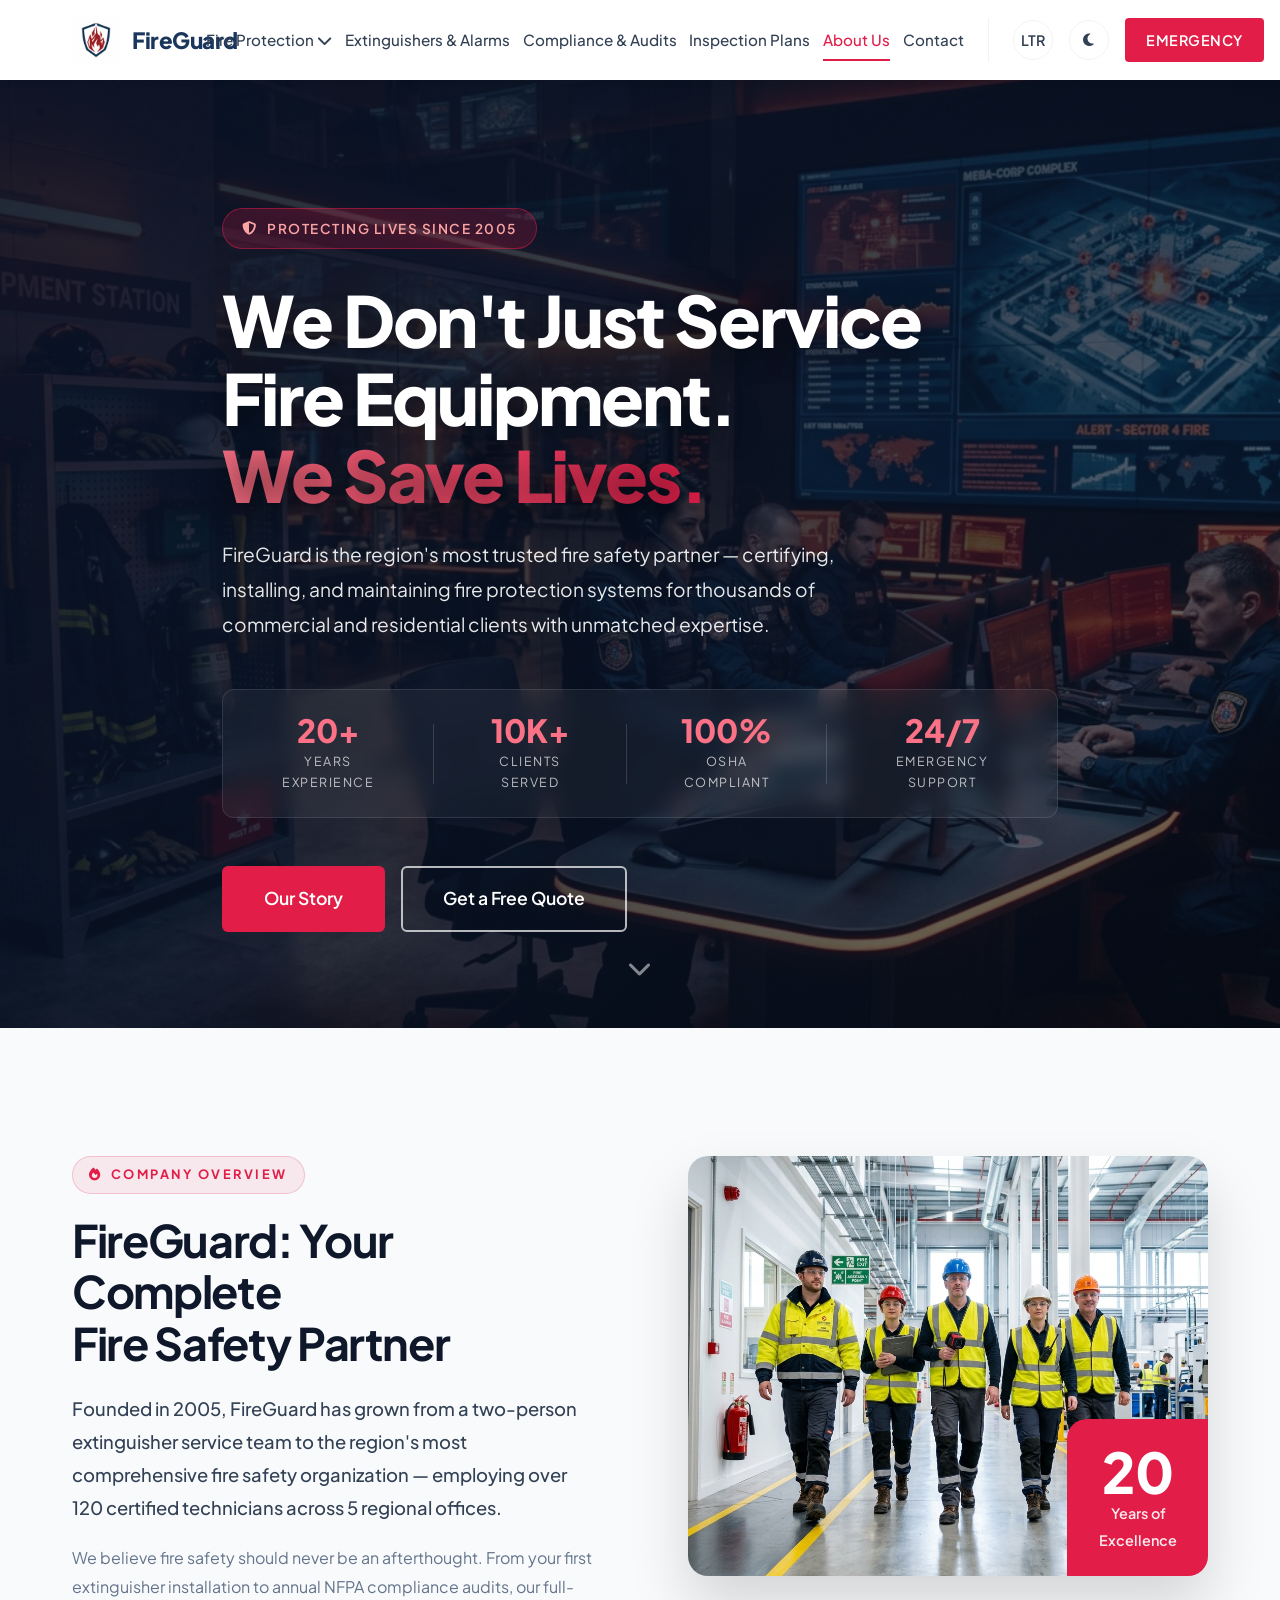
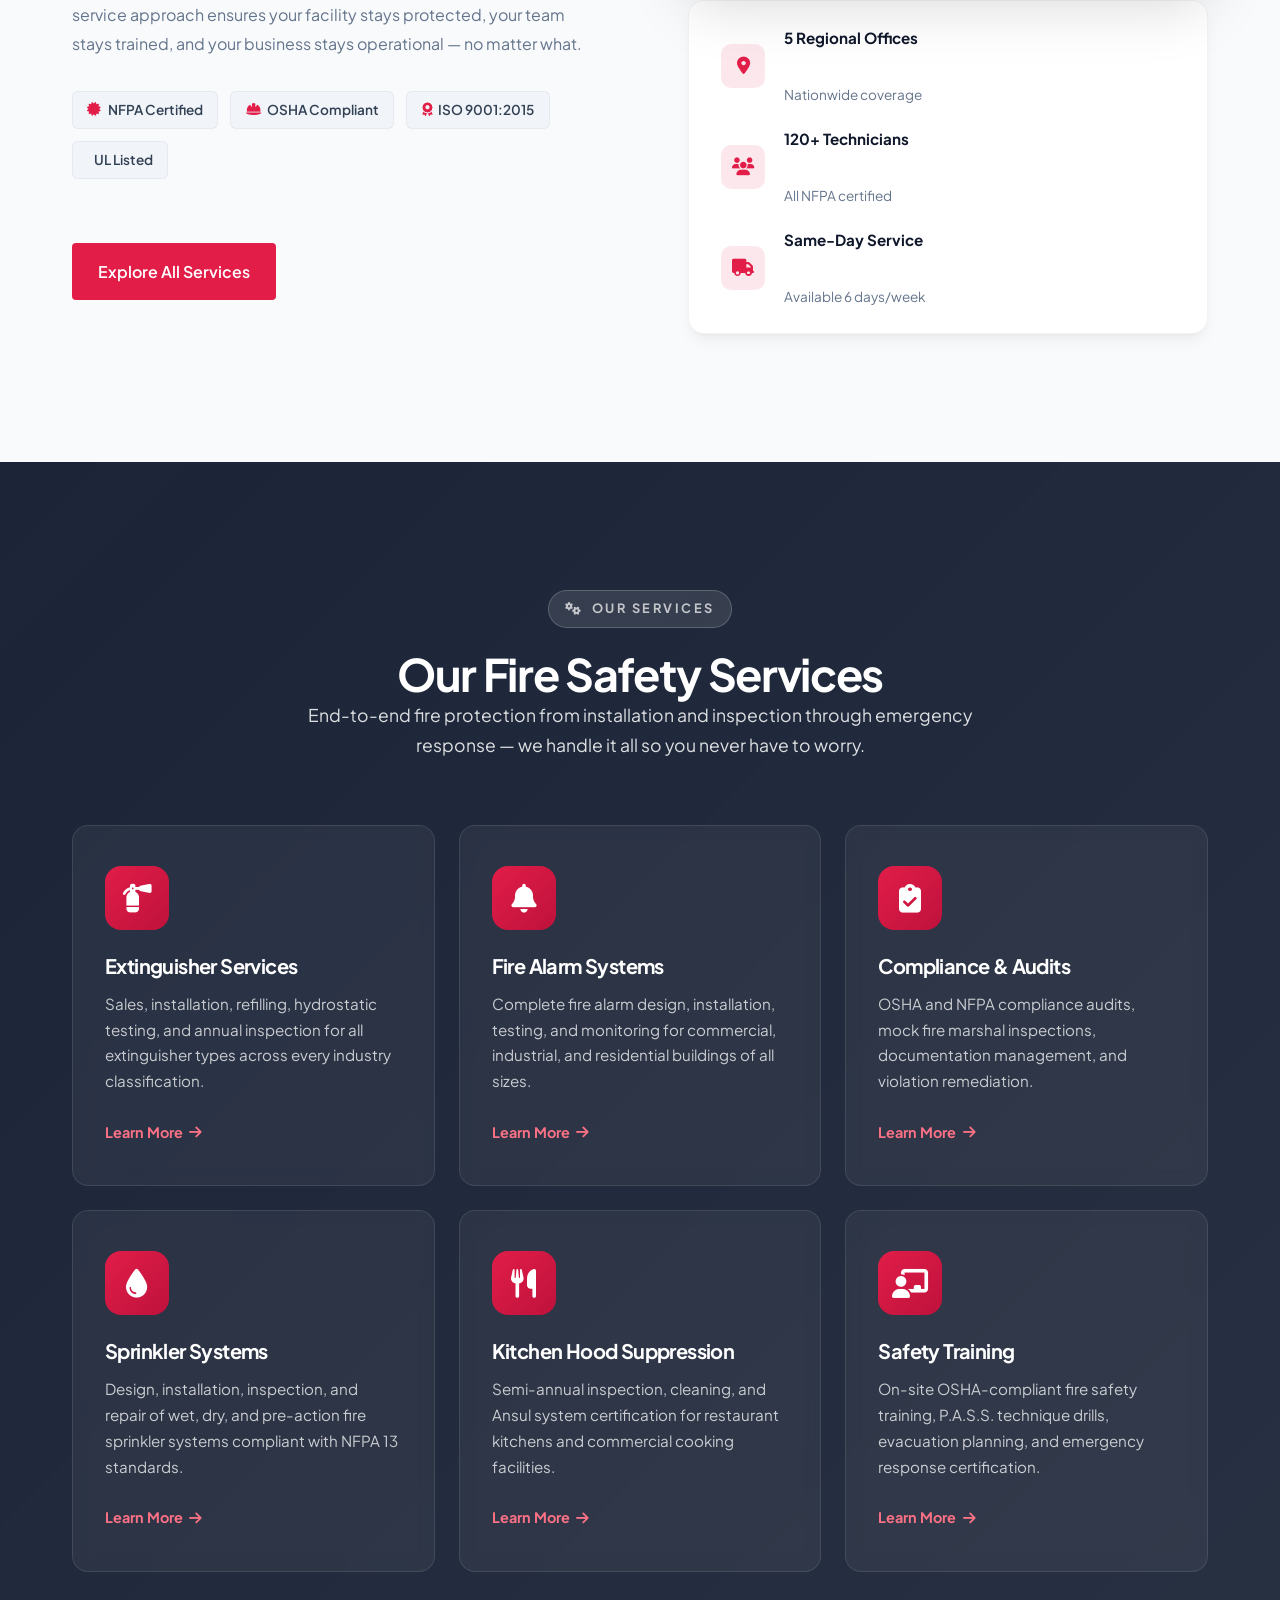
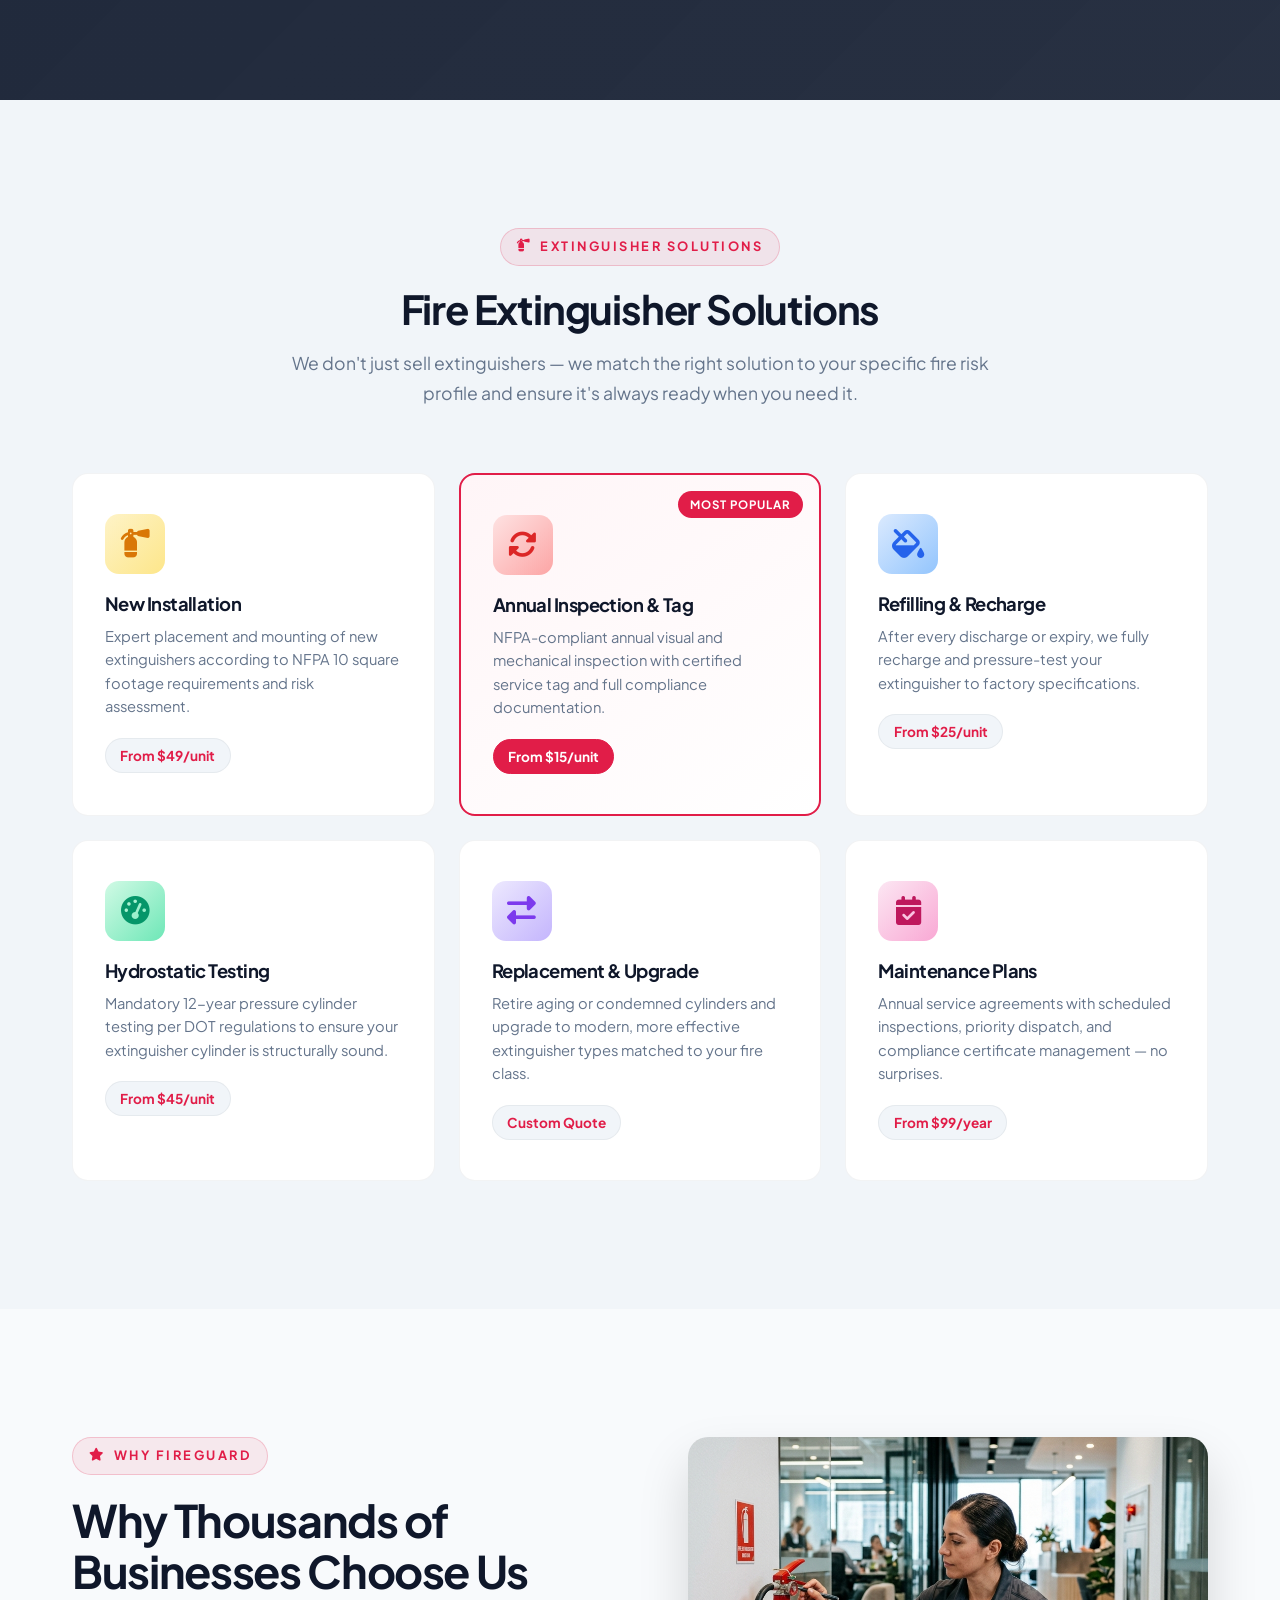
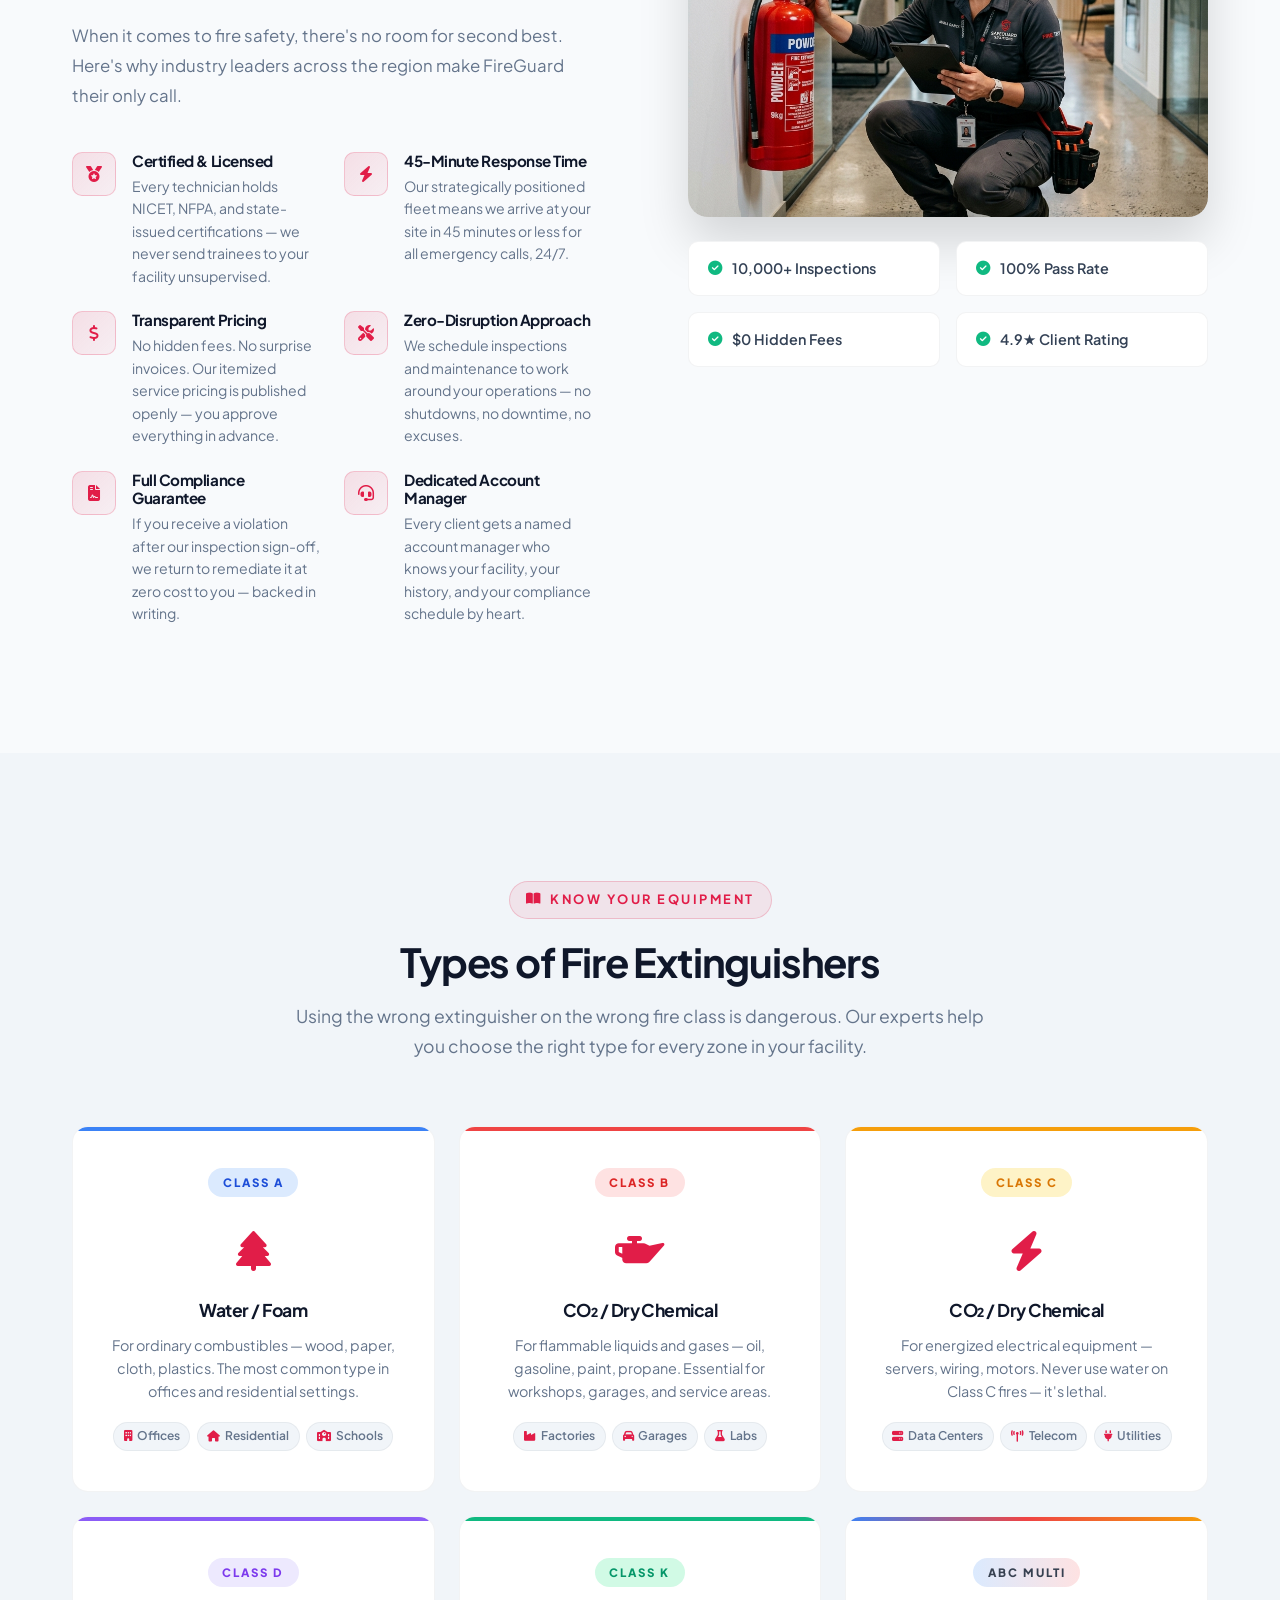
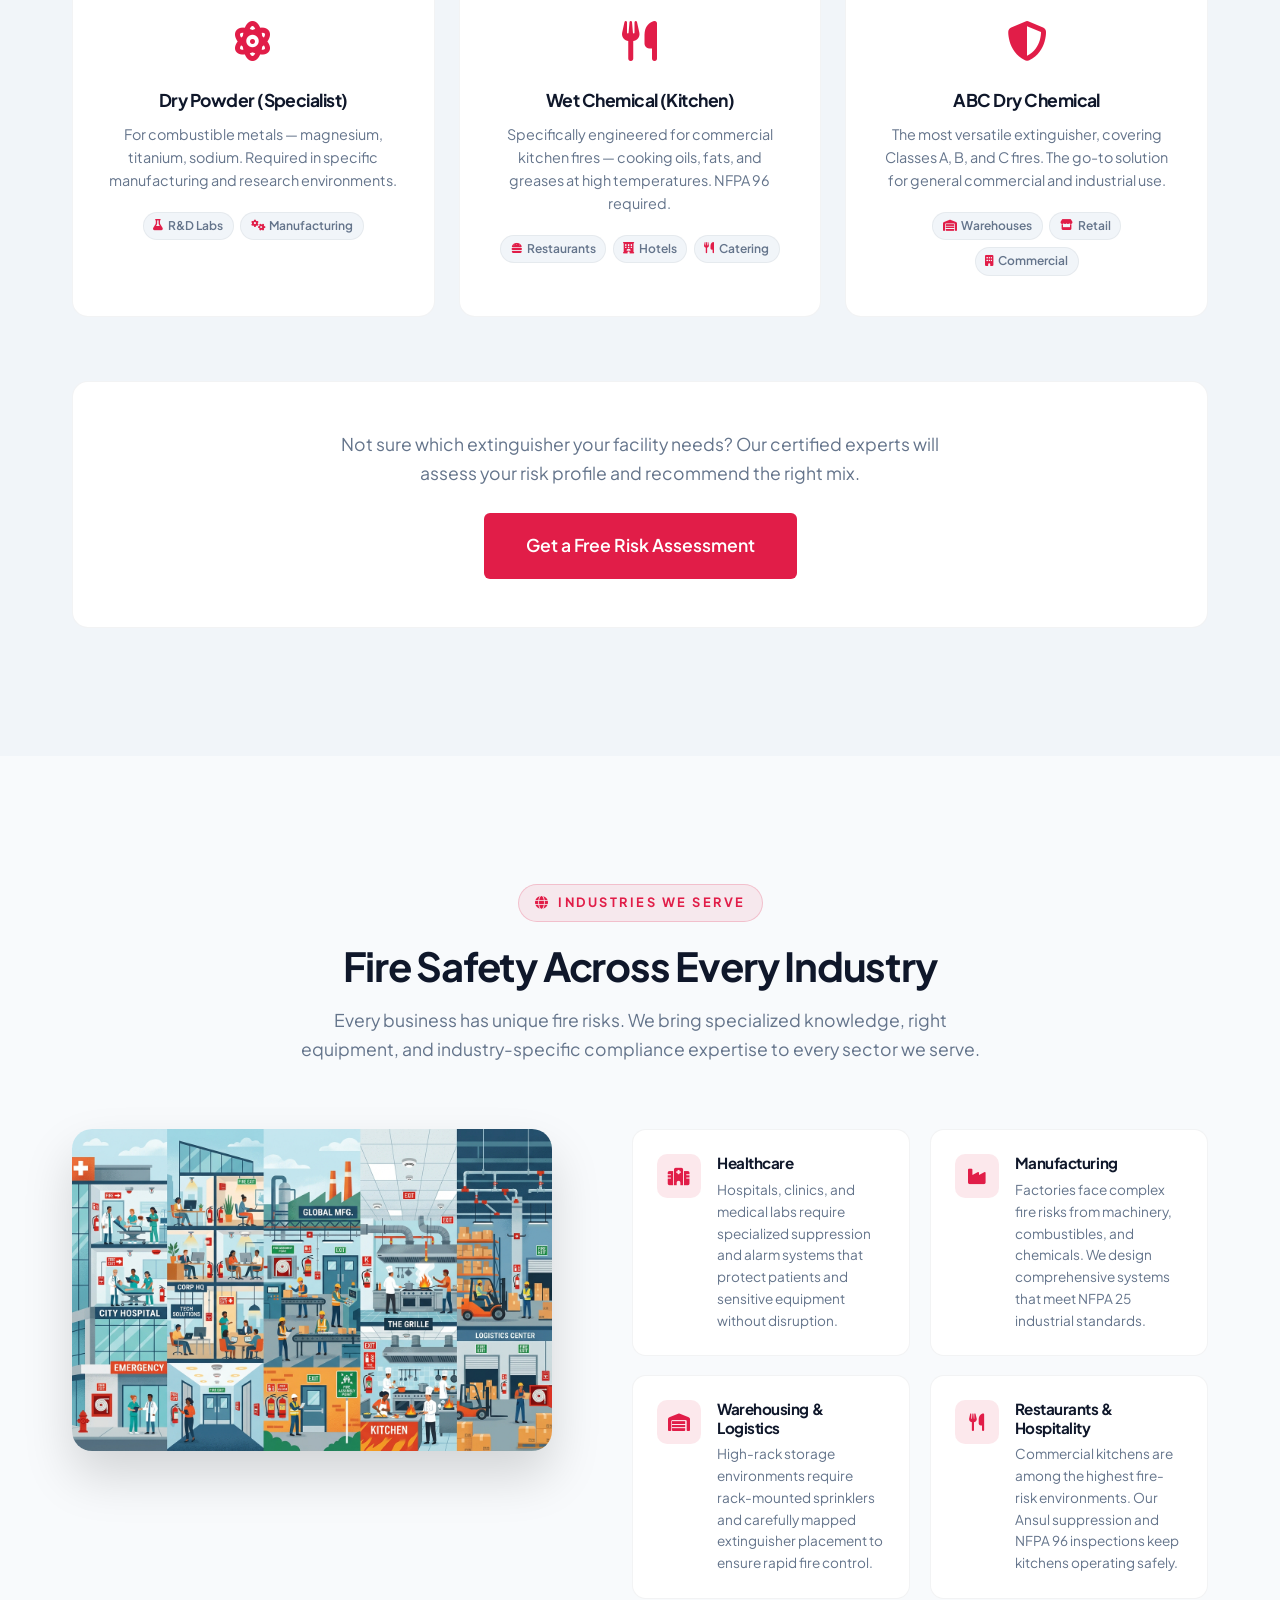
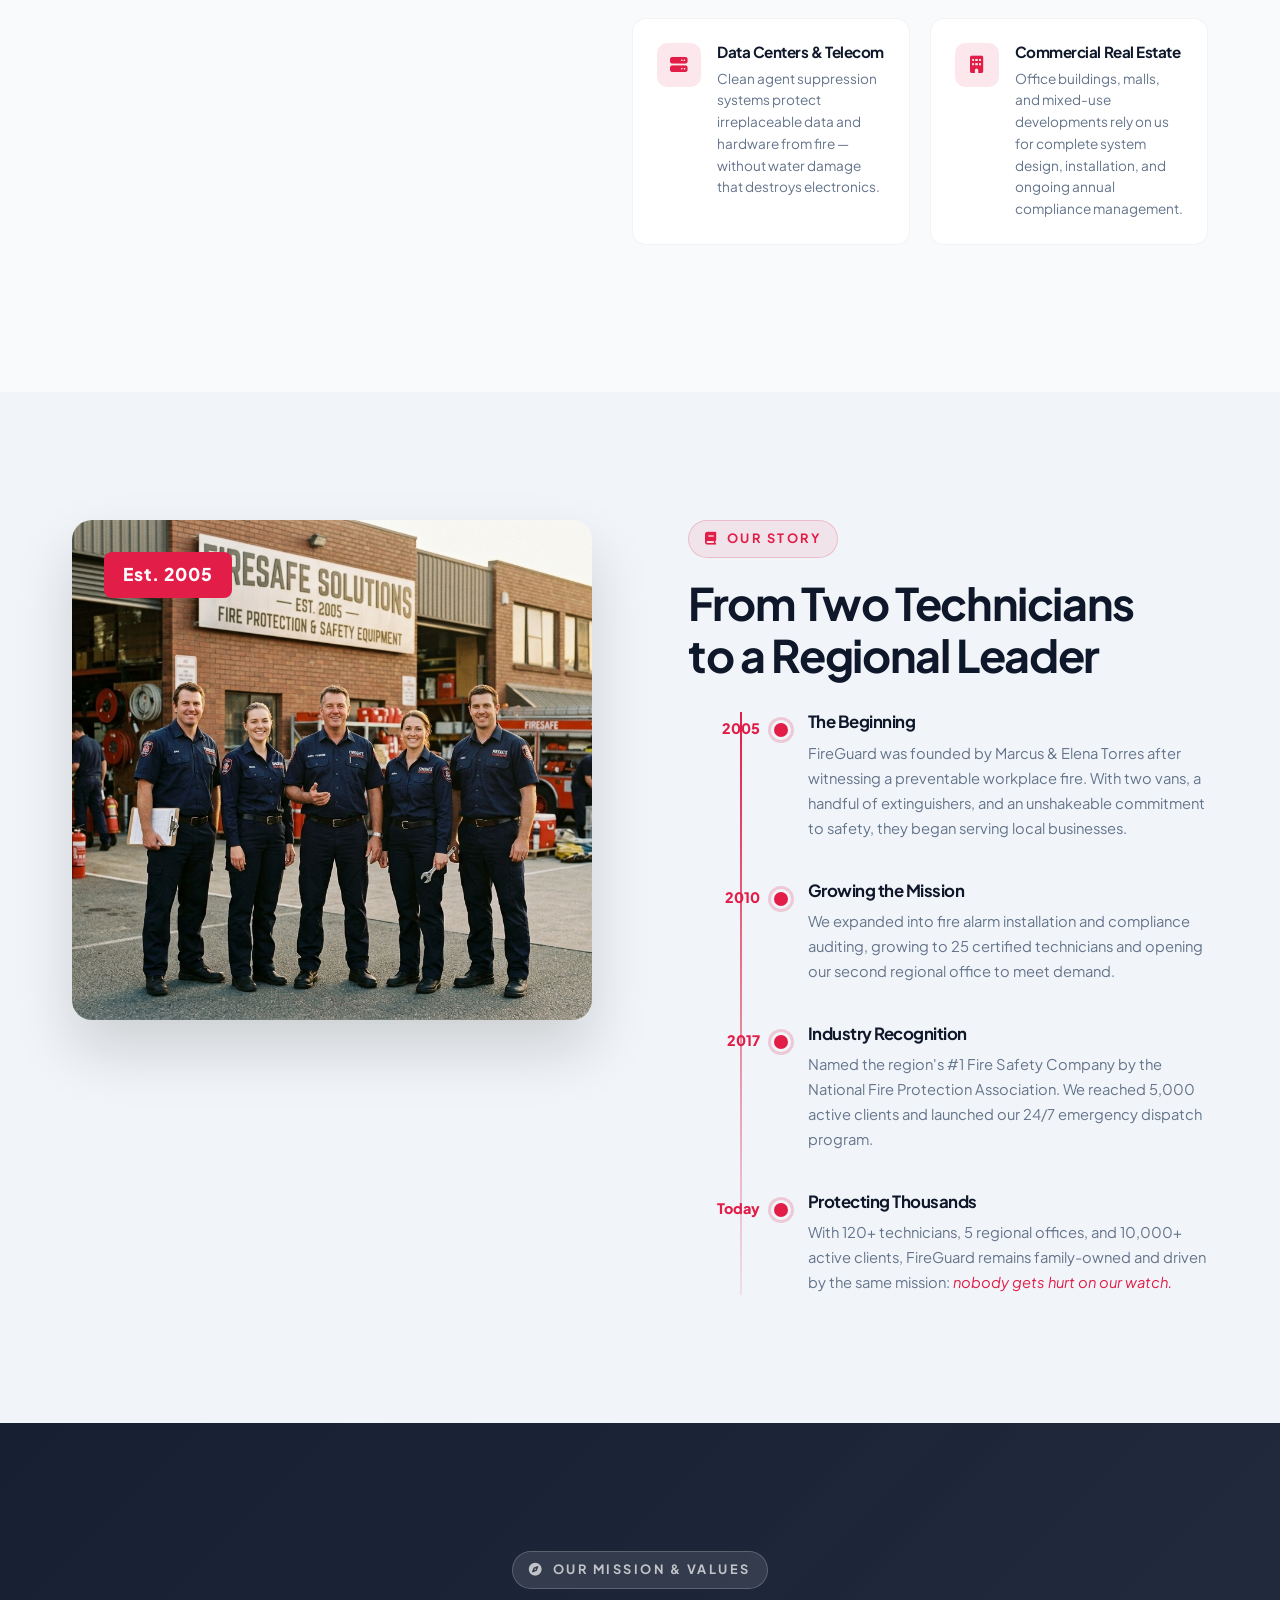
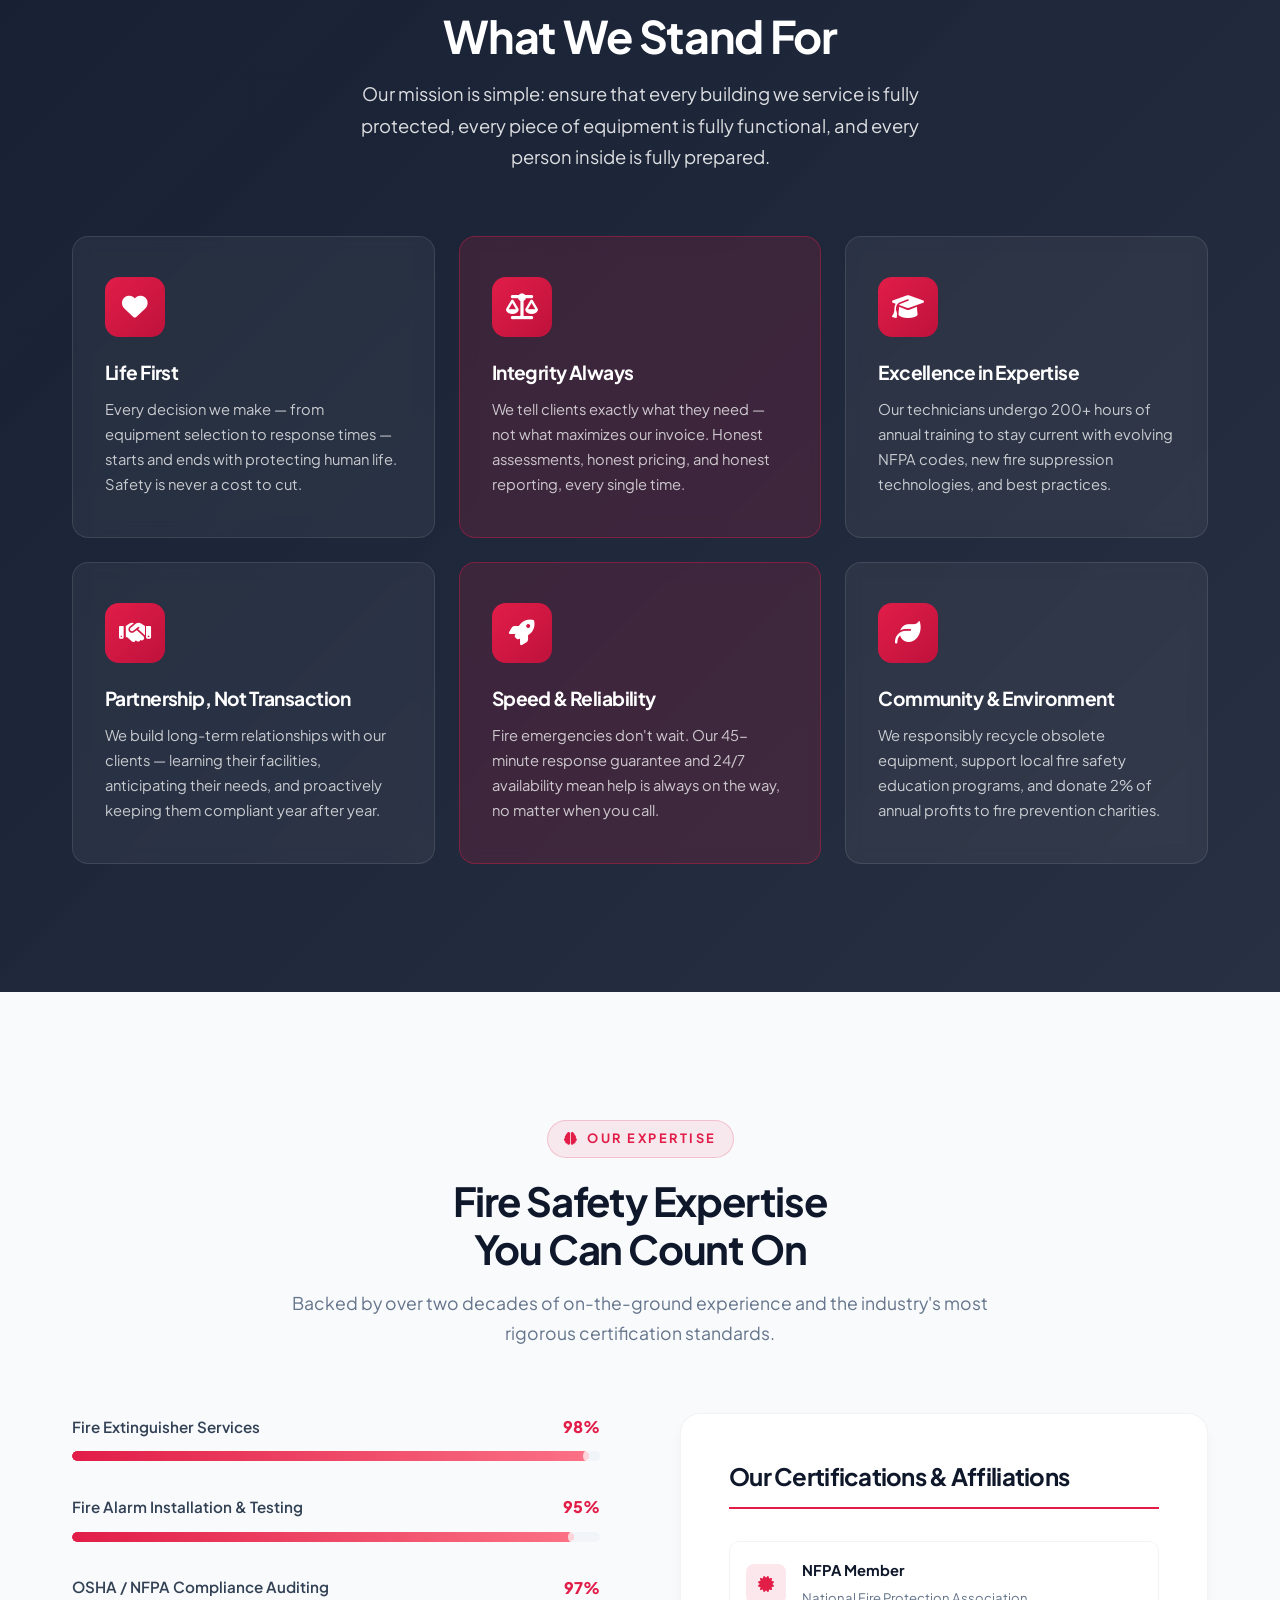
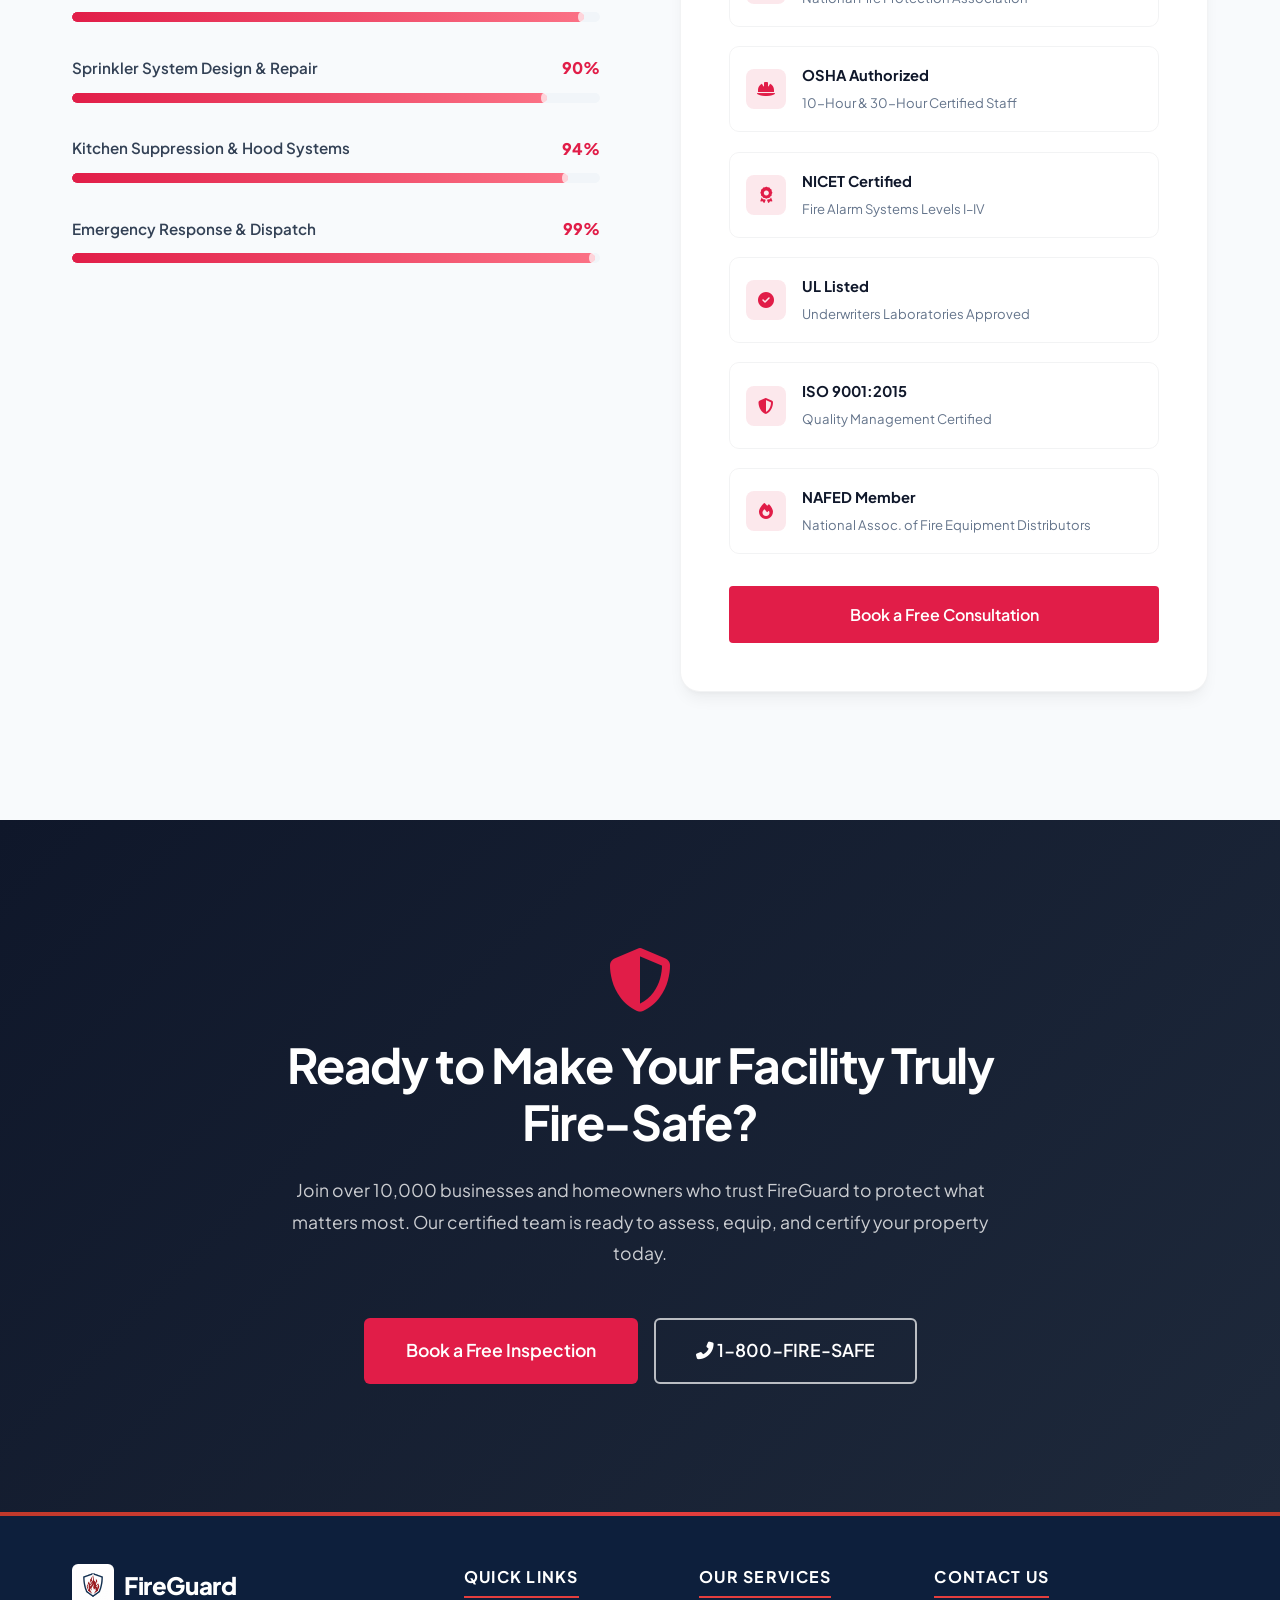
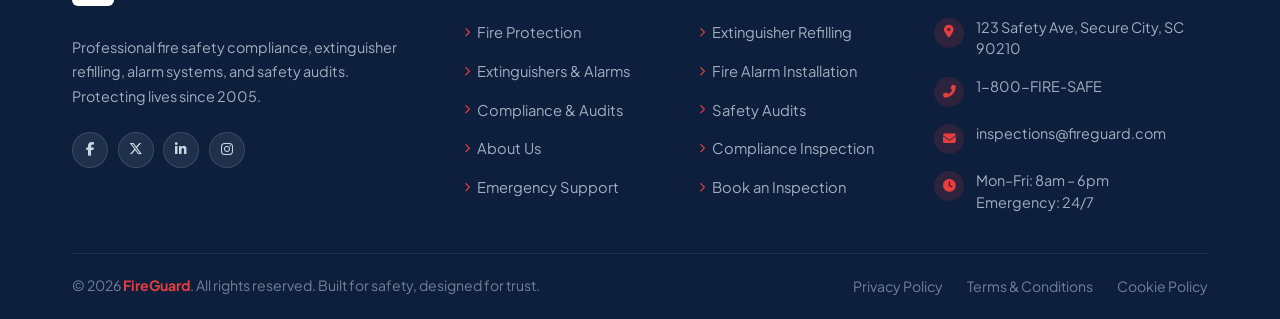
==== about.html @ 3505fdf0 "feat: add prominent CTAs (Request a Quote, Book Inspection, Schedule Service, Contact Us) - Add emer" ====
<!DOCTYPE html>
<html lang="en" dir="ltr" data-theme="light">
<head>
    <meta charset="UTF-8">
    <meta name="viewport" content="width=device-width, initial-scale=1.0">
    <link rel="icon" type="image/jpeg" href="favicon.jpg">
    <link rel="shortcut icon" type="image/jpeg" href="favicon.jpg">
    <title>FireGuard | About Us – Our Story, Mission & Fire Safety Expertise</title>
    <meta name="description" content="Learn about FireGuard's 20+ year journey protecting businesses and homes. Discover our mission, values, team, and expertise in fire safety, extinguisher solutions, and compliance.">

    <!-- Google Fonts -->
    <link rel="preconnect" href="https://fonts.googleapis.com">
    <link rel="preconnect" href="https://fonts.gstatic.com" crossorigin>
    <link href="https://fonts.googleapis.com/css2?family=Plus+Jakarta+Sans:wght@300;400;500;600;700;800&display=swap" rel="stylesheet">

    <!-- Icons -->
    <link rel="stylesheet" href="https://cdnjs.cloudflare.com/ajax/libs/font-awesome/6.5.1/css/all.min.css">

    <link rel="stylesheet" href="styles.css">
    <link rel="stylesheet" href="about.css">
</head>

<body>

    <!-- ─── NAVIGATION ─── -->
    <header class="header" id="header">
        <div class="container header-container">
            <a href="index.html" class="logo">
                <img src="fireguard_logo.jpg" alt="FireGuard Icon">
                <div class="logo-text">
                    <span class="logo-brand">FireGuard</span>
                </div>
            </a>

            <button class="mobile-menu-toggle" id="mobile-menu-toggle" aria-label="Toggle Menu">
                <i class="fas fa-bars"></i>
            </button>

            <nav class="nav-menu" id="nav-menu">
                <ul class="nav-list">
                    <li class="nav-item dropdown">
                        <a href="index.html" class="nav-link">Fire Protection <i class="fas fa-chevron-down"></i></a>
                        <ul class="dropdown-menu">
                            <li><a href="index.html" class="dropdown-link">Commercial Safety</a></li>
                            <li><a href="home2.html" class="dropdown-link">Residential Safety</a></li>
                        </ul>
                    </li>
                    <li class="nav-item"><a href="services.html" class="nav-link">Extinguishers & Alarms</a></li>
                    <li class="nav-item"><a href="compliance.html" class="nav-link">Compliance & Audits</a></li>
                    <li class="nav-item"><a href="pricing.html" class="nav-link">Inspection Plans</a></li>
                    <li class="nav-item"><a href="about.html" class="nav-link active">About Us</a></li>
                    <li class="nav-item"><a href="contact.html" class="nav-link">Contact</a></li>
                </ul>
                <div class="nav-utilities">
                    <button class="util-btn dir-toggle" id="dir-toggle" aria-label="Toggle Direction">
                        <span class="dir-text">LTR</span>
                    </button>
                    <button class="util-btn theme-toggle" id="theme-toggle" aria-label="Toggle Theme">
                        <i class="fas fa-moon dark-icon"></i>
                        <i class="fas fa-sun light-icon"></i>
                    </button>
                    <a href="tel:+18003473723" class="btn btn-primary btn-nav-cta">Emergency</a>
                </div>
            </nav>
        </div>
    </header>

    <main>

        <!-- ══════════════════════════════════════════════
             SECTION 1: HERO
        ══════════════════════════════════════════════ -->
        <section id="about-hero" class="about-hero">
            <div class="about-hero-bg" style="background-image: url('about_hero_fireguard_1791536729828.jpg');"></div>
            <div class="about-hero-overlay"></div>
            <div class="container about-hero-content">
                <div class="about-hero-badge">
                    <i class="fas fa-shield-alt"></i>
                    <span>Protecting Lives Since 2005</span>
                </div>
                <h1>We Don't Just Service<br>Fire Equipment.<br><span class="hero-accent">We Save Lives.</span></h1>
                <p>FireGuard is the region's most trusted fire safety partner — certifying, installing, and maintaining fire protection systems for thousands of commercial and residential clients with unmatched expertise.</p>
                <div class="about-hero-stats">
                    <div class="hero-stat">
                        <span class="stat-num">20+</span>
                        <span class="stat-label">Years Experience</span>
                    </div>
                    <div class="hero-stat-divider"></div>
                    <div class="hero-stat">
                        <span class="stat-num">10K+</span>
                        <span class="stat-label">Clients Served</span>
                    </div>
                    <div class="hero-stat-divider"></div>
                    <div class="hero-stat">
                        <span class="stat-num">100%</span>
                        <span class="stat-label">OSHA Compliant</span>
                    </div>
                    <div class="hero-stat-divider"></div>
                    <div class="hero-stat">
                        <span class="stat-num">24/7</span>
                        <span class="stat-label">Emergency Support</span>
                    </div>
                </div>
                <div class="about-hero-actions">
                    <a href="#our-story" class="btn btn-primary btn-large">Our Story</a>
                    <a href="contact.html" class="btn btn-outline-white btn-large">Get a Free Quote</a>
                </div>
            </div>
            <div class="hero-scroll-hint">
                <i class="fas fa-chevron-down"></i>
            </div>
        </section>

        <!-- ══════════════════════════════════════════════
             SECTION 2: INTRODUCTION / COMPANY OVERVIEW
        ══════════════════════════════════════════════ -->
        <section id="overview" class="about-overview">
            <div class="container">
                <div class="overview-grid">
                    <div class="overview-text">
                        <div class="section-eyebrow"><i class="fas fa-fire"></i> Company Overview</div>
                        <h2 class="section-title-left">FireGuard: Your Complete<br>Fire Safety Partner</h2>
                        <p class="overview-lead">Founded in 2005, FireGuard has grown from a two-person extinguisher service team to the region's most comprehensive fire safety organization — employing over 120 certified technicians across 5 regional offices.</p>
                        <p class="overview-body">We believe fire safety should never be an afterthought. From your first extinguisher installation to annual NFPA compliance audits, our full-service approach ensures your facility stays protected, your team stays trained, and your business stays operational — no matter what.</p>
                        <div class="overview-certs">
                            <div class="cert-badge"><i class="fas fa-certificate"></i> NFPA Certified</div>
                            <div class="cert-badge"><i class="fas fa-hard-hat"></i> OSHA Compliant</div>
                            <div class="cert-badge"><i class="fas fa-award"></i> ISO 9001:2015</div>
                            <div class="cert-badge"><i class="fas fa-check-shield"></i> UL Listed</div>
                        </div>
                        <a href="services.html" class="btn btn-primary mt-4">Explore All Services</a>
                    </div>
                    <div class="overview-visual">
                        <div class="overview-img-wrapper">
                            <img src="fireguard_professional_1791532756623.jpg" alt="FireGuard professional team on site">
                            <div class="overview-img-badge">
                                <span class="big-badge-num">20</span>
                                <span class="big-badge-label">Years of<br>Excellence</span>
                            </div>
                        </div>
                        <div class="overview-quick-facts">
                            <div class="qf-item">
                                <i class="fas fa-map-marker-alt"></i>
                                <div><strong>5 Regional Offices</strong><br><span>Nationwide coverage</span></div>
                            </div>
                            <div class="qf-item">
                                <i class="fas fa-users"></i>
                                <div><strong>120+ Technicians</strong><br><span>All NFPA certified</span></div>
                            </div>
                            <div class="qf-item">
                                <i class="fas fa-truck"></i>
                                <div><strong>Same-Day Service</strong><br><span>Available 6 days/week</span></div>
                            </div>
                        </div>
                    </div>
                </div>
            </div>
        </section>

        <!-- ══════════════════════════════════════════════
             SECTION 3: OUR FIRE SAFETY SERVICES
        ══════════════════════════════════════════════ -->
        <section id="about-services" class="about-services">
            <div class="about-services-bg" style="background-image: url('fire_alarm_workplace_1791532730880.jpg');"></div>
            <div class="about-services-overlay"></div>
            <div class="container" style="position:relative;z-index:2;">
                <div class="section-header text-center" style="color:white;">
                    <div class="section-eyebrow-light"><i class="fas fa-cogs"></i> Our Services</div>
                    <h2 style="color:white; font-size:2.8rem;">Our Fire Safety Services</h2>
                    <p style="color:rgba(255,255,255,0.85); font-size:1.1rem; max-width:680px; margin:0 auto;">End-to-end fire protection from installation and inspection through emergency response — we handle it all so you never have to worry.</p>
                </div>
                <div class="services-showcase-grid">
                    <div class="showcase-card">
                        <div class="sc-icon"><i class="fas fa-fire-extinguisher"></i></div>
                        <h3>Extinguisher Services</h3>
                        <p>Sales, installation, refilling, hydrostatic testing, and annual inspection for all extinguisher types across every industry classification.</p>
                        <a href="services.html" class="sc-link">Learn More <i class="fas fa-arrow-right"></i></a>
                    </div>
                    <div class="showcase-card">
                        <div class="sc-icon"><i class="fas fa-bell"></i></div>
                        <h3>Fire Alarm Systems</h3>
                        <p>Complete fire alarm design, installation, testing, and monitoring for commercial, industrial, and residential buildings of all sizes.</p>
                        <a href="services.html" class="sc-link">Learn More <i class="fas fa-arrow-right"></i></a>
                    </div>
                    <div class="showcase-card">
                        <div class="sc-icon"><i class="fas fa-clipboard-check"></i></div>
                        <h3>Compliance & Audits</h3>
                        <p>OSHA and NFPA compliance audits, mock fire marshal inspections, documentation management, and violation remediation.</p>
                        <a href="compliance.html" class="sc-link">Learn More <i class="fas fa-arrow-right"></i></a>
                    </div>
                    <div class="showcase-card">
                        <div class="sc-icon"><i class="fas fa-tint"></i></div>
                        <h3>Sprinkler Systems</h3>
                        <p>Design, installation, inspection, and repair of wet, dry, and pre-action fire sprinkler systems compliant with NFPA 13 standards.</p>
                        <a href="services.html" class="sc-link">Learn More <i class="fas fa-arrow-right"></i></a>
                    </div>
                    <div class="showcase-card">
                        <div class="sc-icon"><i class="fas fa-utensils"></i></div>
                        <h3>Kitchen Hood Suppression</h3>
                        <p>Semi-annual inspection, cleaning, and Ansul system certification for restaurant kitchens and commercial cooking facilities.</p>
                        <a href="services.html" class="sc-link">Learn More <i class="fas fa-arrow-right"></i></a>
                    </div>
                    <div class="showcase-card">
                        <div class="sc-icon"><i class="fas fa-chalkboard-teacher"></i></div>
                        <h3>Safety Training</h3>
                        <p>On-site OSHA-compliant fire safety training, P.A.S.S. technique drills, evacuation planning, and emergency response certification.</p>
                        <a href="compliance.html" class="sc-link">Learn More <i class="fas fa-arrow-right"></i></a>
                    </div>
                </div>
            </div>
        </section>

        <!-- ══════════════════════════════════════════════
             SECTION 4: FIRE EXTINGUISHER SOLUTIONS
        ══════════════════════════════════════════════ -->
        <section id="extinguisher-solutions" class="extinguisher-solutions">
            <div class="container">
                <div class="section-header text-center">
                    <div class="section-eyebrow"><i class="fas fa-fire-extinguisher"></i> Extinguisher Solutions</div>
                    <h2 class="section-title">Fire Extinguisher Solutions</h2>
                    <p class="section-desc">We don't just sell extinguishers — we match the right solution to your specific fire risk profile and ensure it's always ready when you need it.</p>
                </div>
                <div class="ext-solutions-grid">
                    <div class="ext-solution-card">
                        <div class="ext-icon-wrap" style="background: linear-gradient(135deg, #fef3c7, #fde68a);">
                            <i class="fas fa-fire-extinguisher" style="color: #d97706;"></i>
                        </div>
                        <h4>New Installation</h4>
                        <p>Expert placement and mounting of new extinguishers according to NFPA 10 square footage requirements and risk assessment.</p>
                        <div class="ext-tag">From $49/unit</div>
                    </div>
                    <div class="ext-solution-card featured-solution">
                        <div class="feat-badge">Most Popular</div>
                        <div class="ext-icon-wrap" style="background: linear-gradient(135deg, #fee2e2, #fca5a5);">
                            <i class="fas fa-sync-alt" style="color: #dc2626;"></i>
                        </div>
                        <h4>Annual Inspection & Tag</h4>
                        <p>NFPA-compliant annual visual and mechanical inspection with certified service tag and full compliance documentation.</p>
                        <div class="ext-tag featured-tag">From $15/unit</div>
                    </div>
                    <div class="ext-solution-card">
                        <div class="ext-icon-wrap" style="background: linear-gradient(135deg, #dbeafe, #93c5fd);">
                            <i class="fas fa-fill-drip" style="color: #2563eb;"></i>
                        </div>
                        <h4>Refilling & Recharge</h4>
                        <p>After every discharge or expiry, we fully recharge and pressure-test your extinguisher to factory specifications.</p>
                        <div class="ext-tag">From $25/unit</div>
                    </div>
                    <div class="ext-solution-card">
                        <div class="ext-icon-wrap" style="background: linear-gradient(135deg, #d1fae5, #6ee7b7);">
                            <i class="fas fa-tachometer-alt" style="color: #059669;"></i>
                        </div>
                        <h4>Hydrostatic Testing</h4>
                        <p>Mandatory 12-year pressure cylinder testing per DOT regulations to ensure your extinguisher cylinder is structurally sound.</p>
                        <div class="ext-tag">From $45/unit</div>
                    </div>
                    <div class="ext-solution-card">
                        <div class="ext-icon-wrap" style="background: linear-gradient(135deg, #ede9fe, #c4b5fd);">
                            <i class="fas fa-exchange-alt" style="color: #7c3aed;"></i>
                        </div>
                        <h4>Replacement & Upgrade</h4>
                        <p>Retire aging or condemned cylinders and upgrade to modern, more effective extinguisher types matched to your fire class.</p>
                        <div class="ext-tag">Custom Quote</div>
                    </div>
                    <div class="ext-solution-card">
                        <div class="ext-icon-wrap" style="background: linear-gradient(135deg, #fce7f3, #f9a8d4);">
                            <i class="fas fa-calendar-check" style="color: #be185d;"></i>
                        </div>
                        <h4>Maintenance Plans</h4>
                        <p>Annual service agreements with scheduled inspections, priority dispatch, and compliance certificate management — no surprises.</p>
                        <div class="ext-tag">From $99/year</div>
                    </div>
                </div>
            </div>
        </section>

        <!-- ══════════════════════════════════════════════
             SECTION 5: WHY CHOOSE US
        ══════════════════════════════════════════════ -->
        <section id="why-us" class="why-choose-us">
            <div class="container">
                <div class="why-grid">
                    <div class="why-text">
                        <div class="section-eyebrow"><i class="fas fa-star"></i> Why FireGuard</div>
                        <h2 class="section-title-left">Why Thousands of<br>Businesses Choose Us</h2>
                        <p class="why-intro">When it comes to fire safety, there's no room for second best. Here's why industry leaders across the region make FireGuard their only call.</p>
                        <div class="why-reasons">
                            <div class="why-reason">
                                <div class="reason-icon"><i class="fas fa-medal"></i></div>
                                <div class="reason-text">
                                    <h4>Certified & Licensed</h4>
                                    <p>Every technician holds NICET, NFPA, and state-issued certifications — we never send trainees to your facility unsupervised.</p>
                                </div>
                            </div>
                            <div class="why-reason">
                                <div class="reason-icon"><i class="fas fa-bolt"></i></div>
                                <div class="reason-text">
                                    <h4>45-Minute Response Time</h4>
                                    <p>Our strategically positioned fleet means we arrive at your site in 45 minutes or less for all emergency calls, 24/7.</p>
                                </div>
                            </div>
                            <div class="why-reason">
                                <div class="reason-icon"><i class="fas fa-dollar-sign"></i></div>
                                <div class="reason-text">
                                    <h4>Transparent Pricing</h4>
                                    <p>No hidden fees. No surprise invoices. Our itemized service pricing is published openly — you approve everything in advance.</p>
                                </div>
                            </div>
                            <div class="why-reason">
                                <div class="reason-icon"><i class="fas fa-tools"></i></div>
                                <div class="reason-text">
                                    <h4>Zero-Disruption Approach</h4>
                                    <p>We schedule inspections and maintenance to work around your operations — no shutdowns, no downtime, no excuses.</p>
                                </div>
                            </div>
                            <div class="why-reason">
                                <div class="reason-icon"><i class="fas fa-file-contract"></i></div>
                                <div class="reason-text">
                                    <h4>Full Compliance Guarantee</h4>
                                    <p>If you receive a violation after our inspection sign-off, we return to remediate it at zero cost to you — backed in writing.</p>
                                </div>
                            </div>
                            <div class="why-reason">
                                <div class="reason-icon"><i class="fas fa-headset"></i></div>
                                <div class="reason-text">
                                    <h4>Dedicated Account Manager</h4>
                                    <p>Every client gets a named account manager who knows your facility, your history, and your compliance schedule by heart.</p>
                                </div>
                            </div>
                        </div>
                    </div>
                    <div class="why-visual">
                        <div class="why-img-main">
                            <img src="fire_safety_inspection_1791532706115.jpg" alt="FireGuard technician inspection">
                        </div>
                        <div class="why-trust-badges">
                            <div class="trust-badge"><i class="fas fa-check-circle"></i> 10,000+ Inspections</div>
                            <div class="trust-badge"><i class="fas fa-check-circle"></i> 100% Pass Rate</div>
                            <div class="trust-badge"><i class="fas fa-check-circle"></i> $0 Hidden Fees</div>
                            <div class="trust-badge"><i class="fas fa-check-circle"></i> 4.9★ Client Rating</div>
                        </div>
                    </div>
                </div>
            </div>
        </section>

        <!-- ══════════════════════════════════════════════
             SECTION 6: TYPES OF FIRE EXTINGUISHERS
        ══════════════════════════════════════════════ -->
        <section id="extinguisher-types" class="ext-types-section">
            <div class="container">
                <div class="section-header text-center">
                    <div class="section-eyebrow"><i class="fas fa-book-open"></i> Know Your Equipment</div>
                    <h2 class="section-title">Types of Fire Extinguishers</h2>
                    <p class="section-desc">Using the wrong extinguisher on the wrong fire class is dangerous. Our experts help you choose the right type for every zone in your facility.</p>
                </div>
                <div class="ext-types-grid">
                    <div class="ext-type-card">
                        <div class="type-class-badge class-a">Class A</div>
                        <div class="type-icon"><i class="fas fa-tree"></i></div>
                        <h4>Water / Foam</h4>
                        <p class="type-desc">For ordinary combustibles — wood, paper, cloth, plastics. The most common type in offices and residential settings.</p>
                        <div class="type-suitable">
                            <span><i class="fas fa-building"></i> Offices</span>
                            <span><i class="fas fa-home"></i> Residential</span>
                            <span><i class="fas fa-school"></i> Schools</span>
                        </div>
                    </div>
                    <div class="ext-type-card">
                        <div class="type-class-badge class-b">Class B</div>
                        <div class="type-icon"><i class="fas fa-oil-can"></i></div>
                        <h4>CO₂ / Dry Chemical</h4>
                        <p class="type-desc">For flammable liquids and gases — oil, gasoline, paint, propane. Essential for workshops, garages, and service areas.</p>
                        <div class="type-suitable">
                            <span><i class="fas fa-industry"></i> Factories</span>
                            <span><i class="fas fa-car"></i> Garages</span>
                            <span><i class="fas fa-flask"></i> Labs</span>
                        </div>
                    </div>
                    <div class="ext-type-card">
                        <div class="type-class-badge class-c">Class C</div>
                        <div class="type-icon"><i class="fas fa-bolt"></i></div>
                        <h4>CO₂ / Dry Chemical</h4>
                        <p class="type-desc">For energized electrical equipment — servers, wiring, motors. Never use water on Class C fires — it's lethal.</p>
                        <div class="type-suitable">
                            <span><i class="fas fa-server"></i> Data Centers</span>
                            <span><i class="fas fa-broadcast-tower"></i> Telecom</span>
                            <span><i class="fas fa-plug"></i> Utilities</span>
                        </div>
                    </div>
                    <div class="ext-type-card">
                        <div class="type-class-badge class-d">Class D</div>
                        <div class="type-icon"><i class="fas fa-atom"></i></div>
                        <h4>Dry Powder (Specialist)</h4>
                        <p class="type-desc">For combustible metals — magnesium, titanium, sodium. Required in specific manufacturing and research environments.</p>
                        <div class="type-suitable">
                            <span><i class="fas fa-flask"></i> R&D Labs</span>
                            <span><i class="fas fa-cogs"></i> Manufacturing</span>
                        </div>
                    </div>
                    <div class="ext-type-card">
                        <div class="type-class-badge class-k">Class K</div>
                        <div class="type-icon"><i class="fas fa-utensils"></i></div>
                        <h4>Wet Chemical (Kitchen)</h4>
                        <p class="type-desc">Specifically engineered for commercial kitchen fires — cooking oils, fats, and greases at high temperatures. NFPA 96 required.</p>
                        <div class="type-suitable">
                            <span><i class="fas fa-hamburger"></i> Restaurants</span>
                            <span><i class="fas fa-hotel"></i> Hotels</span>
                            <span><i class="fas fa-utensils"></i> Catering</span>
                        </div>
                    </div>
                    <div class="ext-type-card">
                        <div class="type-class-badge class-abc">ABC Multi</div>
                        <div class="type-icon"><i class="fas fa-shield-alt"></i></div>
                        <h4>ABC Dry Chemical</h4>
                        <p class="type-desc">The most versatile extinguisher, covering Classes A, B, and C fires. The go-to solution for general commercial and industrial use.</p>
                        <div class="type-suitable">
                            <span><i class="fas fa-warehouse"></i> Warehouses</span>
                            <span><i class="fas fa-store"></i> Retail</span>
                            <span><i class="fas fa-building"></i> Commercial</span>
                        </div>
                    </div>
                </div>
                <div class="ext-types-cta">
                    <p>Not sure which extinguisher your facility needs? Our certified experts will assess your risk profile and recommend the right mix.</p>
                    <a href="contact.html" class="btn btn-primary btn-large">Get a Free Risk Assessment</a>
                </div>
            </div>
        </section>

        <!-- ══════════════════════════════════════════════
             SECTION 7: INDUSTRIES WE SERVE
        ══════════════════════════════════════════════ -->
        <section id="industries" class="industries-section">
            <div class="container">
                <div class="section-header text-center">
                    <div class="section-eyebrow"><i class="fas fa-globe"></i> Industries We Serve</div>
                    <h2 class="section-title">Fire Safety Across Every Industry</h2>
                    <p class="section-desc">Every business has unique fire risks. We bring specialized knowledge, right equipment, and industry-specific compliance expertise to every sector we serve.</p>
                </div>
                <div class="industries-layout">
                    <div class="industries-img-col">
                        <img src="about_industries_served_1791536827736.jpg" alt="Industries served by FireGuard" class="industries-img">
                    </div>
                    <div class="industries-cards-col">
                        <div class="industry-row">
                            <div class="industry-card">
                                <i class="fas fa-hospital-alt"></i>
                                <div>
                                    <h4>Healthcare</h4>
                                    <p>Hospitals, clinics, and medical labs require specialized suppression and alarm systems that protect patients and sensitive equipment without disruption.</p>
                                </div>
                            </div>
                            <div class="industry-card">
                                <i class="fas fa-industry"></i>
                                <div>
                                    <h4>Manufacturing</h4>
                                    <p>Factories face complex fire risks from machinery, combustibles, and chemicals. We design comprehensive systems that meet NFPA 25 industrial standards.</p>
                                </div>
                            </div>
                        </div>
                        <div class="industry-row">
                            <div class="industry-card">
                                <i class="fas fa-warehouse"></i>
                                <div>
                                    <h4>Warehousing & Logistics</h4>
                                    <p>High-rack storage environments require rack-mounted sprinklers and carefully mapped extinguisher placement to ensure rapid fire control.</p>
                                </div>
                            </div>
                            <div class="industry-card">
                                <i class="fas fa-utensils"></i>
                                <div>
                                    <h4>Restaurants & Hospitality</h4>
                                    <p>Commercial kitchens are among the highest fire-risk environments. Our Ansul suppression and NFPA 96 inspections keep kitchens operating safely.</p>
                                </div>
                            </div>
                        </div>
                        <div class="industry-row">
                            <div class="industry-card">
                                <i class="fas fa-server"></i>
                                <div>
                                    <h4>Data Centers & Telecom</h4>
                                    <p>Clean agent suppression systems protect irreplaceable data and hardware from fire — without water damage that destroys electronics.</p>
                                </div>
                            </div>
                            <div class="industry-card">
                                <i class="fas fa-building"></i>
                                <div>
                                    <h4>Commercial Real Estate</h4>
                                    <p>Office buildings, malls, and mixed-use developments rely on us for complete system design, installation, and ongoing annual compliance management.</p>
                                </div>
                            </div>
                        </div>
                    </div>
                </div>
            </div>
        </section>

        <!-- ══════════════════════════════════════════════
             SECTION 8: OUR STORY
        ══════════════════════════════════════════════ -->
        <section id="our-story" class="our-story-section">
            <div class="container">
                <div class="story-grid">
                    <div class="story-img-col">
                        <div class="story-img-wrapper">
                            <img src="about_our_story_1791536753149.jpg" alt="FireGuard founding team 2005">
                            <div class="story-year-badge">Est. 2005</div>
                        </div>
                    </div>
                    <div class="story-text-col">
                        <div class="section-eyebrow"><i class="fas fa-book"></i> Our Story</div>
                        <h2 class="section-title-left">From Two Technicians<br>to a Regional Leader</h2>
                        <div class="story-timeline">
                            <div class="story-milestone">
                                <div class="milestone-year">2005</div>
                                <div class="milestone-content">
                                    <h4>The Beginning</h4>
                                    <p>FireGuard was founded by Marcus & Elena Torres after witnessing a preventable workplace fire. With two vans, a handful of extinguishers, and an unshakeable commitment to safety, they began serving local businesses.</p>
                                </div>
                            </div>
                            <div class="story-milestone">
                                <div class="milestone-year">2010</div>
                                <div class="milestone-content">
                                    <h4>Growing the Mission</h4>
                                    <p>We expanded into fire alarm installation and compliance auditing, growing to 25 certified technicians and opening our second regional office to meet demand.</p>
                                </div>
                            </div>
                            <div class="story-milestone">
                                <div class="milestone-year">2017</div>
                                <div class="milestone-content">
                                    <h4>Industry Recognition</h4>
                                    <p>Named the region's #1 Fire Safety Company by the National Fire Protection Association. We reached 5,000 active clients and launched our 24/7 emergency dispatch program.</p>
                                </div>
                            </div>
                            <div class="story-milestone">
                                <div class="milestone-year">Today</div>
                                <div class="milestone-content">
                                    <h4>Protecting Thousands</h4>
                                    <p>With 120+ technicians, 5 regional offices, and 10,000+ active clients, FireGuard remains family-owned and driven by the same mission: <em>nobody gets hurt on our watch.</em></p>
                                </div>
                            </div>
                        </div>
                    </div>
                </div>
            </div>
        </section>

        <!-- ══════════════════════════════════════════════
             SECTION 9: OUR MISSION & VALUES
        ══════════════════════════════════════════════ -->
        <section id="mission-values" class="mission-values-section">
            <div class="mission-bg" style="background-image: url('about_mission_values_1791536803593.jpg');"></div>
            <div class="mission-overlay"></div>
            <div class="container mission-container">
                <div class="mission-header">
                    <div class="section-eyebrow-light"><i class="fas fa-compass"></i> Our Mission & Values</div>
                    <h2 style="color:white; font-size:2.8rem; margin-bottom:1rem;">What We Stand For</h2>
                    <p style="color:rgba(255,255,255,0.85); font-size:1.15rem; max-width:600px; margin:0 auto 4rem;">Our mission is simple: ensure that every building we service is fully protected, every piece of equipment is fully functional, and every person inside is fully prepared.</p>
                </div>
                <div class="values-grid">
                    <div class="value-card">
                        <div class="value-icon"><i class="fas fa-heart"></i></div>
                        <h3>Life First</h3>
                        <p>Every decision we make — from equipment selection to response times — starts and ends with protecting human life. Safety is never a cost to cut.</p>
                    </div>
                    <div class="value-card featured-value">
                        <div class="value-icon"><i class="fas fa-balance-scale"></i></div>
                        <h3>Integrity Always</h3>
                        <p>We tell clients exactly what they need — not what maximizes our invoice. Honest assessments, honest pricing, and honest reporting, every single time.</p>
                    </div>
                    <div class="value-card">
                        <div class="value-icon"><i class="fas fa-graduation-cap"></i></div>
                        <h3>Excellence in Expertise</h3>
                        <p>Our technicians undergo 200+ hours of annual training to stay current with evolving NFPA codes, new fire suppression technologies, and best practices.</p>
                    </div>
                    <div class="value-card">
                        <div class="value-icon"><i class="fas fa-handshake"></i></div>
                        <h3>Partnership, Not Transaction</h3>
                        <p>We build long-term relationships with our clients — learning their facilities, anticipating their needs, and proactively keeping them compliant year after year.</p>
                    </div>
                    <div class="value-card featured-value">
                        <div class="value-icon"><i class="fas fa-rocket"></i></div>
                        <h3>Speed & Reliability</h3>
                        <p>Fire emergencies don't wait. Our 45-minute response guarantee and 24/7 availability mean help is always on the way, no matter when you call.</p>
                    </div>
                    <div class="value-card">
                        <div class="value-icon"><i class="fas fa-leaf"></i></div>
                        <h3>Community & Environment</h3>
                        <p>We responsibly recycle obsolete equipment, support local fire safety education programs, and donate 2% of annual profits to fire prevention charities.</p>
                    </div>
                </div>
            </div>
        </section>

        <!-- ══════════════════════════════════════════════
             SECTION 10: FIRE SAFETY EXPERTISE
        ══════════════════════════════════════════════ -->
        <section id="expertise" class="expertise-section">
            <div class="container">
                <div class="section-header text-center">
                    <div class="section-eyebrow"><i class="fas fa-brain"></i> Our Expertise</div>
                    <h2 class="section-title">Fire Safety Expertise<br>You Can Count On</h2>
                    <p class="section-desc">Backed by over two decades of on-the-ground experience and the industry's most rigorous certification standards.</p>
                </div>
                <div class="expertise-layout">
                    <div class="expertise-bars">
                        <div class="exp-bar-item">
                            <div class="exp-bar-header">
                                <span>Fire Extinguisher Services</span>
                                <span class="exp-pct">98%</span>
                            </div>
                            <div class="exp-bar-track"><div class="exp-bar-fill" style="width:98%; background: linear-gradient(90deg, #e11d48, #fb7185);"></div></div>
                        </div>
                        <div class="exp-bar-item">
                            <div class="exp-bar-header">
                                <span>Fire Alarm Installation & Testing</span>
                                <span class="exp-pct">95%</span>
                            </div>
                            <div class="exp-bar-track"><div class="exp-bar-fill" style="width:95%; background: linear-gradient(90deg, #e11d48, #fb7185);"></div></div>
                        </div>
                        <div class="exp-bar-item">
                            <div class="exp-bar-header">
                                <span>OSHA / NFPA Compliance Auditing</span>
                                <span class="exp-pct">97%</span>
                            </div>
                            <div class="exp-bar-track"><div class="exp-bar-fill" style="width:97%; background: linear-gradient(90deg, #e11d48, #fb7185);"></div></div>
                        </div>
                        <div class="exp-bar-item">
                            <div class="exp-bar-header">
                                <span>Sprinkler System Design & Repair</span>
                                <span class="exp-pct">90%</span>
                            </div>
                            <div class="exp-bar-track"><div class="exp-bar-fill" style="width:90%; background: linear-gradient(90deg, #e11d48, #fb7185);"></div></div>
                        </div>
                        <div class="exp-bar-item">
                            <div class="exp-bar-header">
                                <span>Kitchen Suppression & Hood Systems</span>
                                <span class="exp-pct">94%</span>
                            </div>
                            <div class="exp-bar-track"><div class="exp-bar-fill" style="width:94%; background: linear-gradient(90deg, #e11d48, #fb7185);"></div></div>
                        </div>
                        <div class="exp-bar-item">
                            <div class="exp-bar-header">
                                <span>Emergency Response & Dispatch</span>
                                <span class="exp-pct">99%</span>
                            </div>
                            <div class="exp-bar-track"><div class="exp-bar-fill" style="width:99%; background: linear-gradient(90deg, #e11d48, #fb7185);"></div></div>
                        </div>
                    </div>
                    <div class="expertise-credentials">
                        <h3>Our Certifications & Affiliations</h3>
                        <div class="cred-grid">
                            <div class="cred-item">
                                <i class="fas fa-certificate"></i>
                                <div>
                                    <strong>NFPA Member</strong>
                                    <span>National Fire Protection Association</span>
                                </div>
                            </div>
                            <div class="cred-item">
                                <i class="fas fa-hard-hat"></i>
                                <div>
                                    <strong>OSHA Authorized</strong>
                                    <span>10-Hour & 30-Hour Certified Staff</span>
                                </div>
                            </div>
                            <div class="cred-item">
                                <i class="fas fa-award"></i>
                                <div>
                                    <strong>NICET Certified</strong>
                                    <span>Fire Alarm Systems Levels I–IV</span>
                                </div>
                            </div>
                            <div class="cred-item">
                                <i class="fas fa-check-circle"></i>
                                <div>
                                    <strong>UL Listed</strong>
                                    <span>Underwriters Laboratories Approved</span>
                                </div>
                            </div>
                            <div class="cred-item">
                                <i class="fas fa-shield-alt"></i>
                                <div>
                                    <strong>ISO 9001:2015</strong>
                                    <span>Quality Management Certified</span>
                                </div>
                            </div>
                            <div class="cred-item">
                                <i class="fas fa-fire"></i>
                                <div>
                                    <strong>NAFED Member</strong>
                                    <span>National Assoc. of Fire Equipment Distributors</span>
                                </div>
                            </div>
                        </div>
                        <a href="contact.html" class="btn btn-primary mt-4" style="display:block; text-align:center;">Book a Free Consultation</a>
                    </div>
                </div>
            </div>
        </section>

        <!-- ── Final CTA ── -->
        <section class="about-final-cta">
            <div class="container text-center">
                <i class="fas fa-shield-alt about-cta-icon"></i>
                <h2>Ready to Make Your Facility Truly Fire-Safe?</h2>
                <p>Join over 10,000 businesses and homeowners who trust FireGuard to protect what matters most. Our certified team is ready to assess, equip, and certify your property today.</p>
                <div class="about-cta-actions">
                    <a href="contact.html" class="btn btn-primary btn-large">Book a Free Inspection</a>
                    <a href="tel:+18003473723" class="btn btn-outline-white btn-large"><i class="fas fa-phone-alt"></i> 1-800-FIRE-SAFE</a>
                </div>
            </div>
        </section>

    </main>

    <!-- ─── FOOTER ─── -->
    <footer class="footer">
        <div class="footer-accent-bar"></div>
        <div class="container">
            <div class="footer-grid">
                <div class="footer-col footer-col--brand">
                    <a href="index.html" class="footer-logo-link">
                        <div class="footer-brand">
                            <img src="fireguard_logo.jpg" alt="FireGuard Icon" class="footer-logo-icon">
                            <span class="footer-brand-name">FireGuard</span>
                        </div>
                    </a>
                    <p class="footer-desc">Professional fire safety compliance, extinguisher refilling, alarm systems, and safety audits. Protecting lives since 2005.</p>
                    <div class="footer-social">
                        <a href="#" class="social-btn" aria-label="Facebook"><i class="fab fa-facebook-f"></i></a>
                        <a href="#" class="social-btn" aria-label="Twitter/X"><i class="fab fa-x-twitter"></i></a>
                        <a href="#" class="social-btn" aria-label="LinkedIn"><i class="fab fa-linkedin-in"></i></a>
                        <a href="#" class="social-btn" aria-label="Instagram"><i class="fab fa-instagram"></i></a>
                    </div>
                </div>
                <div class="footer-col">
                    <h4 class="footer-col-title">Quick Links</h4>
                    <ul class="footer-links">
                        <li><a href="index.html"><i class="fas fa-chevron-right"></i> Fire Protection</a></li>
                        <li><a href="services.html"><i class="fas fa-chevron-right"></i> Extinguishers & Alarms</a></li>
                        <li><a href="compliance.html"><i class="fas fa-chevron-right"></i> Compliance & Audits</a></li>
                        <li><a href="about.html"><i class="fas fa-chevron-right"></i> About Us</a></li>
                        <li><a href="contact.html"><i class="fas fa-chevron-right"></i> Emergency Support</a></li>
                    </ul>
                </div>
                <div class="footer-col">
                    <h4 class="footer-col-title">Our Services</h4>
                    <ul class="footer-links">
                        <li><a href="services.html"><i class="fas fa-chevron-right"></i> Extinguisher Refilling</a></li>
                        <li><a href="services.html"><i class="fas fa-chevron-right"></i> Fire Alarm Installation</a></li>
                        <li><a href="services.html"><i class="fas fa-chevron-right"></i> Safety Audits</a></li>
                        <li><a href="services.html"><i class="fas fa-chevron-right"></i> Compliance Inspection</a></li>
                        <li><a href="contact.html"><i class="fas fa-chevron-right"></i> Book an Inspection</a></li>
                    </ul>
                </div>
                <div class="footer-col">
                    <h4 class="footer-col-title">Contact Us</h4>
                    <ul class="footer-contact-list">
                        <li>
                            <span class="footer-contact-icon"><i class="fas fa-map-marker-alt"></i></span>
                            <span>123 Safety Ave, Secure City, SC 90210</span>
                        </li>
                        <li>
                            <span class="footer-contact-icon"><i class="fas fa-phone-alt"></i></span>
                            <a href="tel:+18003473723">1-800-FIRE-SAFE</a>
                        </li>
                        <li>
                            <span class="footer-contact-icon"><i class="fas fa-envelope"></i></span>
                            <a href="mailto:inspections@fireguard.com">inspections@fireguard.com</a>
                        </li>
                        <li>
                            <span class="footer-contact-icon"><i class="fas fa-clock"></i></span>
                            <span>Mon–Fri: 8am – 6pm<br>Emergency: 24/7</span>
                        </li>
                    </ul>
                </div>
            </div>
            <div class="footer-divider"></div>
            <div class="footer-bottom">
                <p class="footer-copy">&copy; 2026 <strong>FireGuard</strong>. All rights reserved. Built for safety, designed for trust.</p>
                <ul class="footer-legal">
                    <li><a href="#">Privacy Policy</a></li>
                    <li><a href="#">Terms &amp; Conditions</a></li>
                    <li><a href="#">Cookie Policy</a></li>
                </ul>
            </div>
        </div>
    </footer>

    <script src="script.js"></script>
</body>
</html>
---- styles.css ----
:root {
    --primary: #0F172A;           /* Deep slate — heading & dark bg color */
    --primary-dark: #0F172A;      /* Always-dark navy — safe for btn text on light bg */
    --secondary: #E11D48;         /* Elegant Crimson */
    --secondary-hover: #BE123C;   /* Darker Crimson */
    --text-color: #334155;
    --text-muted: #64748B;
    --bg-color: #F8FAFC;
    --bg-alt: #F1F5F9;
    --card-bg: #ffffff;
    --border-color: rgba(15, 23, 42, 0.05);
    
    --shadow-sm: 0 4px 6px -1px rgba(0, 0, 0, 0.05), 0 2px 4px -2px rgba(0, 0, 0, 0.05);
    --shadow-md: 0 10px 15px -3px rgba(0, 0, 0, 0.05), 0 4px 6px -4px rgba(0, 0, 0, 0.05);
    --shadow-lg: 0 20px 25px -5px rgba(0, 0, 0, 0.05), 0 8px 10px -6px rgba(0, 0, 0, 0.05);
    --shadow-hover: 0 25px 50px -12px rgba(0, 0, 0, 0.15);
    --shadow-xl: 0 30px 60px -15px rgba(0, 0, 0, 0.2);
    
    --font-main: 'Plus Jakarta Sans', system-ui, -apple-system, sans-serif;
    --transition-smooth: all 0.4s cubic-bezier(0.16, 1, 0.3, 1);
}

[data-theme="dark"] {
    /* --primary flips to near-white for headings/text in dark mode */
    --primary: #E2E8F0;
    /* --primary-dark stays anchored to navy — always usable as a dark bg/text on light surface */
    --primary-dark: #0F172A;
    --secondary: #FB7185;
    --secondary-hover: #F43F5E;
    --text-color: #CBD5E1;
    --text-muted: #94A3B8;
    --bg-color: #0B0F19;
    --bg-alt: #111827;
    --card-bg: #1F2937;
    --border-color: rgba(255, 255, 255, 0.07);
    
    --shadow-sm: 0 4px 6px -1px rgba(0, 0, 0, 0.2);
    --shadow-md: 0 10px 15px -3px rgba(0, 0, 0, 0.3);
    --shadow-lg: 0 20px 25px -5px rgba(0, 0, 0, 0.4);
    --shadow-hover: 0 25px 50px -12px rgba(0, 0, 0, 0.5);
    --shadow-xl: 0 30px 60px -15px rgba(0, 0, 0, 0.5);
}
/* ==========================================================================
   CSS Variables & Theming
   ========================================================================== */




/* ==========================================================================
   Reset & Base Styles
   ========================================================================== */
* {
    margin: 0;
    padding: 0;
    box-sizing: border-box;
}

html {
    scroll-behavior: smooth;
}

body { font-family: var(--font-main); color: var(--text-color); background-color: var(--bg-color); line-height: 1.7; transition: var(--transition-smooth); -webkit-font-smoothing: antialiased; margin: 0; }

h1, h2, h3, h4, h5, h6 { font-weight: 700; line-height: 1.2; margin-top: 0; color: var(--primary); letter-spacing: -0.03em; }

a {
    text-decoration: none;
    color: inherit;
    transition: var(--transition);
}

ul {
    list-style: none;
}

img {
    max-width: 100%;
    height: auto;
    display: block;
}

.container {
    width: 100%;
    max-width: 1200px;
    margin: 0 auto;
    padding: 0 2rem;
}

.section {
    padding: 5rem 0;
}

.bg-light {
    background-color: var(--bg-alt);
}

.text-center {
    text-align: center;
}

/* ==========================================================================
   Buttons
   ========================================================================== */
.btn {
    display: inline-block;
    padding: 0.8rem 1.5rem;
    border-radius: 4px;
    font-family: var(--font-heading);
    font-weight: 600;
    cursor: pointer;
    transition: all 0.3s ease;
    border: none;
    text-align: center;
    text-decoration: none;
}

/* Primary button: crimson bg, always white text — high contrast in both modes */
.btn-primary {
    background-color: var(--secondary);
    color: #ffffff !important;
    border: 2px solid transparent;
}

.btn-primary:hover {
    background-color: var(--secondary-hover);
    color: #ffffff !important;
    transform: translateY(-2px);
    box-shadow: 0 8px 20px rgba(225, 29, 72, 0.4);
    border-color: transparent;
}

/* Outline button: crimson border/text, filled on hover */
.btn-outline {
    background-color: transparent;
    border: 2px solid var(--secondary);
    color: var(--secondary);
}

.btn-outline:hover {
    background-color: var(--secondary);
    color: #ffffff;
    transform: translateY(-2px);
    box-shadow: 0 8px 20px rgba(225, 29, 72, 0.3);
}

/* Dark-mode outline button: ensure crimson stays readable */
[data-theme="dark"] .btn-outline {
    border-color: var(--secondary);
    color: var(--secondary);
}

[data-theme="dark"] .btn-outline:hover {
    background-color: var(--secondary);
    color: #ffffff;
}

/* Nav CTA button — always white text on crimson */
.btn-nav-cta.btn-primary {
    color: #ffffff !important;
}

.btn-block {
    display: block;
    width: 100%;
}

/* ==========================================================================
   Header & Navigation
   ========================================================================== */
.header {
    background-color: var(--bg-color);
    box-shadow: var(--shadow-sm);
    position: sticky;
    top: 0;
    z-index: 1000;
    transition: background-color 0.3s;
}

.header-container {
    display: flex;
    justify-content: space-between;
    align-items: center;
    height: 80px;
    gap: 1rem;
}

.logo {
    display: flex;
    align-items: center;
    gap: 0.75rem;
}

.logo img {
    height: 48px;
    width: 48px;
    object-fit: contain;
    border-radius: 6px;
    flex-shrink: 0;
    transition: var(--transition);
}

.logo img:hover {
    transform: scale(1.05);
}

.logo-text {
    display: flex;
    flex-direction: column;
    line-height: 1;
}

.logo-brand {
    font-family: var(--font-heading);
    font-weight: 800;
    font-size: 1.4rem;
    color: #1A365D;
    letter-spacing: -0.02em;
}

[data-theme="dark"] .logo-brand {
    color: #90CDF4;
}

.logo-tagline {
    font-size: 0.72rem;
    color: var(--text-muted);
    font-weight: 400;
    letter-spacing: 0.03em;
    margin-top: 2px;
}

/* --- Emergency Top Bar --- */
.top-bar {
    background-color: var(--primary);
    color: white;
    font-size: 0.85rem;
    font-weight: 500;
    padding: 0.5rem 0;
}

.top-bar-container {
    display: flex;
    justify-content: space-between;
    align-items: center;
}

.top-bar-right strong {
    font-weight: 700;
    font-size: 0.95rem;
}

.btn-nav-cta {
    padding: 0.5rem 1.2rem;
    border-radius: 4px;
    font-weight: 600;
    font-size: 0.9rem;
    text-transform: uppercase;
    letter-spacing: 0.5px;
    white-space: nowrap;
}

.nav-menu {
    display: flex;
    align-items: center;
    gap: 1rem;
}

.nav-list {
    display: flex;
    align-items: center;
    gap: 0.8rem;
}

.nav-link {
    font-family: var(--font-heading);
    font-weight: 500;
    color: var(--text-main);
    font-size: 0.95rem;
    position: relative;
    white-space: nowrap;
    padding: 0.5rem 0; /* Add top/bottom padding */
}

.nav-link:hover, .nav-link.active {
    color: var(--secondary);
}

.nav-link::after {
    content: '';
    position: absolute;
    bottom: -4px;
    left: 0;
    width: 0;
    height: 2px;
    background-color: var(--secondary);
    transition: width 0.3s ease;
}

.nav-link:hover::after, .nav-link.active::after {
    width: 100%;
}

/* Dropdown */
.dropdown {
    position: relative;
}

.dropdown-menu {
    position: absolute;
    top: 100%;
    left: 0;
    background-color: var(--card-bg);
    box-shadow: var(--shadow-md);
    border-radius: 4px;
    min-width: 200px;
    opacity: 0;
    visibility: hidden;
    transform: translateY(10px);
    transition: var(--transition);
    z-index: 100;
    border: 1px solid var(--border-color);
}

html[dir="rtl"] .dropdown-menu {
    left: auto;
    right: 0;
}

.dropdown:hover .dropdown-menu {
    opacity: 1;
    visibility: visible;
    transform: translateY(0);
}

.dropdown-link {
    display: block;
    padding: 0.8rem 1.2rem;
    color: var(--text-main);
    border-bottom: 1px solid var(--border-color);
}

.dropdown-link:last-child {
    border-bottom: none;
}

.dropdown-link:hover {
    background-color: var(--bg-alt);
    color: var(--secondary);
}

.btn-contact {
    background-color: var(--primary);
    color: #fff;
    padding: 0.5rem 1rem;
    border-radius: 4px;
}
.btn-contact::after { display: none; }
.btn-contact:hover {
    background-color: var(--primary-light);
    color: #fff;
}

/* Utilities */
.nav-utilities {
    display: flex;
    align-items: center;
    gap: 1rem;
    border-left: 1px solid var(--border-color);
    padding-left: 1.5rem;
    margin-left: 0.5rem;
}

.util-btn {
    background: transparent;
    border: 1px solid var(--border-color);
    color: var(--text-main);
    width: 40px;
    height: 40px;
    border-radius: 50%;
    display: flex;
    justify-content: center;
    align-items: center;
    cursor: pointer;
    transition: var(--transition);
    font-family: var(--font-heading);
    font-weight: 600;
    font-size: 0.9rem;
}

.util-btn:hover {
    background-color: var(--bg-alt);
    color: var(--secondary);
    border-color: var(--secondary);
}

.theme-toggle .light-icon { display: none; }
.theme-toggle .dark-icon { display: block; }
[data-theme="dark"] .theme-toggle .light-icon { display: block; }
[data-theme="dark"] .theme-toggle .dark-icon { display: none; }

.mobile-menu-toggle {
    display: none;
    background: none;
    border: none;
    font-size: 1.5rem;
    color: var(--text-main);
    cursor: pointer;
}

/* ==========================================================================
   Hero Section
   ========================================================================== */
.hero {
    position: relative;
    padding: 8rem 0;
    color: #fff;
    overflow: hidden;
}

.hero-bg {
    position: absolute;
    top: 0;
    left: 0;
    width: 100%;
    height: 100%;
    background-size: cover;
    background-position: center;
    z-index: 1;
}

.hero-content {
    position: relative;
    z-index: 2;
    max-width: 800px;
}

.badge {
    display: inline-block;
    background-color: rgba(229, 62, 62, 0.2);
    color: #FEB2B2;
    padding: 0.4rem 1rem;
    border-radius: 20px;
    font-size: 0.9rem;
    font-weight: 600;
    margin-bottom: 1.5rem;
    border: 1px solid rgba(229, 62, 62, 0.5);
}

.hero-title {
    font-size: 3.5rem;
    color: #fff;
    margin-bottom: 1.5rem;
}

.hero-subtitle {
    font-size: 1.2rem;
    color: #E2E8F0;
    margin-bottom: 2.5rem;
    max-width: 600px;
}

.hero-actions {
    display: flex;
    gap: 1rem;
    margin-bottom: 3rem;
}

.hero-actions .btn-outline {
    border-color: #fff;
    color: #fff;
}

.hero-actions .btn-outline:hover {
    background-color: #fff;
    color: var(--primary);
}

.trust-indicators {
    display: flex;
    gap: 2rem;
    color: #CBD5E0;
    font-size: 0.95rem;
}

.trust-item i {
    color: var(--secondary);
    margin-inline-end: 0.5rem;
}

/* ==========================================================================
   Section Headers
   ========================================================================== */
.section-header {
    margin-bottom: 3rem;
    max-width: 700px;
}

.section-header.text-center {
    margin: 0 auto 3rem;
}

.section-title {
    font-size: 2.5rem;
    color: var(--primary);
    margin-bottom: 1rem;
}

[data-theme="dark"] .section-title {
    color: var(--primary-light);
}

.section-desc {
    color: var(--text-muted);
    font-size: 1.1rem;
}

/* ==========================================================================
   Services Section
   ========================================================================== */
.grid {
    display: grid;
    gap: 2rem;
}

.services-grid {
    grid-template-columns: repeat(auto-fit, minmax(300px, 1fr));
}

.service-card {
    background: var(--card-bg);
    border-radius: 8px;
    overflow: hidden;
    box-shadow: var(--shadow-md);
    transition: var(--transition);
    border: 1px solid var(--border-color);
}

.service-card:hover {
    transform: translateY(-10px);
    box-shadow: var(--shadow-lg);
}

.service-img {
    position: relative;
    height: 200px;
}

.service-img img {
    width: 100%;
    height: 100%;
    object-fit: cover;
}

.service-icon {
    position: absolute;
    bottom: -25px;
    right: 25px;
    width: 50px;
    height: 50px;
    background-color: var(--secondary);
    color: #fff;
    border-radius: 50%;
    display: flex;
    justify-content: center;
    align-items: center;
    font-size: 1.5rem;
    box-shadow: var(--shadow-md);
}

html[dir="rtl"] .service-icon {
    right: auto;
    left: 25px;
}

.service-content {
    padding: 2.5rem 1.5rem 1.5rem;
}

.service-title {
    font-size: 1.3rem;
    margin-bottom: 1rem;
}

.service-text {
    color: var(--text-muted);
    margin-bottom: 1.5rem;
}

.service-link {
    color: var(--primary);
    font-weight: 600;
    display: inline-flex;
    align-items: center;
    gap: 0.5rem;
}
[data-theme="dark"] .service-link {
    color: var(--primary-light);
}

.service-link:hover {
    color: var(--secondary);
}

html[dir="rtl"] .service-link i {
    transform: rotate(180deg);
}

/* ==========================================================================
   Certifications Section
   ========================================================================== */
.certs-container {
    display: grid;
    grid-template-columns: repeat(auto-fit, minmax(200px, 1fr));
    gap: 2rem;
    text-align: center;
}

.cert-item i {
    font-size: 3rem;
    color: var(--secondary);
    margin-bottom: 1rem;
}

.cert-item h4 {
    margin-bottom: 0.5rem;
    font-size: 1.2rem;
}

.cert-item p {
    color: var(--text-muted);
    font-size: 0.9rem;
}

/* ==========================================================================
   Pricing Section
   ========================================================================== */
.pricing-grid {
    display: grid;
    grid-template-columns: repeat(auto-fit, minmax(300px, 1fr));
    gap: 2rem;
    max-width: 900px;
    margin: 0 auto;
}

.pricing-card {
    background: var(--card-bg);
    border: 1px solid var(--border-color);
    border-radius: 8px;
    padding: 2.5rem 2rem;
    box-shadow: var(--shadow-md);
    transition: var(--transition);
    position: relative;
    overflow: hidden;
}

.pricing-card:hover {
    box-shadow: var(--shadow-lg);
}

.pricing-card.featured {
    border: 2px solid var(--secondary);
    transform: scale(1.05);
}

.badge-featured {
    position: absolute;
    top: 15px;
    right: -35px;
    background: var(--secondary);
    color: #fff;
    padding: 0.3rem 3rem;
    transform: rotate(45deg);
    font-size: 0.8rem;
    font-weight: 600;
}

html[dir="rtl"] .badge-featured {
    right: auto;
    left: -35px;
    transform: rotate(-45deg);
}

.pricing-header {
    text-align: center;
    margin-bottom: 2rem;
    padding-bottom: 1.5rem;
    border-bottom: 1px solid var(--border-color);
}

.pricing-header h3 {
    font-size: 1.5rem;
    margin-bottom: 1rem;
}

.price {
    font-size: 3rem;
    font-weight: 700;
    color: var(--primary);
    line-height: 1;
}

[data-theme="dark"] .price {
    color: var(--primary-light);
}

.price span {
    font-size: 1rem;
    color: var(--text-muted);
}

.pricing-features {
    margin-bottom: 2rem;
}

.pricing-features li {
    margin-bottom: 1rem;
    display: flex;
    align-items: center;
    gap: 0.8rem;
}

.pricing-features li i {
    color: #48BB78;
}

.pricing-features li.disabled {
    color: var(--text-muted);
    text-decoration: line-through;
}

.pricing-features li.disabled i {
    color: var(--text-muted);
}

/* ==========================================================================
   Contact Section
   ========================================================================== */
.contact-wrapper {
    display: grid;
    grid-template-columns: 1fr 1fr;
    gap: 4rem;
}

.info-list {
    margin-top: 2rem;
}

.info-item {
    display: flex;
    align-items: flex-start;
    gap: 1.5rem;
    margin-bottom: 2rem;
}

.info-item i {
    font-size: 1.5rem;
    color: var(--secondary);
    background: rgba(229, 62, 62, 0.1);
    padding: 1rem;
    border-radius: 50%;
}

.info-item h4 {
    margin-bottom: 0.3rem;
}

.info-item p {
    color: var(--text-muted);
}

.contact-form-container {
    background: var(--card-bg);
    padding: 3rem;
    border-radius: 8px;
    box-shadow: var(--shadow-lg);
    border: 1px solid var(--border-color);
}

.contact-form h3 {
    margin-bottom: 1.5rem;
    font-size: 1.8rem;
}

.form-group {
    margin-bottom: 1.5rem;
}

.form-group label {
    display: block;
    margin-bottom: 0.5rem;
    font-weight: 500;
}

.form-group input,
.form-group select {
    width: 100%;
    padding: 0.8rem;
    border: 1px solid var(--border-color);
    border-radius: 4px;
    background-color: var(--bg-main);
    color: var(--text-main);
    font-family: var(--font-body);
    transition: var(--transition);
}

.form-group input:focus,
.form-group select:focus {
    outline: none;
    border-color: var(--primary);
    box-shadow: 0 0 0 3px rgba(26, 54, 93, 0.1);
}

/* ==========================================================================
   Footer
   ========================================================================== */
.footer {
    background-color: #0D1F3C;   /* Rich deep navy — consistent in both themes */
    color: #CBD5E0;
    padding: 0;
    font-size: 0.95rem;
}

[data-theme="dark"] .footer {
    background-color: #0A1628;
}

/* Thin red accent bar at the very top */
.footer-accent-bar {
    height: 4px;
    background: linear-gradient(90deg, #C0392B 0%, #E53E3E 50%, #C0392B 100%);
    width: 100%;
}

/* 4-column responsive grid */
.footer-grid {
    display: grid;
    grid-template-columns: 1.8fr 1fr 1fr 1.4fr;
    gap: 2.5rem;
    padding: 3rem 0 2.5rem;
    align-items: start;
}

/* Brand column */
.footer-col--brand .footer-logo-link {
    display: inline-block;
    margin-bottom: 1rem;
    text-decoration: none;
}

.footer-brand {
    display: flex;
    align-items: center;
    gap: 0.65rem;
    margin-bottom: 0;
}

.footer-logo-icon {
    height: 42px;
    width: 42px;
    object-fit: contain;
    border-radius: 6px;
    background: #fff;
    padding: 4px;
    flex-shrink: 0;
}

.footer-brand-name {
    font-family: var(--font-heading);
    font-weight: 800;
    font-size: 1.5rem;
    color: #fff;
    letter-spacing: -0.02em;
    line-height: 1;
}

.footer-desc {
    color: #A0AEC0;
    line-height: 1.7;
    margin-bottom: 1.5rem;
    font-size: 0.9rem;
    margin-top: 0.8rem;
}

/* Social Icons */
.footer-social {
    display: flex;
    gap: 0.6rem;
    flex-wrap: wrap;
}

.social-btn {
    display: inline-flex;
    align-items: center;
    justify-content: center;
    width: 36px;
    height: 36px;
    border-radius: 50%;
    background: rgba(255,255,255,0.08);
    color: #CBD5E0;
    font-size: 0.85rem;
    transition: var(--transition);
    text-decoration: none;
    border: 1px solid rgba(255,255,255,0.12);
}

.social-btn:hover {
    background: #E53E3E;
    color: #fff;
    border-color: #E53E3E;
    transform: translateY(-3px);
    box-shadow: 0 4px 12px rgba(229, 62, 62, 0.4);
}

/* Column headings */
.footer-col-title {
    font-family: var(--font-heading);
    color: #fff;
    font-size: 1rem;
    font-weight: 700;
    text-transform: uppercase;
    letter-spacing: 0.08em;
    margin-bottom: 1.2rem;
    padding-bottom: 0.6rem;
    border-bottom: 2px solid #E53E3E;
    display: inline-block;
}

/* Link lists */
.footer-links {
    list-style: none;
    padding: 0;
    margin: 0;
}

.footer-links li {
    margin-bottom: 0.65rem;
}

.footer-links li a {
    color: #A0AEC0;
    display: inline-flex;
    align-items: center;
    gap: 0.45rem;
    transition: var(--transition);
    font-size: 0.92rem;
    text-decoration: none;
}

.footer-links li a i {
    font-size: 0.6rem;
    color: #E53E3E;
    flex-shrink: 0;
    transition: transform 0.2s ease;
}

.footer-links li a:hover {
    color: #fff;
    padding-inline-start: 4px;
}

.footer-links li a:hover i {
    transform: translateX(3px);
}

html[dir="rtl"] .footer-links li a:hover i {
    transform: translateX(-3px);
}

/* Contact list */
.footer-contact-list {
    list-style: none;
    padding: 0;
    margin: 0;
    display: flex;
    flex-direction: column;
    gap: 1rem;
}

.footer-contact-list li {
    display: flex;
    align-items: flex-start;
    gap: 0.75rem;
    color: #A0AEC0;
    font-size: 0.9rem;
    line-height: 1.5;
}

.footer-contact-icon {
    width: 30px;
    height: 30px;
    border-radius: 50%;
    background: rgba(229, 62, 62, 0.15);
    color: #E53E3E;
    display: inline-flex;
    align-items: center;
    justify-content: center;
    font-size: 0.8rem;
    flex-shrink: 0;
    margin-top: 1px;
    transition: var(--transition);
}

.footer-contact-list li:hover .footer-contact-icon {
    background: #E53E3E;
    color: #fff;
}

.footer-contact-list li a {
    color: #A0AEC0;
    text-decoration: none;
    transition: var(--transition);
}

.footer-contact-list li a:hover {
    color: #fff;
}

/* Divider */
.footer-divider {
    border: none;
    border-top: 1px solid rgba(255,255,255,0.08);
    margin: 0;
}

/* Bottom bar */
.footer-bottom {
    display: flex;
    justify-content: space-between;
    align-items: center;
    padding: 1.2rem 0;
    gap: 1rem;
    flex-wrap: wrap;
}

.footer-copy {
    color: #718096;
    font-size: 0.88rem;
    margin: 0;
}

.footer-copy strong {
    color: #E53E3E;
}

.footer-legal {
    list-style: none;
    display: flex;
    gap: 1.5rem;
    padding: 0;
    margin: 0;
    flex-wrap: wrap;
}

.footer-legal li a {
    color: #718096;
    font-size: 0.88rem;
    text-decoration: none;
    transition: var(--transition);
}

.footer-legal li a:hover {
    color: #E53E3E;
}

/* ==========================================================================
   Responsive
   ========================================================================== */

/* --- 1024px Global Fixes (iPad landscape / small laptop) --- */
@media (max-width: 1024px) {

    /* Container */
    .container {
        padding: 0 1.5rem;
    }

    /* Header */
    .header-container {
        height: 72px;
        gap: 1.5rem;
    }
    .logo img {
        height: 42px;
        width: 42px;
    }
    .logo-brand {
        font-size: 1.25rem;
    }
    .logo-tagline {
        font-size: 0.68rem;
    }
    .btn-nav-cta {
        font-size: 0.88rem;
        padding: 0.5rem 1.1rem;
    }

    /* Top bar */
    .top-bar {
        font-size: 0.82rem;
    }

    /* Nav links tighter */
    .nav-list {
        gap: 0.9rem;
    }
    .nav-link {
        font-size: 0.9rem;
    }

    /* Hero */
    .hero {
        padding: 6rem 0 4rem;
    }
    .hero-title {
        font-size: 2.8rem;
        line-height: 1.2;
    }
    .hero-subtitle {
        font-size: 1.1rem;
    }

    /* Sections */
    .section {
        padding: 4rem 0;
    }
    .section-title {
        font-size: 2.2rem;
    }

    /* Services grid: 2-col on 1024px */
    .services-grid {
        grid-template-columns: repeat(2, 1fr);
    }

    /* Pricing grid: 1-col */
    .pricing-grid {
        grid-template-columns: 1fr;
        max-width: 560px;
    }
    .pricing-card.featured {
        transform: none;
    }

    /* Contact wrapper: stack */
    .contact-wrapper {
        grid-template-columns: 1fr;
        gap: 2.5rem;
    }
    .contact-form-container {
        padding: 2.5rem 2rem;
    }

    /* Footer grid: 2-col */
    .footer-grid {
        grid-template-columns: 1.4fr 1fr 1fr;
        gap: 2rem;
    }

    /* Split layout */
    .split-layout {
        gap: 2.5rem;
    }

    /* CTA split */
    .cta-split,
    .cta-split-comp {
        flex-direction: column;
    }
    .cta-split-img,
    .cta-split-comp-img {
        min-height: 320px;
    }
    .cta-split-content,
    .cta-split-comp-content {
        padding: 4rem 2.5rem;
    }
    .cta-split-content h2,
    .cta-split-comp-content h2 {
        font-size: 2rem;
    }

    /* Inner hero */
    .inner-hero {
        padding: 7rem 0 4rem;
    }
    .inner-hero h1 {
        font-size: 2.8rem;
    }

    /* Process grid: 2-col */
    .process-grid {
        grid-template-columns: repeat(2, 1fr);
    }

    /* Certs */
    .certs-container {
        grid-template-columns: repeat(2, 1fr);
        gap: 2rem;
    }

    /* Warning grid: 2-col */
    .warning-grid {
        grid-template-columns: repeat(2, 1fr);
    }

    /* Util buttons */
    .util-btn {
        width: 38px;
        height: 38px;
    }

    /* ── Orphan last item: center when alone on a row (2-col grids) ── */
    .services-grid > *:last-child:nth-child(odd),
    .process-grid  > *:last-child:nth-child(odd),
    .certs-container > *:last-child:nth-child(odd),
    .warning-grid  > *:last-child:nth-child(odd) {
        grid-column: 1 / -1;
        justify-self: center;
        max-width: calc(50% - 1rem);
    }
}

@media (max-width: 992px) {
    .contact-wrapper {
        grid-template-columns: 1fr;
        gap: 3rem;
    }
    
    .hero-title {
        font-size: 3rem;
    }
    
    .pricing-card.featured {
        transform: none;
    }
}

@media (max-width: 1100px) {
    .mobile-menu-toggle {
        display: block;
    }

    .nav-menu {
        position: absolute;
        top: 80px;
        left: 0;
        width: 100%;
        background-color: var(--card-bg);
        flex-direction: column;
        padding: 2rem;
        box-shadow: var(--shadow-md);
        clip-path: polygon(0 0, 100% 0, 100% 0, 0 0);
        transition: clip-path 0.3s ease-in-out;
    }
    
    .nav-menu.active {
        clip-path: polygon(0 0, 100% 0, 100% 100%, 0 100%);
    }

    .nav-list {
        flex-direction: column;
        width: 100%;
        gap: 1rem;
    }
    
    .nav-item {
        width: 100%;
        text-align: center;
    }
    
    .nav-utilities {
        border-inline-start: none;
        border-top: 1px solid var(--border-color);
        padding-inline-start: 0;
        padding-top: 1rem;
        width: 100%;
        justify-content: center;
    }
    
    .dropdown-menu {
        position: static;
        box-shadow: none;
        opacity: 1;
        visibility: visible;
        transform: none;
        display: none;
        background-color: var(--bg-alt);
    }
    
    .dropdown.active .dropdown-menu {
        display: block;
    }

    .hero-title {
        font-size: 2.5rem;
    }

    .hero-actions {
        flex-direction: column;
    }
    
    .trust-indicators {
        flex-direction: column;
        gap: 1rem;
    }
}

/* --- Tablet footer: 2-column --- */
@media (max-width: 900px) {
    .footer-grid {
        grid-template-columns: 1fr 1fr;
        gap: 2rem;
        padding: 2.5rem 0 2rem;
    }

    .footer-col--brand {
        grid-column: 1 / -1;
    }
}

/* --- Mobile footer: single column --- */
@media (max-width: 600px) {
    .footer-grid {
        grid-template-columns: 1fr;
        gap: 2rem;
        padding: 2rem 0 1.5rem;
    }

    .footer-col--brand {
        grid-column: auto;
    }

    .footer-bottom {
        flex-direction: column;
        align-items: flex-start;
        padding: 1rem 0;
    }

    .footer-legal {
        gap: 1rem;
    }
}

/* --- 768px Global Fixes --- */
@media (max-width: 768px) {

    /* Container */
    .container {
        padding: 0 1.25rem;
    }

    /* Top bar */
    .top-bar-container {
        flex-direction: column;
        gap: 0.2rem;
        text-align: center;
    }
    .top-bar {
        font-size: 0.8rem;
        padding: 0.4rem 0;
    }

    /* Header */
    .header-container {
        height: 70px;
        padding: 0 1.25rem;
    }
    .logo img {
        height: 40px;
        width: 40px;
    }
    .logo-brand {
        font-size: 1.2rem;
    }
    .logo-tagline {
        display: none;
    }

    /* Nav menu drop position matches header height */
    .nav-menu {
        top: 70px;
        padding: 1.5rem 1.25rem;
    }
    .btn-nav-cta {
        font-size: 0.85rem;
        padding: 0.45rem 1rem;
    }

    /* Hero */
    .hero {
        padding: 5rem 0 3.5rem;
    }
    .hero-title {
        font-size: 2.2rem;
        line-height: 1.2;
    }
    .hero-subtitle {
        font-size: 1rem;
    }
    .hero-actions {
        flex-direction: column;
        gap: 0.8rem;
    }
    .hero-actions .btn {
        width: 100%;
        text-align: center;
    }
    .badge {
        font-size: 0.82rem;
        padding: 0.4rem 1rem;
    }

    /* Sections */
    .section {
        padding: 3.5rem 0;
    }
    .section-title {
        font-size: 2rem;
    }
    .section-desc {
        font-size: 1rem;
    }
    .section-header {
        margin-bottom: 2rem;
    }

    /* Services grid */
    .services-grid {
        grid-template-columns: 1fr;
    }

    /* Pricing grid */
    .pricing-grid {
        grid-template-columns: 1fr;
    }
    .pricing-card.featured {
        transform: none;
    }

    /* Contact wrapper */
    .contact-wrapper {
        grid-template-columns: 1fr;
        gap: 2rem;
    }
    .contact-form-container {
        padding: 2rem 1.25rem;
    }

    /* Buttons */
    .btn {
        font-size: 0.9rem;
        padding: 0.75rem 1.25rem;
    }

    /* Inner hero */
    .inner-hero {
        padding: 6rem 0 3.5rem;
    }
    .inner-hero h1 {
        font-size: 2.2rem;
    }
    .inner-hero p {
        font-size: 1.1rem;
    }

    /* Split layout */
    .split-layout {
        grid-template-columns: 1fr;
        gap: 2rem;
    }
    .split-layout.reverse .split-img { order: 1; }
    .split-layout.reverse .split-content { order: 2; }

    /* CTA split */
    .cta-split,
    .cta-split-comp {
        flex-direction: column;
    }
    .cta-split-img,
    .cta-split-comp-img {
        min-height: 240px;
    }
    .cta-split-content,
    .cta-split-comp-content {
        padding: 3rem 1.5rem;
    }
    .cta-split-content h2,
    .cta-split-comp-content h2 {
        font-size: 1.8rem;
    }

    /* Process grid */
    .process-grid {
        grid-template-columns: 1fr;
    }
    .process-step {
        padding: 2rem 1.5rem;
    }

    /* Certs */
    .certs-container {
        grid-template-columns: 1fr 1fr;
        gap: 1.5rem;
    }

    /* Warning grid */
    .warning-grid {
        grid-template-columns: 1fr;
    }
}

/* --- Premium Layouts (Inner Pages) --- */

/* Split Layout */
.split-layout {
    display: grid;
    grid-template-columns: 1fr 1fr;
    gap: 4rem;
    align-items: center;
}
.split-layout.reverse .split-img {
    order: 2;
}
.split-layout.reverse .split-content {
    order: 1;
}
.split-img img {
    border-radius: 12px;
    box-shadow: var(--shadow-lg);
    width: 100%;
    height: auto;
    object-fit: cover;
}
.split-content ul {
    margin-top: 1.5rem;
}
.split-content li {
    margin-bottom: 0.8rem;
    display: flex;
    align-items: center;
    gap: 0.8rem;
}
.split-content li i {
    color: var(--primary);
}
@media (max-width: 900px) {
    .split-layout {
        grid-template-columns: 1fr;
        gap: 2rem;
    }
    .split-layout.reverse .split-img { order: 1; }
    .split-layout.reverse .split-content { order: 2; }
}

/* Timeline / Process Grid */
.process-grid {
    display: grid;
    grid-template-columns: repeat(auto-fit, minmax(250px, 1fr));
    gap: 2rem;
    text-align: center;
    position: relative;
}
.process-step {
    background: var(--card-bg);
    padding: 3rem 2rem;
    border-radius: 12px;
    box-shadow: var(--shadow-md);
    position: relative;
    z-index: 1;
}
.process-step-num {
    width: 60px;
    height: 60px;
    background: var(--primary);
    color: white;
    font-size: 1.5rem;
    font-weight: bold;
    display: flex;
    align-items: center;
    justify-content: center;
    border-radius: 50%;
    margin: 0 auto 1.5rem;
    border: 4px solid var(--bg-alt);
}

/* Pricing Table */
.pricing-table {
    display: grid;
    grid-template-columns: repeat(3, 1fr);
    gap: 2rem;
    align-items: center;
    margin-top: 3rem;
}
@media (max-width: 900px) {
    .pricing-table {
        grid-template-columns: 1fr;
    }
}
.pricing-tier {
    background: var(--card-bg);
    border-radius: 12px;
    padding: 3rem 2rem;
    text-align: center;
    box-shadow: var(--shadow-md);
    border: 1px solid var(--border-color);
    position: relative;
}
.pricing-tier.featured {
    border: 2px solid var(--primary);
    transform: scale(1.05);
    box-shadow: var(--shadow-lg);
    z-index: 2;
}
@media (max-width: 900px) {
    .pricing-tier.featured { transform: scale(1); }
}
.tier-badge {
    position: absolute;
    top: -15px;
    left: 50%;
    transform: translateX(-50%);
    background: var(--secondary);
    color: white;
    padding: 0.5rem 1.5rem;
    border-radius: 20px;
    font-size: 0.85rem;
    font-weight: bold;
    text-transform: uppercase;
}
.tier-price {
    font-size: 3.5rem;
    font-weight: 800;
    color: var(--primary);
    margin: 1.5rem 0;
}
.tier-price span {
    font-size: 1.2rem;
    color: var(--text-muted);
}
.tier-features {
    text-align: left;
    margin-bottom: 2rem;
}
.tier-features li {
    padding: 0.8rem 0;
    border-bottom: 1px solid var(--border-color);
    display: flex;
    align-items: center;
    gap: 0.8rem;
}
.tier-features li i {
    color: #10B981; /* Green check */
}
.tier-features li.disabled {
    color: var(--text-muted);
}
.tier-features li.disabled i {
    color: var(--text-muted);
}

/* Alert Banner / Warning Grid */
.warning-grid {
    display: grid;
    grid-template-columns: repeat(auto-fit, minmax(300px, 1fr));
    gap: 2rem;
}
.warning-card {
    background: #FEF2F2; /* Light red */
    border-left: 4px solid var(--secondary);
    padding: 2rem;
    border-radius: 0 8px 8px 0;
}
[data-theme="dark"] .warning-card {
    background: #451a1a;
}
.warning-card h3 {
    color: var(--secondary);
    display: flex;
    align-items: center;
    gap: 0.8rem;
    margin-bottom: 1rem;
}

/* Inner Page Hero */
.inner-hero {
    background: linear-gradient(135deg, var(--primary) 0%, #0f172a 100%);
    color: white;
    padding: 8rem 0 5rem;
    text-align: center;
}
.inner-hero h1 {
    color: white;
    font-size: 3.5rem;
    margin-bottom: 1rem;
}
.inner-hero p {
    font-size: 1.25rem;
    opacity: 0.9;
    max-width: 600px;
    margin: 0 auto;
}

/* =========================================
   VISUAL BUG FIXES (FROM AUDIT)
   ========================================= */

/* 1. Header & Z-Index Leaks */
.header-top-bar {
    position: relative;
    z-index: 9999 !important;
}
header.header, .header {
    position: sticky;
    top: 0;
    z-index: 9998 !important;
    background: var(--card-bg);
}
html {
    scroll-padding-top: 140px;
}

/* 2. Pricing Card Overlap Fix */
.classic-pricing-3col {
    padding: 3rem 0; /* Add padding so scaled card doesn't bleed out */
}
.cp-featured {
    z-index: 10;
    transform: scale(1.05);
    margin: -1rem 0; /* Adjust margin instead of breaking grid */
}
@media(max-width:900px){ 
    .cp-featured { 
        transform: scale(1); 
        margin: 0;
    }
}

/* 3. Hero Text Contrast */
.tall-hero-bottom-left h1, 
.tall-hero-bottom-left h2,
.tall-hero-bottom-left p {
    color: white !important;
    text-shadow: 0 2px 10px rgba(0,0,0,0.8);
}

/* 4. Contact Block Contrast */
.pulsing-hotline-block h2,
.pulsing-hotline-block h3,
.pulsing-hotline-block p {
    color: white !important;
}
.header-top-bar span {
    color: white !important;
}

/* Fix z-index for glass form so it doesn't cover header */
.glass-form-container {
    position: relative;
    z-index: 1;
}

/* Ensure layout 1 text is white */
.layout-1 h1, .layout-1 p {
    color: white !important;
}

/* ==========================================================================
   360px Mobile — Full Alignment Fixes
   ========================================================================== */
@media (max-width: 400px) {

    /* --- Container --- */
    .container {
        padding: 0 1rem;
    }

    /* --- Top Bar: hide left text, keep number visible --- */
    .top-bar-container {
        flex-direction: column;
        gap: 0.25rem;
        text-align: center;
        padding: 0.4rem 1rem;
    }
    .top-bar {
        font-size: 0.78rem;
    }

    /* --- Header / Hamburger --- */
    .header-container {
        height: 64px;
        gap: 0;
        padding: 0 1rem;
    }

    /* Logo: keep icon, shrink text */
    .logo img {
        height: 36px;
        width: 36px;
    }
    .logo-brand {
        font-size: 1.1rem;
    }
    .logo-tagline {
        font-size: 0.65rem;
    }

    /* Hamburger stays right-aligned, visible */
    .mobile-menu-toggle {
        display: flex;
        align-items: center;
        justify-content: center;
        font-size: 1.3rem;
        padding: 0.4rem;
        margin-left: auto;
    }

    /* Mobile nav menu: full-width dropdown, properly spaced */
    .nav-menu {
        top: 64px;
        padding: 1.2rem 1rem;
        gap: 0.5rem;
    }
    .nav-list {
        gap: 0.6rem;
    }
    .nav-link {
        font-size: 0.92rem;
        padding: 0.4rem 0;
    }

    /* Utility buttons row */
    .nav-utilities {
        gap: 0.6rem;
        padding-top: 0.75rem;
        flex-wrap: wrap;
        justify-content: center;
    }
    .util-btn {
        width: 36px;
        height: 36px;
        font-size: 0.8rem;
    }
    .btn-nav-cta {
        font-size: 0.8rem;
        padding: 0.4rem 0.9rem;
    }

    /* --- Hero Section --- */
    .hero {
        padding: 4rem 0 3rem;
    }
    .hero-title {
        font-size: 1.8rem;
        line-height: 1.2;
    }
    .hero-subtitle {
        font-size: 0.95rem;
    }
    .hero-actions {
        flex-direction: column;
        gap: 0.75rem;
    }
    .hero-actions .btn {
        width: 100%;
        text-align: center;
        font-size: 0.9rem;
        padding: 0.75rem 1rem;
    }
    .trust-indicators {
        flex-direction: column;
        gap: 0.6rem;
        font-size: 0.85rem;
    }

    /* --- Section --- */
    .section {
        padding: 3rem 0;
    }
    .section-title {
        font-size: 1.7rem;
    }
    .section-desc {
        font-size: 0.95rem;
    }
    .section-header {
        margin-bottom: 1.75rem;
    }

    /* --- Service Cards --- */
    .services-grid {
        grid-template-columns: 1fr;
    }
    .service-card {
        width: 100%;
    }

    /* --- Pricing Cards --- */
    .pricing-grid {
        grid-template-columns: 1fr;
    }
    .pricing-card.featured {
        transform: none;
    }

    /* --- Contact Wrapper --- */
    .contact-wrapper {
        grid-template-columns: 1fr;
        gap: 2rem;
    }
    .contact-form-container {
        padding: 1.5rem 1rem;
    }

    /* --- Buttons general --- */
    .btn {
        font-size: 0.88rem;
        padding: 0.7rem 1.1rem;
    }

    /* --- Inner Hero --- */
    .inner-hero {
        padding: 5rem 0 3rem;
    }
    .inner-hero h1 {
        font-size: 2rem;
    }
    .inner-hero p {
        font-size: 1rem;
    }

    /* --- Footer --- */
    .footer-grid {
        grid-template-columns: 1fr;
        gap: 1.5rem;
        padding: 1.5rem 0 1rem;
    }
    .footer-brand-name {
        font-size: 1.2rem;
    }
    .footer-bottom {
        flex-direction: column;
        align-items: flex-start;
        gap: 0.5rem;
        padding: 0.75rem 0;
    }
    .footer-legal {
        gap: 0.75rem;
        flex-wrap: wrap;
    }
    .footer-copy,
    .footer-legal li a {
        font-size: 0.8rem;
    }

    /* --- Certifications --- */
    .certs-container {
        grid-template-columns: 1fr 1fr;
        gap: 1rem;
    }

    /* --- Split layout --- */
    .split-layout {
        grid-template-columns: 1fr;
        gap: 1.5rem;
    }

    /* --- CTA Split (index, compliance) --- */
    .cta-split,
    .cta-split-comp {
        flex-direction: column;
    }
    .cta-split-img,
    .cta-split-comp-img {
        min-height: 200px;
    }
    .cta-split-content,
    .cta-split-comp-content {
        padding: 2.5rem 1rem;
    }
    .cta-split-content h2,
    .cta-split-comp-content h2 {
        font-size: 1.6rem;
    }
    .cta-benefits-list li {
        font-size: 0.95rem;
    }
}
---- about.css ----
/* =========================================
   ABOUT US PAGE — about.css
   FireGuard Fire Safety & Extinguisher Co.
   ========================================= */

/* ── Shared Utility ── */
.section-eyebrow {
    display: inline-flex;
    align-items: center;
    gap: 0.5rem;
    font-size: 0.8rem;
    font-weight: 700;
    text-transform: uppercase;
    letter-spacing: 2.5px;
    color: var(--secondary);
    background: rgba(225, 29, 72, 0.08);
    border: 1px solid rgba(225, 29, 72, 0.2);
    padding: 0.45rem 1rem;
    border-radius: 50px;
    margin-bottom: 1.2rem;
}
.section-eyebrow-light {
    display: inline-flex;
    align-items: center;
    gap: 0.5rem;
    font-size: 0.8rem;
    font-weight: 700;
    text-transform: uppercase;
    letter-spacing: 2.5px;
    color: rgba(255,255,255,0.7);
    background: rgba(255,255,255,0.1);
    border: 1px solid rgba(255,255,255,0.2);
    padding: 0.45rem 1rem;
    border-radius: 50px;
    margin-bottom: 1.2rem;
}
.section-title-left {
    font-size: clamp(2rem, 3.5vw, 2.8rem);
    color: var(--primary);
    line-height: 1.15;
    margin-bottom: 1.5rem;
}
[data-theme="dark"] .section-title-left { color: var(--primary); }

.btn-outline-white {
    background: transparent;
    border: 2px solid rgba(255,255,255,0.7);
    color: #ffffff;
    display: inline-block;
    padding: 0.8rem 1.5rem;
    border-radius: 4px;
    font-weight: 600;
    transition: all 0.3s ease;
    text-decoration: none;
}
.btn-outline-white:hover {
    background: #ffffff;
    color: #0F172A;
    border-color: #ffffff;
    transform: translateY(-2px);
    box-shadow: 0 8px 24px rgba(0,0,0,0.3);
}
.btn-large { padding: 1rem 2.5rem; font-size: 1.1rem; border-radius: 6px; }
.mt-4 { margin-top: 2rem; }

/* ══════════════════════════════════════════════
   SECTION 1 — HERO
══════════════════════════════════════════════ */
.about-hero {
    position: relative;
    min-height: 100vh;
    display: flex;
    align-items: center;
    overflow: hidden;
    color: white;
}
.about-hero-bg {
    position: absolute;
    inset: 0;
    background-size: cover;
    background-position: center top;
    z-index: 0;
    transform: scale(1.05);
    transition: transform 8s ease;
}
.about-hero:hover .about-hero-bg { transform: scale(1); }
.about-hero-overlay {
    position: absolute;
    inset: 0;
    background: linear-gradient(135deg, rgba(10,20,40,0.92) 0%, rgba(10,20,40,0.75) 60%, rgba(10,20,40,0.5) 100%);
    z-index: 1;
}
.about-hero-content {
    position: relative;
    z-index: 2;
    padding: 8rem 2rem 6rem;
    max-width: 900px;
}
.about-hero-badge {
    display: inline-flex;
    align-items: center;
    gap: 0.6rem;
    background: rgba(225, 29, 72, 0.2);
    border: 1px solid rgba(225, 29, 72, 0.5);
    color: #fca5a5;
    padding: 0.5rem 1.2rem;
    border-radius: 50px;
    font-size: 0.85rem;
    font-weight: 600;
    letter-spacing: 1.5px;
    text-transform: uppercase;
    margin-bottom: 2rem;
}
.about-hero-content h1 {
    font-size: clamp(2.8rem, 5.5vw, 5rem);
    font-weight: 800;
    line-height: 1.1;
    color: #ffffff !important;
    margin-bottom: 1.5rem;
    text-shadow: 0 4px 30px rgba(0,0,0,0.5);
}
.hero-accent {
    background: linear-gradient(90deg, #fb7185, #e11d48);
    -webkit-background-clip: text;
    background-clip: text;
    -webkit-text-fill-color: transparent;
}
.about-hero-content p {
    font-size: 1.2rem;
    opacity: 0.9;
    max-width: 680px;
    line-height: 1.8;
    margin-bottom: 3rem;
}
.about-hero-stats {
    display: flex;
    align-items: center;
    gap: 0;
    margin-bottom: 3rem;
    background: rgba(255,255,255,0.05);
    border: 1px solid rgba(255,255,255,0.1);
    border-radius: 12px;
    backdrop-filter: blur(10px);
    overflow: hidden;
    width: fit-content;
}
.hero-stat {
    padding: 1.5rem 2.5rem;
    text-align: center;
}
.hero-stat-divider {
    width: 1px;
    height: 60px;
    background: rgba(255,255,255,0.15);
}
.stat-num {
    display: block;
    font-size: 2rem;
    font-weight: 800;
    color: #fb7185;
    line-height: 1;
    margin-bottom: 0.3rem;
}
.stat-label {
    display: block;
    font-size: 0.78rem;
    text-transform: uppercase;
    letter-spacing: 1.5px;
    opacity: 0.7;
}
.about-hero-actions {
    display: flex;
    gap: 1rem;
    flex-wrap: wrap;
}
.hero-scroll-hint {
    position: absolute;
    bottom: 2.5rem;
    left: 50%;
    transform: translateX(-50%);
    z-index: 2;
    color: rgba(255,255,255,0.5);
    font-size: 1.5rem;
    animation: bounce-slow 2.5s infinite;
}
@keyframes bounce-slow {
    0%,100% { transform: translateX(-50%) translateY(0); }
    50% { transform: translateX(-50%) translateY(10px); }
}
@media (max-width: 768px) {
    .about-hero-stats { flex-wrap: wrap; width: 100%; }
    .hero-stat { flex: 1 1 40%; }
    .hero-stat-divider { display: none; }
    .about-hero-content h1 { font-size: 2.6rem; }
}

/* ══════════════════════════════════════════════
   SECTION 2 — OVERVIEW
══════════════════════════════════════════════ */
.about-overview {
    padding: 8rem 0;
    background: var(--bg-color);
}
.overview-grid {
    display: grid;
    grid-template-columns: 1fr 1fr;
    gap: 6rem;
    align-items: start;
}
.overview-lead {
    font-size: 1.15rem;
    font-weight: 500;
    color: var(--text-color);
    line-height: 1.8;
    margin-bottom: 1.2rem;
}
.overview-body {
    font-size: 1rem;
    color: var(--text-muted);
    line-height: 1.8;
    margin-bottom: 2rem;
}
.overview-certs {
    display: flex;
    flex-wrap: wrap;
    gap: 0.75rem;
    margin-bottom: 2rem;
}
.cert-badge {
    display: inline-flex;
    align-items: center;
    gap: 0.4rem;
    background: var(--bg-alt);
    border: 1px solid var(--border-color);
    color: var(--text-color);
    font-size: 0.85rem;
    font-weight: 600;
    padding: 0.4rem 0.9rem;
    border-radius: 6px;
}
.cert-badge i { color: var(--secondary); }
.overview-img-wrapper {
    position: relative;
    border-radius: 20px;
    overflow: hidden;
    box-shadow: 0 30px 60px rgba(0,0,0,0.15);
}
.overview-img-wrapper img {
    width: 100%;
    height: 420px;
    object-fit: cover;
    display: block;
}
.overview-img-badge {
    position: absolute;
    bottom: -1px;
    right: -1px;
    background: var(--secondary);
    color: white;
    padding: 1.5rem 2rem;
    border-radius: 20px 0 20px 0;
    text-align: center;
}
.big-badge-num {
    display: block;
    font-size: 3.5rem;
    font-weight: 900;
    line-height: 1;
}
.big-badge-label {
    font-size: 0.9rem;
    font-weight: 600;
    line-height: 1.3;
    opacity: 0.9;
}
.overview-quick-facts {
    background: var(--card-bg);
    border: 1px solid var(--border-color);
    border-radius: 16px;
    padding: 1.5rem 2rem;
    margin-top: 1.5rem;
    display: flex;
    flex-direction: column;
    gap: 1.2rem;
    box-shadow: var(--shadow-md);
}
.qf-item {
    display: flex;
    align-items: center;
    gap: 1.2rem;
}
.qf-item i {
    width: 44px;
    height: 44px;
    background: rgba(225,29,72,0.1);
    color: var(--secondary);
    border-radius: 10px;
    display: flex;
    align-items: center;
    justify-content: center;
    font-size: 1.1rem;
    flex-shrink: 0;
}
.qf-item div strong { display: block; font-size: 0.95rem; color: var(--primary); margin-bottom: 0.1rem; }
.qf-item div span { font-size: 0.85rem; color: var(--text-muted); }
@media (max-width: 1024px) {
    .overview-grid { grid-template-columns: 1fr; gap: 4rem; }
}

/* ══════════════════════════════════════════════
   SECTION 3 — FIRE SAFETY SERVICES (BG IMG)
══════════════════════════════════════════════ */
.about-services {
    position: relative;
    padding: 8rem 0;
    overflow: hidden;
}
.about-services-bg {
    position: absolute;
    inset: 0;
    background-size: cover;
    background-position: center;
    background-attachment: fixed;
    z-index: 0;
}
.about-services-overlay {
    position: absolute;
    inset: 0;
    background: linear-gradient(135deg, rgba(10,20,40,0.93) 0%, rgba(10,20,40,0.88) 100%);
    z-index: 1;
}
.services-showcase-grid {
    display: grid;
    grid-template-columns: repeat(3, 1fr);
    gap: 1.5rem;
    margin-top: 4rem;
}
.showcase-card {
    background: rgba(255,255,255,0.05);
    border: 1px solid rgba(255,255,255,0.1);
    border-radius: 16px;
    padding: 2.5rem 2rem;
    color: white;
    transition: all 0.4s ease;
    backdrop-filter: blur(8px);
}
.showcase-card:hover {
    background: rgba(225,29,72,0.12);
    border-color: rgba(225,29,72,0.4);
    transform: translateY(-8px);
    box-shadow: 0 20px 40px rgba(225,29,72,0.2);
}
.sc-icon {
    width: 64px;
    height: 64px;
    background: linear-gradient(135deg, var(--secondary), var(--secondary-hover));
    border-radius: 16px;
    display: flex;
    align-items: center;
    justify-content: center;
    font-size: 1.8rem;
    color: white;
    margin-bottom: 1.5rem;
    transition: transform 0.3s;
}
.showcase-card:hover .sc-icon { transform: scale(1.1) rotate(-5deg); }
.showcase-card h3 { color: white; font-size: 1.25rem; margin-bottom: 0.8rem; }
.showcase-card p { color: rgba(255,255,255,0.75); font-size: 0.95rem; line-height: 1.7; margin-bottom: 1.5rem; }
.sc-link {
    color: #fb7185;
    font-weight: 700;
    font-size: 0.9rem;
    text-decoration: none;
    display: inline-flex;
    align-items: center;
    gap: 0.4rem;
    transition: gap 0.3s ease;
}
.sc-link:hover { gap: 0.8rem; }
@media (max-width: 1024px) {
    .services-showcase-grid { grid-template-columns: repeat(2, 1fr); }
}
@media (max-width: 600px) {
    .services-showcase-grid { grid-template-columns: 1fr; }
}

/* ══════════════════════════════════════════════
   SECTION 4 — EXTINGUISHER SOLUTIONS
══════════════════════════════════════════════ */
.extinguisher-solutions {
    padding: 8rem 0;
    background: var(--bg-alt);
}
.ext-solutions-grid {
    display: grid;
    grid-template-columns: repeat(3, 1fr);
    gap: 1.5rem;
    margin-top: 4rem;
}
.ext-solution-card {
    background: var(--card-bg);
    border: 1px solid var(--border-color);
    border-radius: 16px;
    padding: 2.5rem 2rem;
    position: relative;
    transition: all 0.4s ease;
    overflow: hidden;
}
.ext-solution-card:hover {
    transform: translateY(-8px);
    box-shadow: var(--shadow-hover);
    border-color: var(--secondary);
}
.ext-solution-card.featured-solution {
    border: 2px solid var(--secondary);
    background: linear-gradient(145deg, #fff5f7, #fff);
}
[data-theme="dark"] .ext-solution-card.featured-solution {
    background: linear-gradient(145deg, rgba(225,29,72,0.08), var(--card-bg));
}
.feat-badge {
    position: absolute;
    top: 1rem;
    right: 1rem;
    background: var(--secondary);
    color: white;
    font-size: 0.72rem;
    font-weight: 700;
    padding: 0.25rem 0.75rem;
    border-radius: 50px;
    text-transform: uppercase;
    letter-spacing: 1px;
}
.ext-icon-wrap {
    width: 60px;
    height: 60px;
    border-radius: 14px;
    display: flex;
    align-items: center;
    justify-content: center;
    font-size: 1.8rem;
    margin-bottom: 1.2rem;
    transition: transform 0.3s;
}
.ext-solution-card:hover .ext-icon-wrap { transform: scale(1.1) rotate(-5deg); }
.ext-solution-card h4 { font-size: 1.15rem; margin-bottom: 0.6rem; color: var(--primary); }
.ext-solution-card p { font-size: 0.92rem; color: var(--text-muted); line-height: 1.6; margin-bottom: 1.2rem; }
.ext-tag {
    display: inline-block;
    background: var(--bg-alt);
    border: 1px solid var(--border-color);
    color: var(--secondary);
    font-weight: 700;
    font-size: 0.85rem;
    padding: 0.3rem 0.9rem;
    border-radius: 50px;
}
.ext-tag.featured-tag {
    background: var(--secondary);
    color: white;
    border-color: var(--secondary);
}
@media (max-width: 1024px) {
    .ext-solutions-grid { grid-template-columns: repeat(2, 1fr); }
}
@media (max-width: 600px) {
    .ext-solutions-grid { grid-template-columns: 1fr; }
}

/* ══════════════════════════════════════════════
   SECTION 5 — WHY CHOOSE US
══════════════════════════════════════════════ */
.why-choose-us {
    padding: 8rem 0;
    background: var(--bg-color);
}
.why-grid {
    display: grid;
    grid-template-columns: 1fr 1fr;
    gap: 6rem;
    align-items: start;
}
.why-intro {
    font-size: 1.05rem;
    color: var(--text-muted);
    line-height: 1.8;
    margin-bottom: 2.5rem;
}
.why-reasons {
    display: grid;
    grid-template-columns: 1fr 1fr;
    gap: 1.5rem;
}
.why-reason {
    display: flex;
    gap: 1rem;
    align-items: flex-start;
}
.reason-icon {
    width: 44px;
    height: 44px;
    background: linear-gradient(135deg, rgba(225,29,72,0.12), rgba(225,29,72,0.05));
    border: 1px solid rgba(225,29,72,0.2);
    color: var(--secondary);
    border-radius: 10px;
    display: flex;
    align-items: center;
    justify-content: center;
    font-size: 1rem;
    flex-shrink: 0;
    transition: all 0.3s;
}
.why-reason:hover .reason-icon {
    background: var(--secondary);
    color: white;
    transform: scale(1.1);
}
.reason-text h4 { font-size: 0.95rem; margin-bottom: 0.3rem; color: var(--primary); }
.reason-text p { font-size: 0.88rem; color: var(--text-muted); line-height: 1.6; }
.why-img-main {
    border-radius: 20px;
    overflow: hidden;
    box-shadow: 0 25px 50px rgba(0,0,0,0.15);
    margin-bottom: 1.5rem;
}
.why-img-main img { width: 100%; height: 380px; object-fit: cover; display: block; }
.why-trust-badges {
    display: grid;
    grid-template-columns: 1fr 1fr;
    gap: 1rem;
}
.trust-badge {
    background: var(--card-bg);
    border: 1px solid var(--border-color);
    border-radius: 10px;
    padding: 0.9rem 1.2rem;
    font-size: 0.9rem;
    font-weight: 600;
    color: var(--text-color);
    display: flex;
    align-items: center;
    gap: 0.6rem;
    transition: all 0.3s;
}
.trust-badge:hover { border-color: var(--secondary); color: var(--secondary); transform: translateY(-2px); }
.trust-badge i { color: #10b981; }
@media (max-width: 1024px) {
    .why-grid { grid-template-columns: 1fr; gap: 4rem; }
    .why-reasons { grid-template-columns: 1fr; }
}

/* ══════════════════════════════════════════════
   SECTION 6 — TYPES OF FIRE EXTINGUISHERS
══════════════════════════════════════════════ */
.ext-types-section {
    padding: 8rem 0;
    background: var(--bg-alt);
}
.ext-types-grid {
    display: grid;
    grid-template-columns: repeat(3, 1fr);
    gap: 1.5rem;
    margin-top: 4rem;
}
.ext-type-card {
    background: var(--card-bg);
    border: 1px solid var(--border-color);
    border-radius: 16px;
    padding: 2.5rem 2rem;
    text-align: center;
    transition: all 0.4s ease;
    position: relative;
    overflow: hidden;
}
.ext-type-card::before {
    content: '';
    position: absolute;
    top: 0; left: 0; right: 0;
    height: 4px;
}
.ext-type-card:nth-child(1)::before { background: #3b82f6; }
.ext-type-card:nth-child(2)::before { background: #ef4444; }
.ext-type-card:nth-child(3)::before { background: #f59e0b; }
.ext-type-card:nth-child(4)::before { background: #8b5cf6; }
.ext-type-card:nth-child(5)::before { background: #10b981; }
.ext-type-card:nth-child(6)::before { background: linear-gradient(90deg, #3b82f6, #ef4444, #f59e0b); }
.ext-type-card:hover {
    transform: translateY(-8px);
    box-shadow: var(--shadow-hover);
}
.type-class-badge {
    display: inline-block;
    font-size: 0.72rem;
    font-weight: 800;
    text-transform: uppercase;
    letter-spacing: 2px;
    padding: 0.3rem 0.9rem;
    border-radius: 50px;
    margin-bottom: 1.2rem;
}
.class-a { background: #dbeafe; color: #1d4ed8; }
.class-b { background: #fee2e2; color: #dc2626; }
.class-c { background: #fef3c7; color: #d97706; }
.class-d { background: #ede9fe; color: #7c3aed; }
.class-k { background: #d1fae5; color: #059669; }
.class-abc { background: linear-gradient(90deg, #dbeafe, #fee2e2); color: #374151; }
[data-theme="dark"] .class-a { background: rgba(59,130,246,0.15); color: #93c5fd; }
[data-theme="dark"] .class-b { background: rgba(239,68,68,0.15); color: #fca5a5; }
[data-theme="dark"] .class-c { background: rgba(245,158,11,0.15); color: #fcd34d; }
[data-theme="dark"] .class-d { background: rgba(124,58,237,0.15); color: #c4b5fd; }
[data-theme="dark"] .class-k { background: rgba(16,185,129,0.15); color: #6ee7b7; }
[data-theme="dark"] .class-abc { background: rgba(100,116,139,0.15); color: #cbd5e1; }
.type-icon {
    font-size: 2.5rem;
    color: var(--secondary);
    margin-bottom: 1rem;
}
.ext-type-card h4 { font-size: 1.1rem; margin-bottom: 0.75rem; color: var(--primary); }
.type-desc { font-size: 0.9rem; color: var(--text-muted); line-height: 1.6; margin-bottom: 1.2rem; }
.type-suitable {
    display: flex;
    flex-wrap: wrap;
    justify-content: center;
    gap: 0.4rem;
}
.type-suitable span {
    background: var(--bg-alt);
    border: 1px solid var(--border-color);
    font-size: 0.75rem;
    font-weight: 600;
    color: var(--text-muted);
    padding: 0.2rem 0.6rem;
    border-radius: 50px;
    display: flex;
    align-items: center;
    gap: 0.3rem;
}
.type-suitable span i { font-size: 0.7rem; color: var(--secondary); }
.ext-types-cta {
    text-align: center;
    margin-top: 4rem;
    padding: 3rem;
    background: var(--card-bg);
    border-radius: 16px;
    border: 1px solid var(--border-color);
}
.ext-types-cta p {
    font-size: 1.1rem;
    color: var(--text-muted);
    margin-bottom: 1.5rem;
    max-width: 600px;
    margin-left: auto;
    margin-right: auto;
}
@media (max-width: 1024px) {
    .ext-types-grid { grid-template-columns: repeat(2, 1fr); }
}
@media (max-width: 600px) {
    .ext-types-grid { grid-template-columns: 1fr; }
}

/* ══════════════════════════════════════════════
   SECTION 7 — INDUSTRIES WE SERVE
══════════════════════════════════════════════ */
.industries-section {
    padding: 8rem 0;
    background: var(--bg-color);
}
.industries-layout {
    display: grid;
    grid-template-columns: 1fr 1.2fr;
    gap: 5rem;
    align-items: start;
    margin-top: 4rem;
}
.industries-img {
    width: 100%;
    border-radius: 20px;
    box-shadow: 0 25px 50px rgba(0,0,0,0.15);
    position: sticky;
    top: 100px;
}
.industry-row {
    display: grid;
    grid-template-columns: 1fr 1fr;
    gap: 1.2rem;
    margin-bottom: 1.2rem;
}
.industry-card {
    background: var(--card-bg);
    border: 1px solid var(--border-color);
    border-radius: 14px;
    padding: 1.5rem;
    display: flex;
    gap: 1rem;
    align-items: flex-start;
    transition: all 0.3s ease;
}
.industry-card:hover {
    border-color: var(--secondary);
    transform: translateY(-4px);
    box-shadow: var(--shadow-md);
}
.industry-card > i {
    width: 44px;
    height: 44px;
    background: rgba(225,29,72,0.1);
    color: var(--secondary);
    border-radius: 10px;
    display: flex;
    align-items: center;
    justify-content: center;
    font-size: 1.1rem;
    flex-shrink: 0;
    transition: all 0.3s;
}
.industry-card:hover > i {
    background: var(--secondary);
    color: white;
}
.industry-card h4 { font-size: 0.95rem; margin-bottom: 0.4rem; color: var(--primary); }
.industry-card p { font-size: 0.85rem; color: var(--text-muted); line-height: 1.6; }
@media (max-width: 1100px) {
    .industries-layout { grid-template-columns: 1fr; }
    .industries-img { position: static; max-height: 400px; object-fit: cover; }
}
@media (max-width: 600px) {
    .industry-row { grid-template-columns: 1fr; }
}

/* ══════════════════════════════════════════════
   SECTION 8 — OUR STORY
══════════════════════════════════════════════ */
.our-story-section {
    padding: 8rem 0;
    background: var(--bg-alt);
}
.story-grid {
    display: grid;
    grid-template-columns: 1fr 1fr;
    gap: 6rem;
    align-items: start;
}
.story-img-wrapper {
    position: relative;
    border-radius: 20px;
    overflow: hidden;
    box-shadow: 0 30px 60px rgba(0,0,0,0.15);
}
.story-img-wrapper img {
    width: 100%;
    height: 500px;
    object-fit: cover;
    display: block;
}
.story-year-badge {
    position: absolute;
    top: 2rem;
    left: 2rem;
    background: var(--secondary);
    color: white;
    font-size: 1.1rem;
    font-weight: 800;
    padding: 0.5rem 1.2rem;
    border-radius: 8px;
    letter-spacing: 1px;
}
.story-timeline {
    display: flex;
    flex-direction: column;
    gap: 0;
    margin-top: 2rem;
    position: relative;
}
.story-timeline::before {
    content: '';
    position: absolute;
    left: 52px;
    top: 0; bottom: 0;
    width: 2px;
    background: linear-gradient(to bottom, var(--secondary), rgba(225,29,72,0.1));
}
.story-milestone {
    display: flex;
    gap: 1.5rem;
    align-items: flex-start;
    padding-bottom: 2.5rem;
    position: relative;
}
.story-milestone:last-child { padding-bottom: 0; }
.milestone-year {
    width: 96px;
    min-width: 96px;
    font-size: 0.9rem;
    font-weight: 800;
    color: var(--secondary);
    text-align: right;
    padding-top: 0.25rem;
    padding-right: 1.5rem;
    position: relative;
    flex-shrink: 0;
}
.milestone-year::after {
    content: '';
    position: absolute;
    right: -7px;
    top: 8px;
    width: 14px;
    height: 14px;
    background: var(--secondary);
    border-radius: 50%;
    border: 3px solid var(--bg-alt);
    box-shadow: 0 0 0 3px rgba(225,29,72,0.2);
}
.milestone-content h4 { font-size: 1.05rem; margin-bottom: 0.5rem; color: var(--primary); }
.milestone-content p { font-size: 0.92rem; color: var(--text-muted); line-height: 1.7; }
.milestone-content em { color: var(--secondary); font-style: italic; }
@media (max-width: 1024px) {
    .story-grid { grid-template-columns: 1fr; gap: 4rem; }
}

/* ══════════════════════════════════════════════
   SECTION 9 — MISSION & VALUES (BG IMG)
══════════════════════════════════════════════ */
.mission-values-section {
    position: relative;
    padding: 8rem 0;
    overflow: hidden;
}
.mission-bg {
    position: absolute;
    inset: 0;
    background-size: cover;
    background-position: center;
    background-attachment: fixed;
    z-index: 0;
}
.mission-overlay {
    position: absolute;
    inset: 0;
    background: linear-gradient(135deg, rgba(10,20,40,0.95) 0%, rgba(10,20,40,0.88) 100%);
    z-index: 1;
}
.mission-container {
    position: relative;
    z-index: 2;
}
.mission-header {
    text-align: center;
    margin-bottom: 2rem;
}
.values-grid {
    display: grid;
    grid-template-columns: repeat(3, 1fr);
    gap: 1.5rem;
}
.value-card {
    background: rgba(255,255,255,0.05);
    border: 1px solid rgba(255,255,255,0.1);
    border-radius: 16px;
    padding: 2.5rem 2rem;
    color: white;
    transition: all 0.4s ease;
    backdrop-filter: blur(8px);
}
.value-card:hover {
    background: rgba(255,255,255,0.1);
    transform: translateY(-8px);
    border-color: rgba(255,255,255,0.3);
}
.value-card.featured-value {
    background: rgba(225,29,72,0.15);
    border-color: rgba(225,29,72,0.4);
}
.value-card.featured-value:hover {
    background: rgba(225,29,72,0.25);
}
.value-icon {
    width: 60px;
    height: 60px;
    background: linear-gradient(135deg, var(--secondary), var(--secondary-hover));
    border-radius: 14px;
    display: flex;
    align-items: center;
    justify-content: center;
    font-size: 1.6rem;
    color: white;
    margin-bottom: 1.5rem;
    transition: transform 0.3s;
}
.value-card:hover .value-icon { transform: scale(1.1) rotate(-8deg); }
.value-card h3 { color: white; font-size: 1.2rem; margin-bottom: 0.8rem; }
.value-card p { color: rgba(255,255,255,0.75); font-size: 0.92rem; line-height: 1.7; }
@media (max-width: 1024px) {
    .values-grid { grid-template-columns: repeat(2, 1fr); }
}
@media (max-width: 600px) {
    .values-grid { grid-template-columns: 1fr; }
}

/* ══════════════════════════════════════════════
   SECTION 10 — EXPERTISE
══════════════════════════════════════════════ */
.expertise-section {
    padding: 8rem 0;
    background: var(--bg-color);
}
.expertise-layout {
    display: grid;
    grid-template-columns: 1fr 1fr;
    gap: 5rem;
    align-items: start;
    margin-top: 4rem;
}
.exp-bar-item {
    margin-bottom: 2rem;
}
.exp-bar-header {
    display: flex;
    justify-content: space-between;
    align-items: center;
    margin-bottom: 0.7rem;
    font-size: 0.95rem;
    font-weight: 600;
    color: var(--text-color);
}
.exp-pct {
    color: var(--secondary);
    font-weight: 800;
    font-size: 1rem;
}
.exp-bar-track {
    height: 10px;
    background: var(--bg-alt);
    border-radius: 50px;
    overflow: hidden;
}
.exp-bar-fill {
    height: 100%;
    border-radius: 50px;
    transition: width 1.5s ease;
    position: relative;
}
.exp-bar-fill::after {
    content: '';
    position: absolute;
    right: 0; top: 0; bottom: 0;
    width: 6px;
    background: white;
    border-radius: 50%;
    opacity: 0.7;
}
.expertise-credentials {
    background: var(--card-bg);
    border: 1px solid var(--border-color);
    border-radius: 20px;
    padding: 3rem;
    box-shadow: var(--shadow-md);
}
.expertise-credentials h3 {
    font-size: 1.5rem;
    color: var(--primary);
    margin-bottom: 2rem;
    padding-bottom: 1rem;
    border-bottom: 2px solid var(--secondary);
}
.cred-grid {
    display: flex;
    flex-direction: column;
    gap: 1.2rem;
}
.cred-item {
    display: flex;
    align-items: center;
    gap: 1rem;
    padding: 1rem;
    border-radius: 10px;
    border: 1px solid var(--border-color);
    transition: all 0.3s ease;
}
.cred-item:hover {
    border-color: var(--secondary);
    background: rgba(225,29,72,0.04);
    transform: translateX(4px);
}
.cred-item > i {
    width: 40px;
    height: 40px;
    background: rgba(225,29,72,0.1);
    color: var(--secondary);
    border-radius: 8px;
    display: flex;
    align-items: center;
    justify-content: center;
    font-size: 1rem;
    flex-shrink: 0;
}
.cred-item div strong { display: block; font-size: 0.92rem; color: var(--primary); }
.cred-item div span { font-size: 0.82rem; color: var(--text-muted); }
@media (max-width: 1024px) {
    .expertise-layout { grid-template-columns: 1fr; }
}

/* ══════════════════════════════════════════════
   FINAL CTA
══════════════════════════════════════════════ */
.about-final-cta {
    padding: 8rem 2rem;
    background: linear-gradient(135deg, #0F172A 0%, #1e293b 100%);
    color: white;
    text-align: center;
}
.about-cta-icon {
    font-size: 4rem;
    color: var(--secondary);
    display: block;
    margin-bottom: 1.5rem;
    animation: pulse-icon 3s infinite;
}
@keyframes pulse-icon {
    0%,100% { transform: scale(1); }
    50% { transform: scale(1.1); }
}
.about-final-cta h2 {
    color: white !important;
    font-size: clamp(2rem, 4vw, 3rem);
    margin-bottom: 1.5rem;
    max-width: 800px;
    margin-left: auto;
    margin-right: auto;
}
.about-final-cta p {
    color: rgba(255,255,255,0.78);
    font-size: 1.1rem;
    max-width: 700px;
    margin: 0 auto 3rem;
    line-height: 1.8;
}
.about-cta-actions {
    display: flex;
    gap: 1rem;
    justify-content: center;
    flex-wrap: wrap;
}

/* ══════════════════════════════════════════════
   RESPONSIVE — Global
══════════════════════════════════════════════ */
@media (max-width: 768px) {
    .about-hero-content { padding: 6rem 1rem 4rem; }
    .about-overview, .about-services, .extinguisher-solutions,
    .why-choose-us, .ext-types-section, .industries-section,
    .our-story-section, .mission-values-section, .expertise-section {
        padding: 5rem 0;
    }
    .about-final-cta { padding: 5rem 1rem; }
    .about-cta-actions { flex-direction: column; align-items: center; }
    .story-timeline::before { left: 46px; }
}
@media (max-width: 400px) {
    .about-hero-content h1 { font-size: 2.2rem; }
    .about-hero-badge { font-size: 0.72rem; }
    .btn-large { padding: 0.85rem 1.8rem; font-size: 1rem; }
    .about-hero-actions { flex-direction: column; }
}
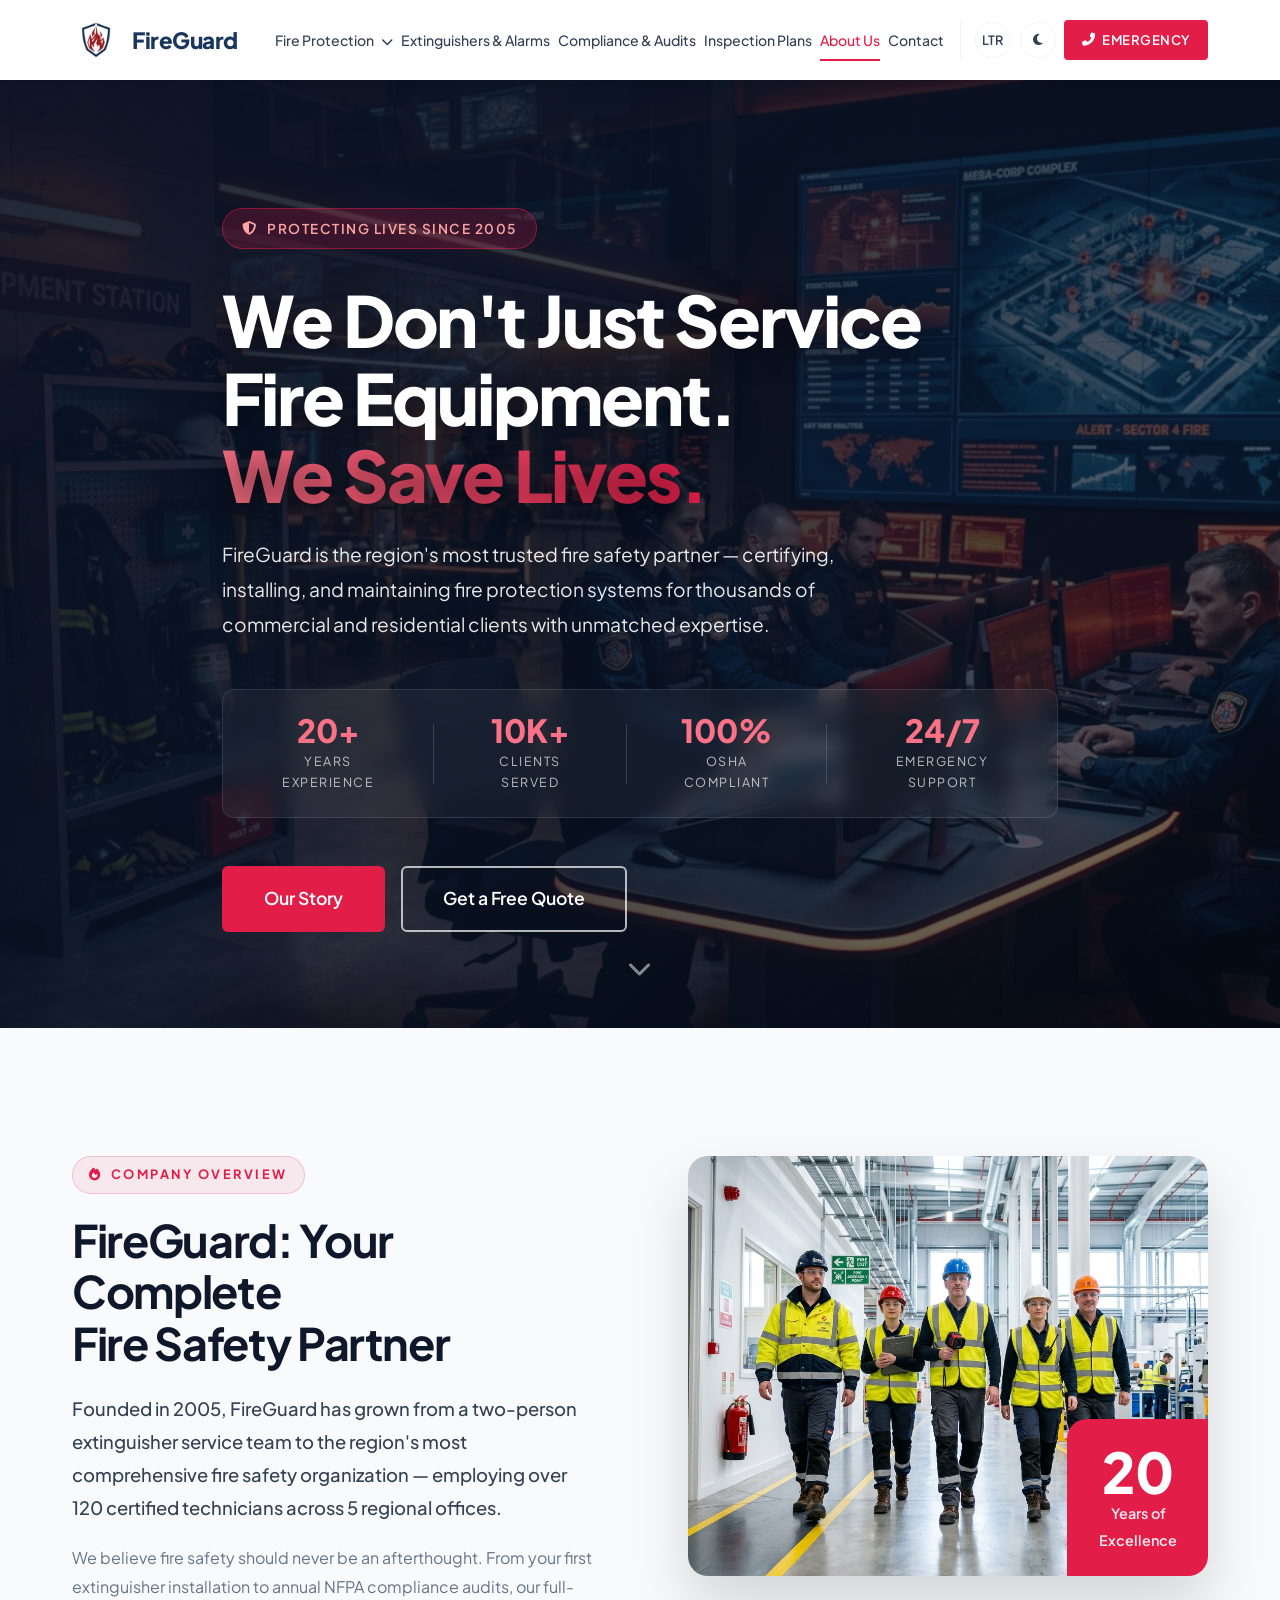
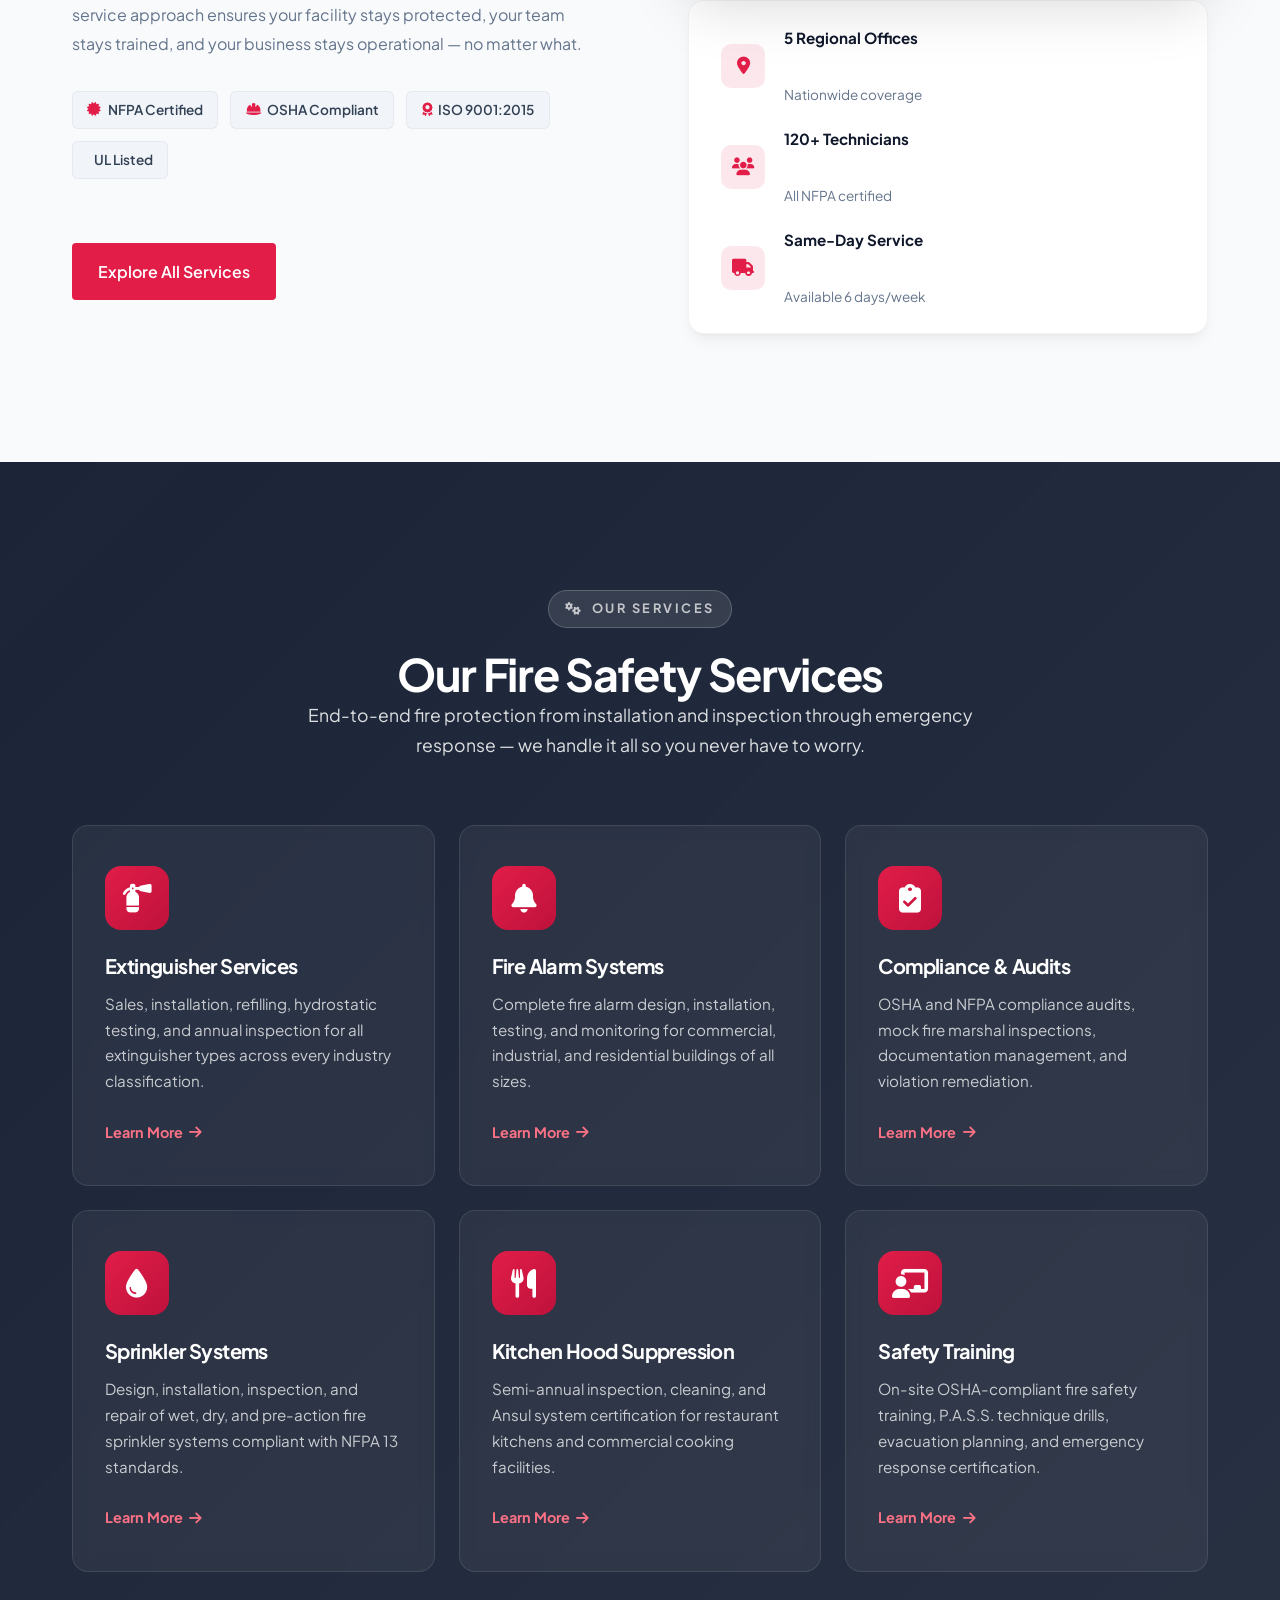
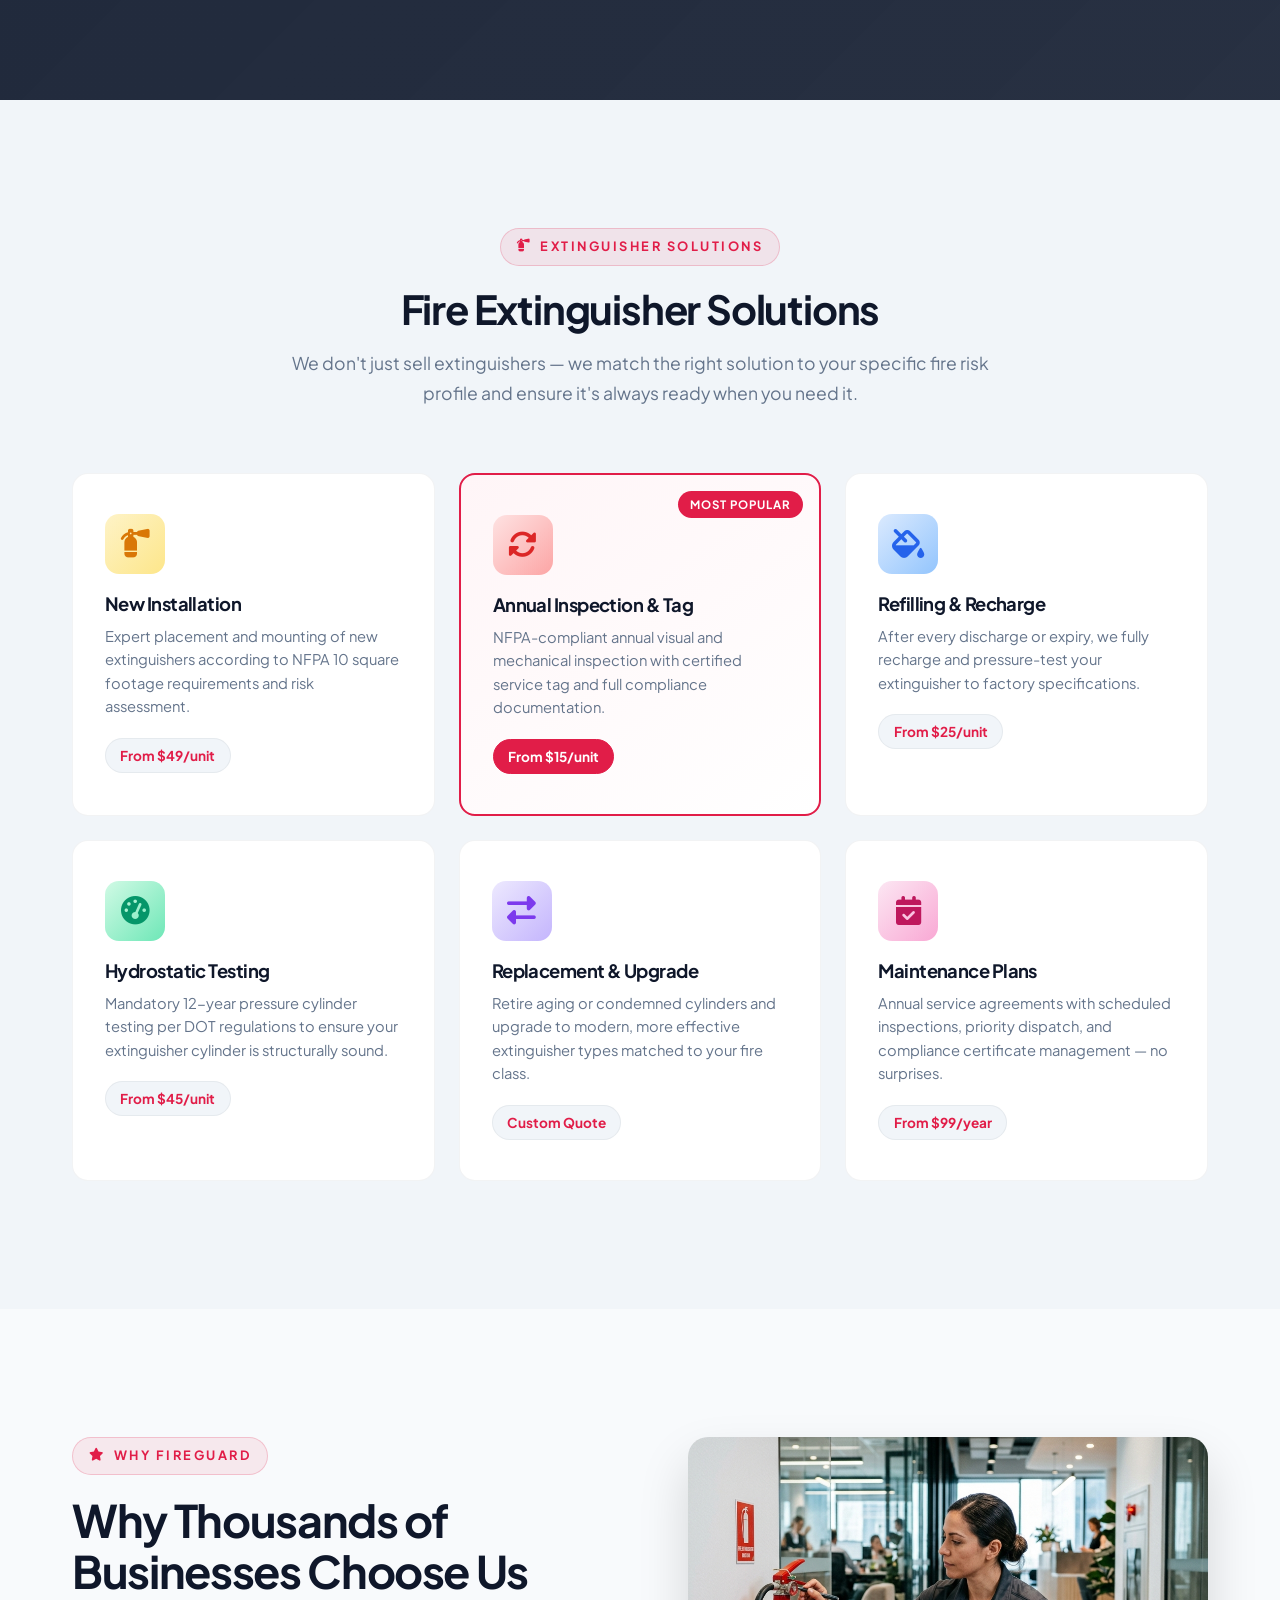
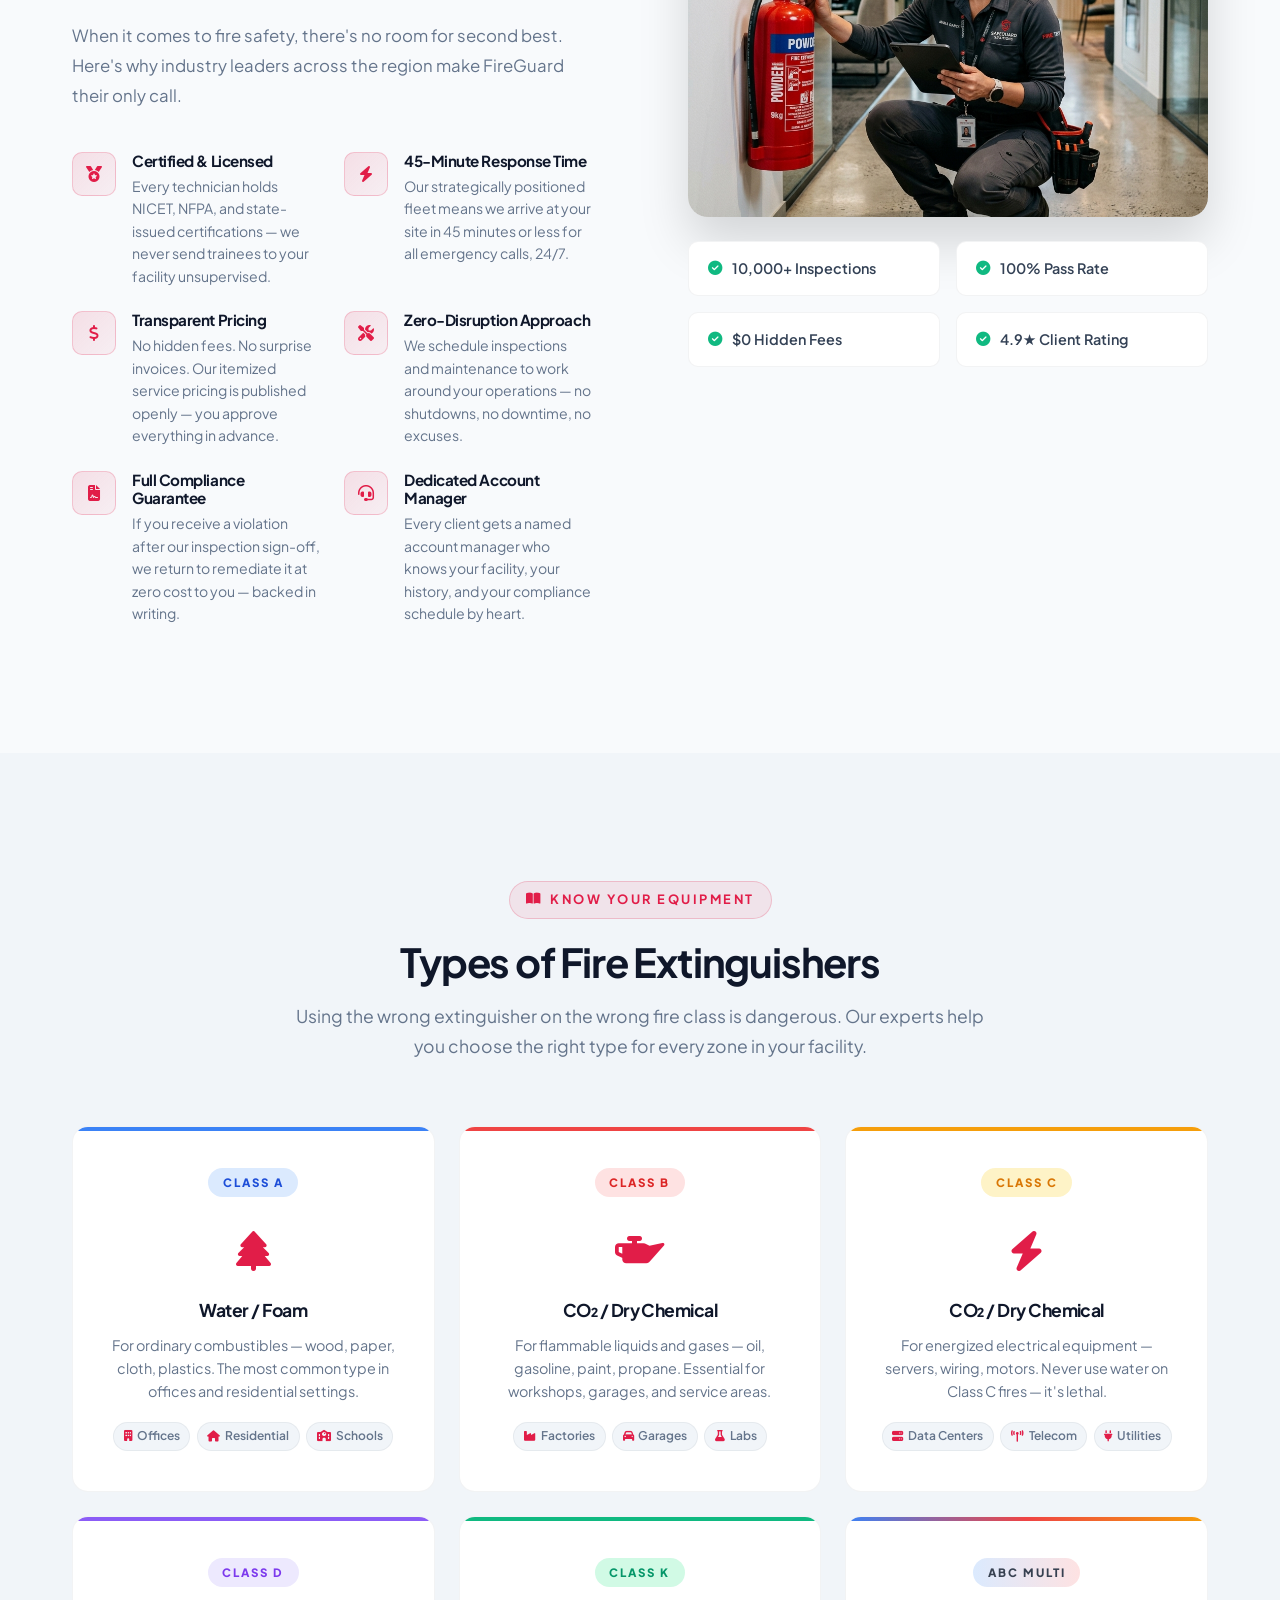
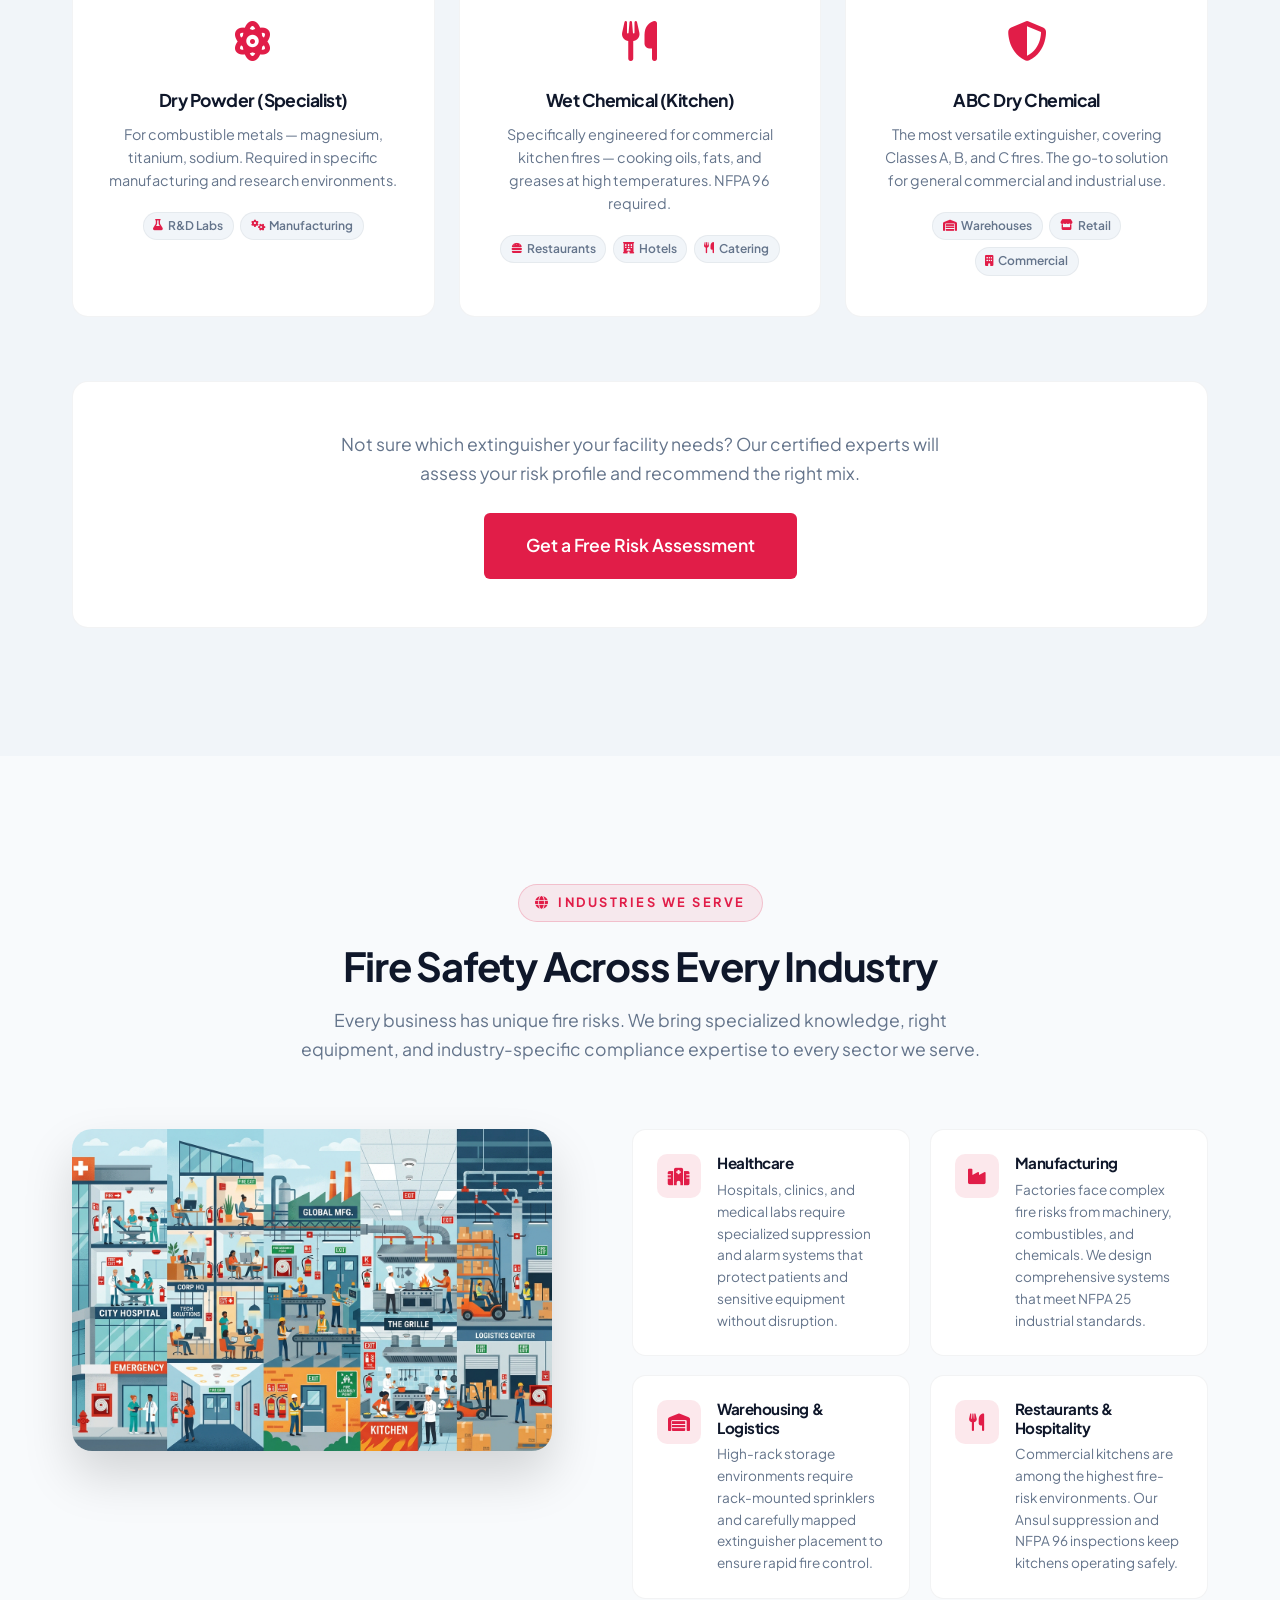
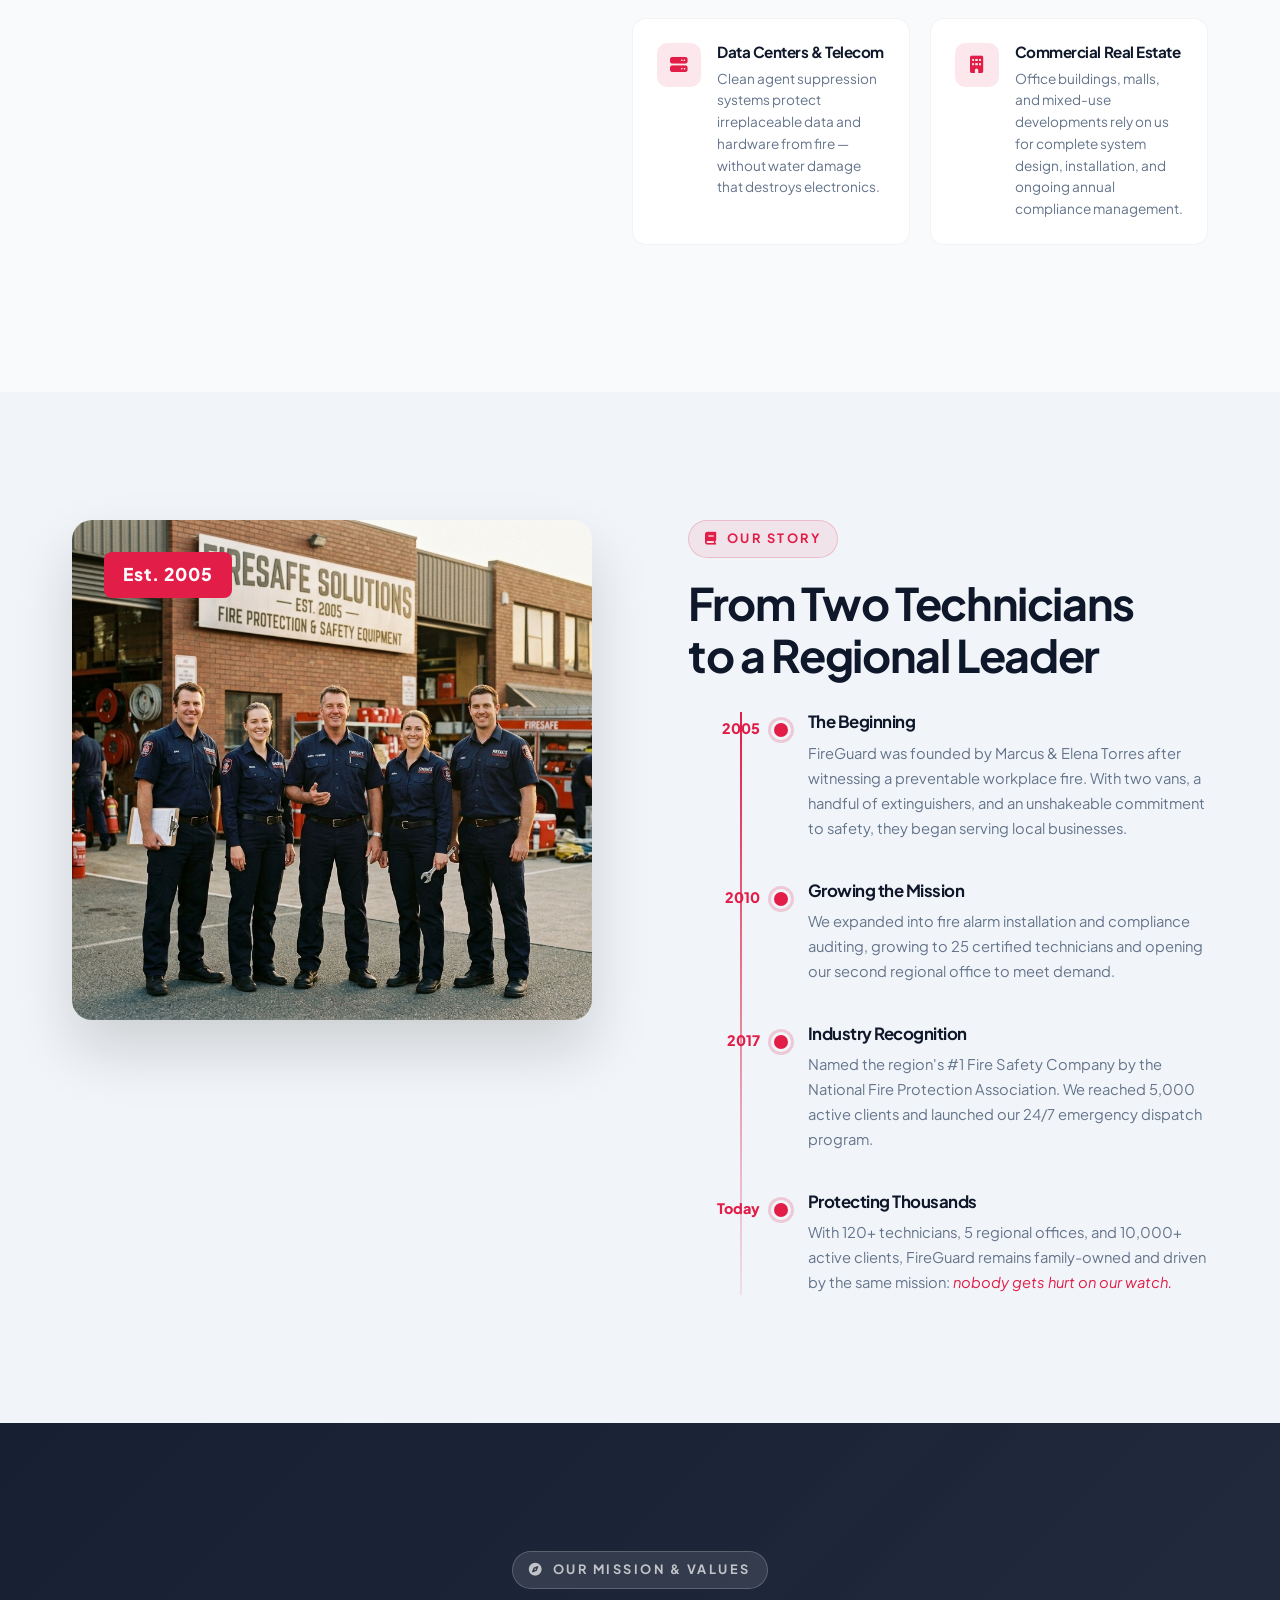
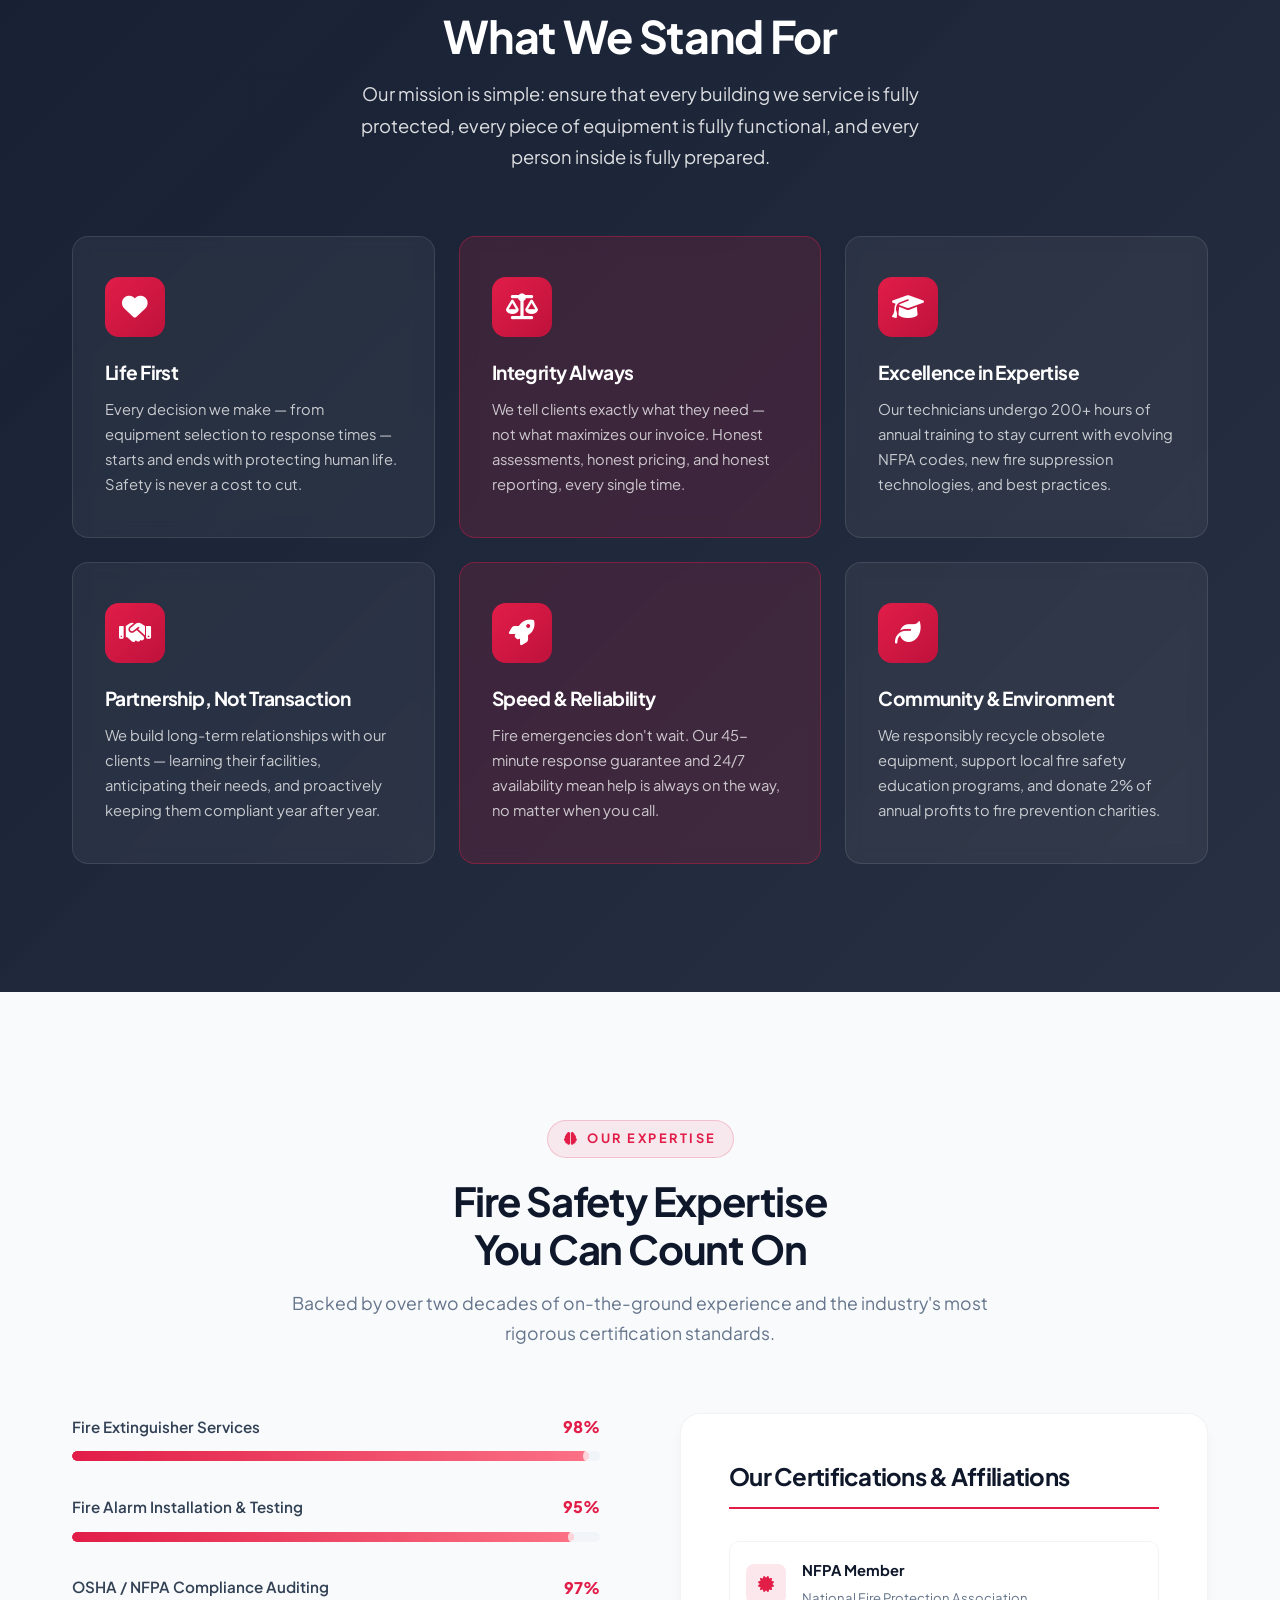
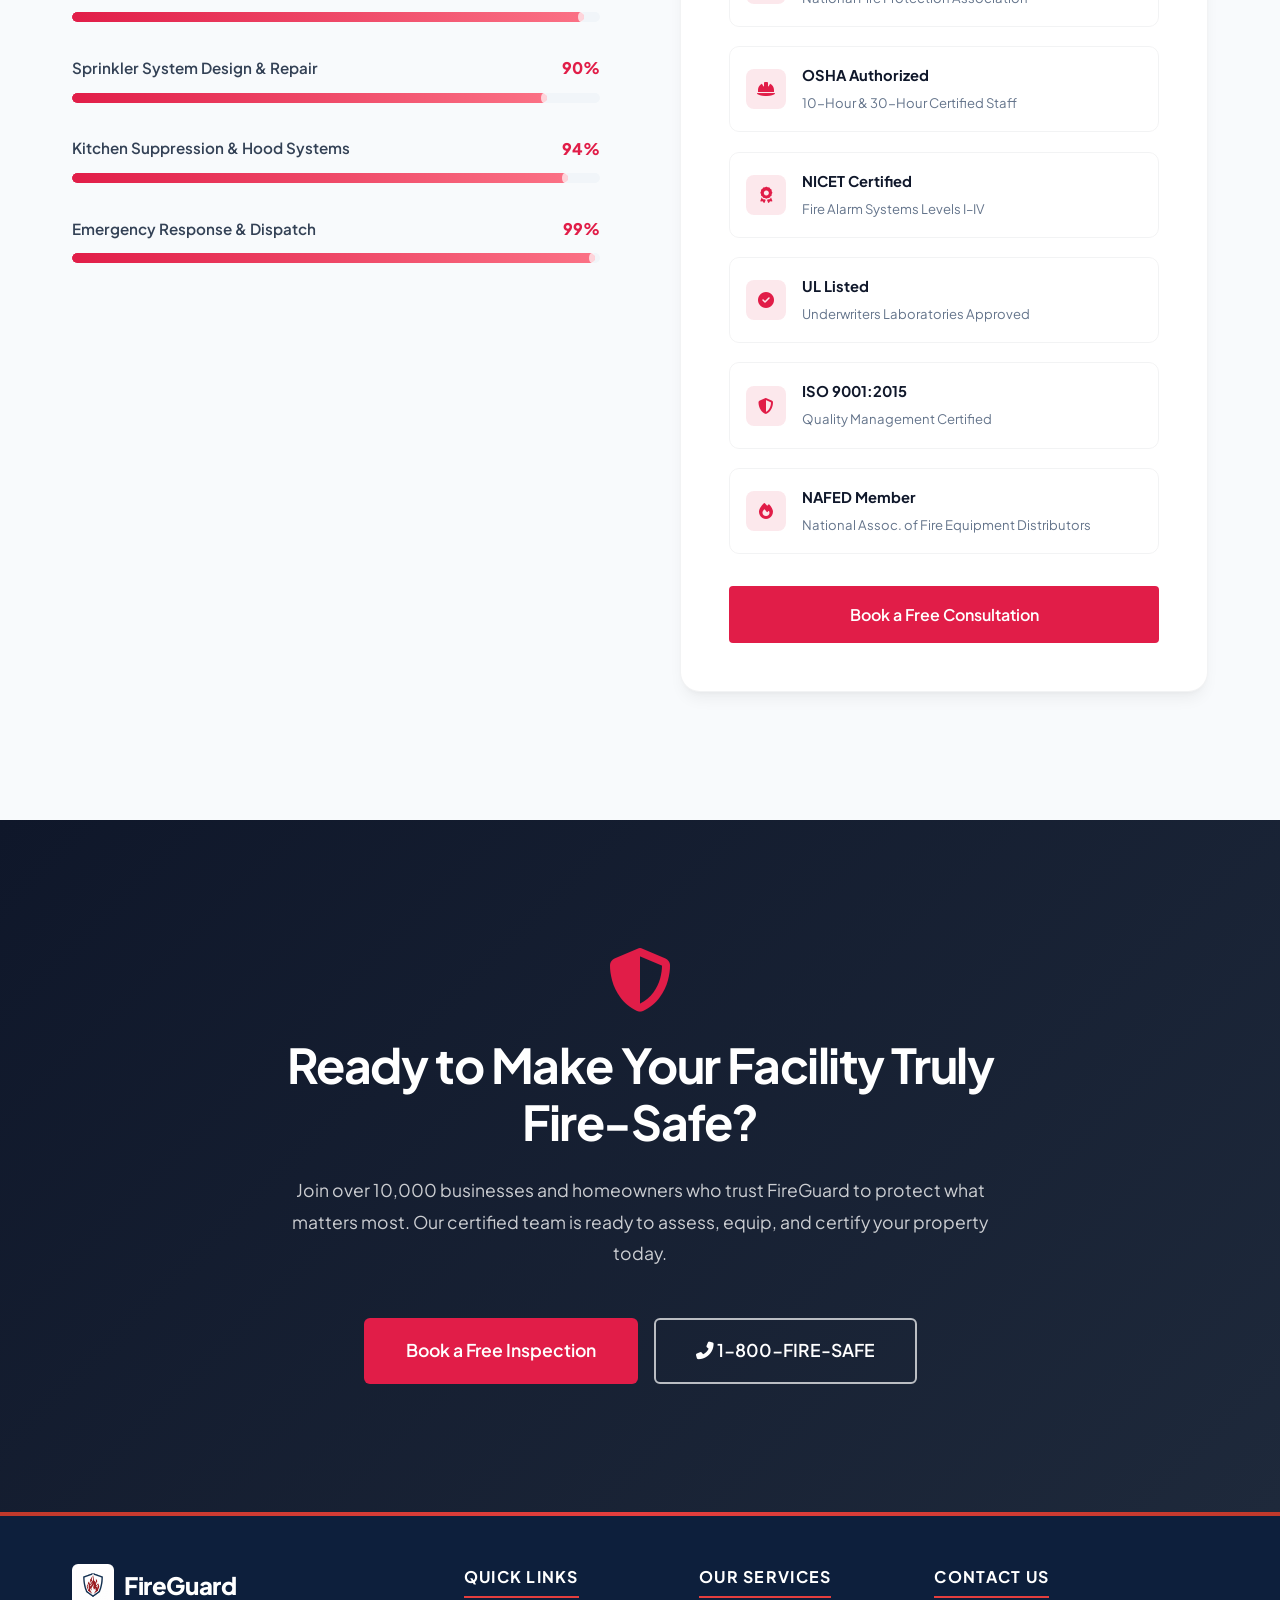
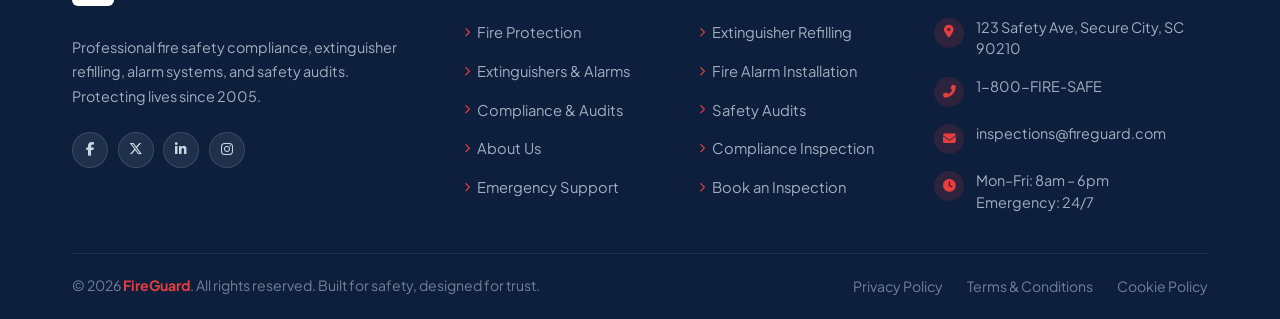
==== commit 5344df75: "Fix responsive navigation dropdown at 1024px and home2 safety essentials layout at 360px/768px" ====
--- a/about.html
+++ b/about.html
@@ -59,7 +59,7 @@
                         <i class="fas fa-moon dark-icon"></i>
                         <i class="fas fa-sun light-icon"></i>
                     </button>
-                    <a href="tel:+18003473723" class="btn btn-primary btn-nav-cta">Emergency</a>
+                    <a href="contact.html" class="btn btn-primary btn-nav-cta"><i class="fas fa-phone-alt"></i> Emergency</a>
                 </div>
             </nav>
         </div>
--- a/styles.css
+++ b/styles.css
@@ -251,32 +251,36 @@
 }
 
 .btn-nav-cta {
-    padding: 0.5rem 1.2rem;
+    padding: 0.45rem 0.95rem;
     border-radius: 4px;
     font-weight: 600;
-    font-size: 0.9rem;
+    font-size: 0.82rem;
     text-transform: uppercase;
     letter-spacing: 0.5px;
     white-space: nowrap;
+    display: inline-flex;
+    align-items: center;
+    justify-content: center;
+    gap: 0.45rem;
 }
 
 .nav-menu {
     display: flex;
     align-items: center;
-    gap: 1rem;
+    gap: 0.75rem;
 }
 
 .nav-list {
     display: flex;
     align-items: center;
-    gap: 0.8rem;
+    gap: 0.5rem;
 }
 
 .nav-link {
     font-family: var(--font-heading);
     font-weight: 500;
     color: var(--text-main);
-    font-size: 0.95rem;
+    font-size: 0.88rem;
     position: relative;
     white-space: nowrap;
     padding: 0.5rem 0; /* Add top/bottom padding */
@@ -327,7 +331,19 @@
     right: 0;
 }
 
-.dropdown:hover .dropdown-menu {
+.dropdown .fa-chevron-down {
+    font-size: 0.75rem;
+    margin-left: 0.35rem;
+    transition: transform 0.25s ease;
+}
+
+.dropdown:hover .fa-chevron-down,
+.dropdown.active .fa-chevron-down {
+    transform: rotate(180deg);
+}
+
+.dropdown:hover .dropdown-menu,
+.dropdown.active .dropdown-menu {
     opacity: 1;
     visibility: visible;
     transform: translateY(0);
@@ -365,18 +381,18 @@
 .nav-utilities {
     display: flex;
     align-items: center;
-    gap: 1rem;
+    gap: 0.55rem;
     border-left: 1px solid var(--border-color);
-    padding-left: 1.5rem;
-    margin-left: 0.5rem;
+    padding-left: 0.85rem;
+    margin-left: 0.25rem;
 }
 
 .util-btn {
     background: transparent;
     border: 1px solid var(--border-color);
     color: var(--text-main);
-    width: 40px;
-    height: 40px;
+    width: 36px;
+    height: 36px;
     border-radius: 50%;
     display: flex;
     justify-content: center;
@@ -385,7 +401,7 @@
     transition: var(--transition);
     font-family: var(--font-heading);
     font-weight: 600;
-    font-size: 0.9rem;
+    font-size: 0.8rem;
 }
 
 .util-btn:hover {
